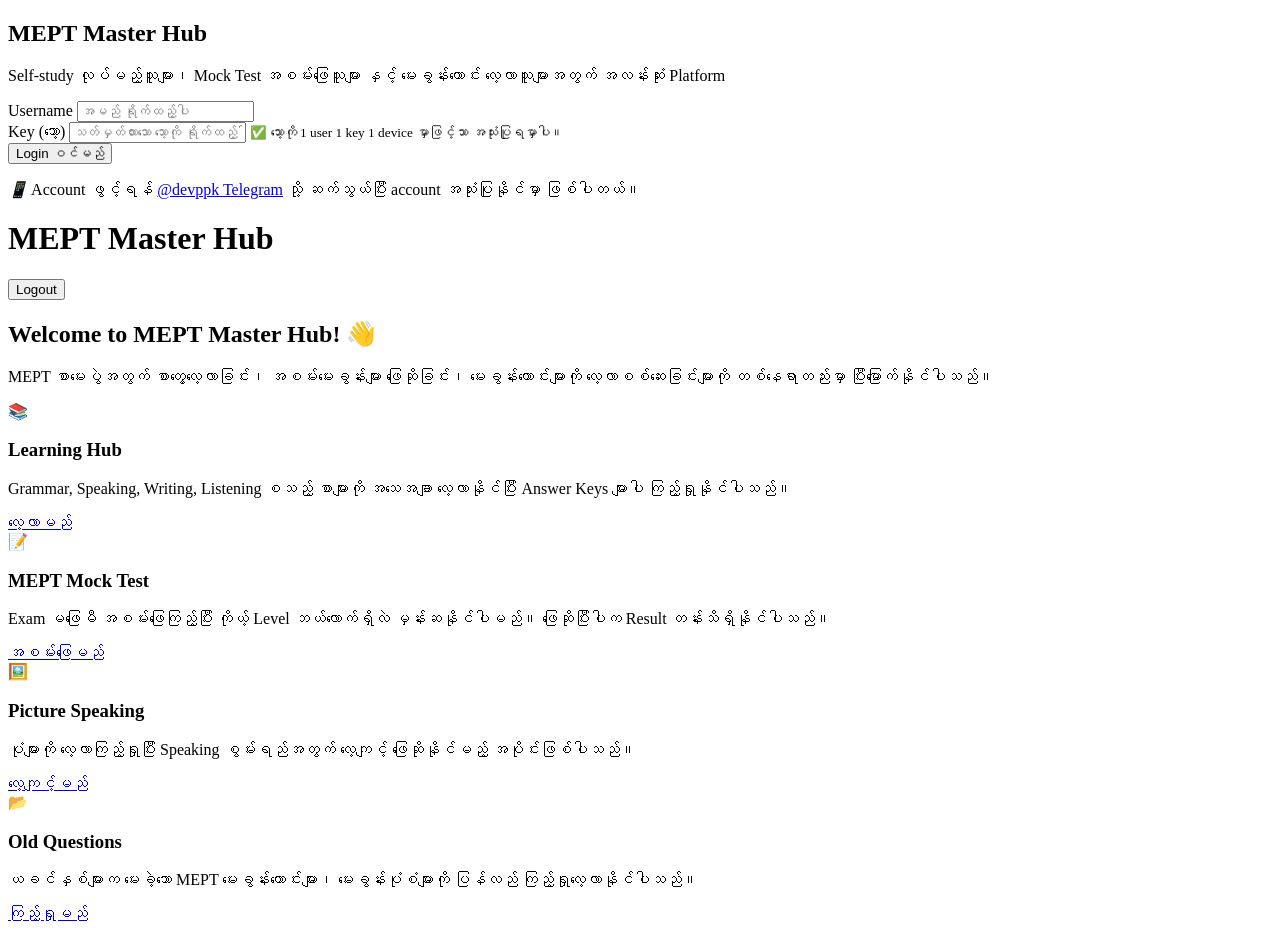
==== index.html @ 922f27f8 "Add files via upload" ====
<!DOCTYPE html>
<html lang="my">
<head>
  <meta charset="UTF-8">
  <meta name="viewport" content="width=device-width, initial-scale=1.0">
  <title>MEPT Master Hub</title>
  <link rel="stylesheet" href="index.css">
</head>
<body>

  <!-- LOGIN SECTION -->
  <div id="login-container" class="login-wrapper">
    <div class="login-card">
      <h2>MEPT Master Hub</h2>
      <p class="subtitle">
        Self-study လုပ်မည့်သူများ၊ Mock Test အစမ်းဖြေသူများ နှင့် မေးခွန်းဟောင်း လေ့လာသူများအတွက် အလန်းဆုံး Platform
      </p>

      <form id="loginForm">
        <div class="input-group">
          <label for="username">Username</label>
          <input type="text" id="username" placeholder="အမည် ရိုက်ထည့်ပါ" required>
        </div>
        <div class="input-group">
          <label for="password">Key (သော့)</label>
          <input type="password" id="password" placeholder="သတ်မှတ်ထားသော သော့ကို ရိုက်ထည့်ပါ" required>
          <small class="hint">✅ သော့ကို 1 user 1 key 1 device မှာဖြင့်သာ အသုံးပြုရမှာပါ။</small>
        </div>
        <button type="submit" class="btn-primary">Login ဝင်မည်</button>
        
        <!-- Error message ပြရန် နေရာ -->
        <div id="loginError" class="login-error" style="display:none;">
          ❌ သော့မှားနေပါသည်။ ကျေးဇူးပြု၍ ပြန်လည်စစ်ဆေးပါ။
        </div>
      </form>

      <div class="account-info">
        <p>
          <i class="icon">📱</i> Account ဖွင့်ရန် 
          <a href="https://t.me/devppk" target="_blank" class="telegram-link">@devppk Telegram</a> 
          သို့ ဆက်သွယ်ပြီး account အသုံးပြုနိုင်မှာ ဖြစ်ပါတယ်။
        </p>
      </div>
    </div>
  </div>

  <!-- MAIN DASHBOARD -->
  <div id="main-container" class="main-wrapper hidden">
    <header class="navbar">
      <h1>MEPT Master Hub</h1>
      <button id="logoutBtn" class="btn-outline">Logout</button>
    </header>

    <section class="hero-section">
      <h2>Welcome to MEPT Master Hub! 👋</h2>
      <p>MEPT စာမေးပွဲအတွက် စာတွေ့လေ့လာခြင်း၊ အစမ်းမေးခွန်းများ ဖြေဆိုခြင်း၊ မေးခွန်းဟောင်းများကို လေ့လာစစ်ဆေးခြင်းများကို တစ်နေရာတည်းမှာ ပြီးမြောက်နိုင်ပါသည်။</p>
    </section>

    <main class="grid-container">
      <div class="card">
        <div class="card-icon">📚</div>
        <h3>Learning Hub</h3>
        <p>Grammar, Speaking, Writing, Listening စသည့် စာများကို အသေအချာ လေ့လာနိုင်ပြီး Answer Keys များပါ ကြည့်ရှုနိုင်ပါသည်။</p>
        <a href="learning.html" class="card-btn">လေ့လာမည်</a>
      </div>

      <div class="card">
        <div class="card-icon">📝</div>
        <h3>MEPT Mock Test</h3>
        <p>Exam မဖြေမီ အစမ်းဖြေကြည့်ပြီး ကိုယ့် Level ဘယ်လောက်ရှိလဲ မှန်းဆနိုင်ပါမည်။ ဖြေဆိုပြီးပါက Result တန်းသိရှိနိုင်ပါသည်။</p>
        <a href="mocktest.html" class="card-btn">အစမ်းဖြေမည်</a>
      </div>

      <div class="card">
        <div class="card-icon">🖼️</div>
        <h3>Picture Speaking</h3>
        <p>ပုံများကို လေ့လာကြည့်ရှုပြီး Speaking စွမ်းရည်အတွက် လေ့ကျင့် ဖြေဆိုနိုင်မည့် အပိုင်းဖြစ်ပါသည်။</p>
        <a href="picturespeaking.html" class="card-btn">လေ့ကျင့်မည်</a>
      </div>

      <div class="card">
        <div class="card-icon">📂</div>
        <h3>Old Questions</h3>
        <p>ယခင်နှစ်များက မေးခဲ့သော MEPT မေးခွန်းဟောင်းများ၊ မေးခွန်းပုံစံများကို ပြန်လည် ကြည့်ရှုလေ့လာနိုင်ပါသည်။</p>
        <a href="oldquestions.html" class="card-btn">ကြည့်ရှုမည်</a>
      </div>
    </main>
  </div>

  <script src="index.js"></script>
</body>
</html>
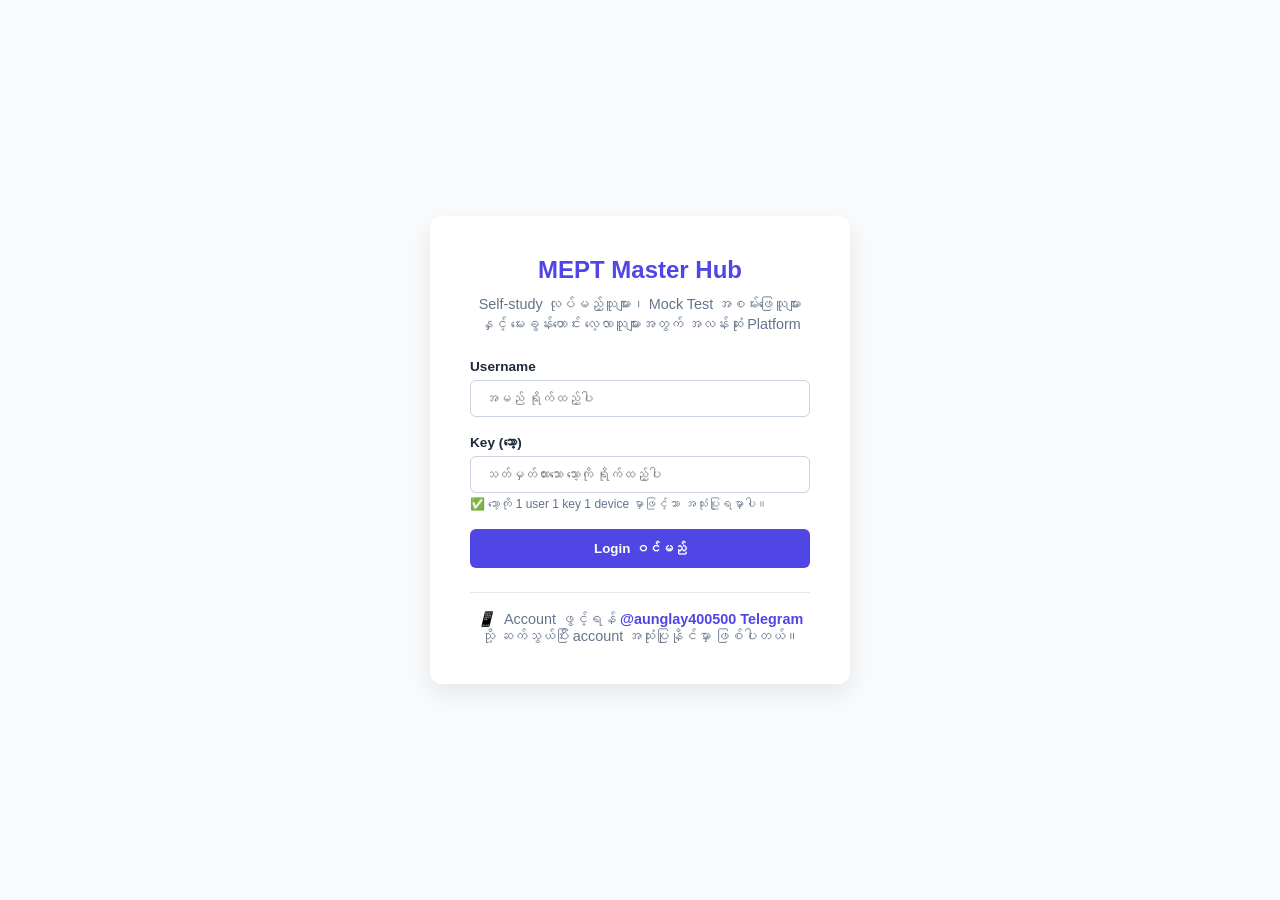
==== commit 9cb4084b: "Update index.html" ====
--- a/index.html
+++ b/index.html
@@ -37,7 +37,7 @@
       <div class="account-info">
         <p>
           <i class="icon">📱</i> Account ဖွင့်ရန် 
-          <a href="https://t.me/devppk" target="_blank" class="telegram-link">@devppk Telegram</a> 
+          <a href="https://t.me/aunglay400500" target="_blank" class="telegram-link">@aunglay400500 Telegram</a> 
           သို့ ဆက်သွယ်ပြီး account အသုံးပြုနိုင်မှာ ဖြစ်ပါတယ်။
         </p>
       </div>
@@ -89,4 +89,4 @@
 
   <script src="index.js"></script>
 </body>
-</html>+</html>
--- a/index.css
+++ b/index.css
@@ -0,0 +1,219 @@
+:root {
+  --primary: #4f46e5;
+  --primary-hover: #4338ca;
+  --bg-main: #f8fafc;
+  --card-bg: #ffffff;
+  --text-dark: #1e293b;
+  --text-muted: #64748b;
+}
+
+* {
+  box-sizing: border-box;
+  margin: 0;
+  padding: 0;
+  font-family: 'Segoe UI', Tahoma, Geneva, Verdana, sans-serif;
+}
+
+body {
+  background-color: var(--bg-main);
+  color: var(--text-dark);
+  min-height: 100vh;
+}
+
+.hidden {
+  display: none !important;
+}
+
+/* LOGIN UI */
+.login-wrapper {
+  display: flex;
+  justify-content: center;
+  align-items: center;
+  min-height: 100vh;
+  padding: 20px;
+}
+
+.login-card {
+  background: var(--card-bg);
+  padding: 40px;
+  border-radius: 12px;
+  box-shadow: 0 10px 25px rgba(0, 0, 0, 0.08);
+  max-width: 420px;
+  width: 100%;
+  text-align: center;
+}
+
+.login-card h2 {
+  color: var(--primary);
+  margin-bottom: 10px;
+}
+
+.subtitle {
+  font-size: 0.9rem;
+  color: var(--text-muted);
+  margin-bottom: 25px;
+  line-height: 1.4;
+}
+
+.input-group {
+  text-align: left;
+  margin-bottom: 18px;
+}
+
+.input-group label {
+  display: block;
+  font-size: 0.85rem;
+  margin-bottom: 6px;
+  font-weight: 600;
+}
+
+.input-group input {
+  width: 100%;
+  padding: 10px 14px;
+  border: 1px solid #cbd5e1;
+  border-radius: 6px;
+  outline: none;
+  transition: border 0.2s;
+}
+
+.input-group input:focus {
+  border-color: var(--primary);
+}
+
+.input-group .hint {
+  display: block;
+  font-size: 0.75rem;
+  color: var(--text-muted);
+  margin-top: 4px;
+}
+
+.btn-primary {
+  width: 100%;
+  background: var(--primary);
+  color: white;
+  padding: 12px;
+  border: none;
+  border-radius: 6px;
+  font-weight: bold;
+  cursor: pointer;
+  transition: background 0.2s;
+}
+
+.btn-primary:hover {
+  background: var(--primary-hover);
+}
+
+.login-error {
+  color: #dc2626;
+  font-size: 0.9rem;
+  margin-top: 12px;
+  padding: 8px;
+  background: #fee2e2;
+  border-radius: 6px;
+}
+
+/* Account info */
+.account-info {
+  margin-top: 24px;
+  padding-top: 18px;
+  border-top: 1px solid #e2e8f0;
+  font-size: 0.9rem;
+  color: var(--text-muted);
+}
+
+.account-info .icon {
+  margin-right: 6px;
+}
+
+.telegram-link {
+  color: var(--primary);
+  text-decoration: none;
+  font-weight: 600;
+}
+
+.telegram-link:hover {
+  text-decoration: underline;
+}
+
+/* DASHBOARD UI */
+.main-wrapper {
+  max-width: 1200px;
+  margin: 0 auto;
+  padding: 20px;
+}
+
+.navbar {
+  display: flex;
+  justify-content: space-between;
+  align-items: center;
+  padding-bottom: 20px;
+  border-bottom: 1px solid #e2e8f0;
+}
+
+.navbar h1 {
+  color: var(--primary);
+  font-size: 1.5rem;
+}
+
+.btn-outline {
+  background: transparent;
+  border: 1px solid var(--primary);
+  color: var(--primary);
+  padding: 8px 16px;
+  border-radius: 6px;
+  cursor: pointer;
+}
+
+.hero-section {
+  margin: 30px 0;
+  background: #e0e7ff;
+  padding: 30px;
+  border-radius: 10px;
+}
+
+.hero-section h2 {
+  margin-bottom: 8px;
+}
+
+.grid-container {
+  display: grid;
+  grid-template-columns: repeat(auto-fit, minmax(260px, 1fr));
+  gap: 20px;
+}
+
+.card {
+  background: var(--card-bg);
+  padding: 25px;
+  border-radius: 10px;
+  box-shadow: 0 4px 12px rgba(0, 0, 0, 0.05);
+  display: flex;
+  flex-direction: column;
+  justify-content: space-between;
+}
+
+.card-icon {
+  font-size: 2.5rem;
+  margin-bottom: 12px;
+}
+
+.card h3 {
+  margin-bottom: 10px;
+}
+
+.card p {
+  color: var(--text-muted);
+  font-size: 0.9rem;
+  line-height: 1.4;
+  margin-bottom: 20px;
+}
+
+.card-btn {
+  display: inline-block;
+  text-align: center;
+  text-decoration: none;
+  background: var(--primary);
+  color: white;
+  padding: 10px;
+  border-radius: 6px;
+  font-weight: 600;
+}
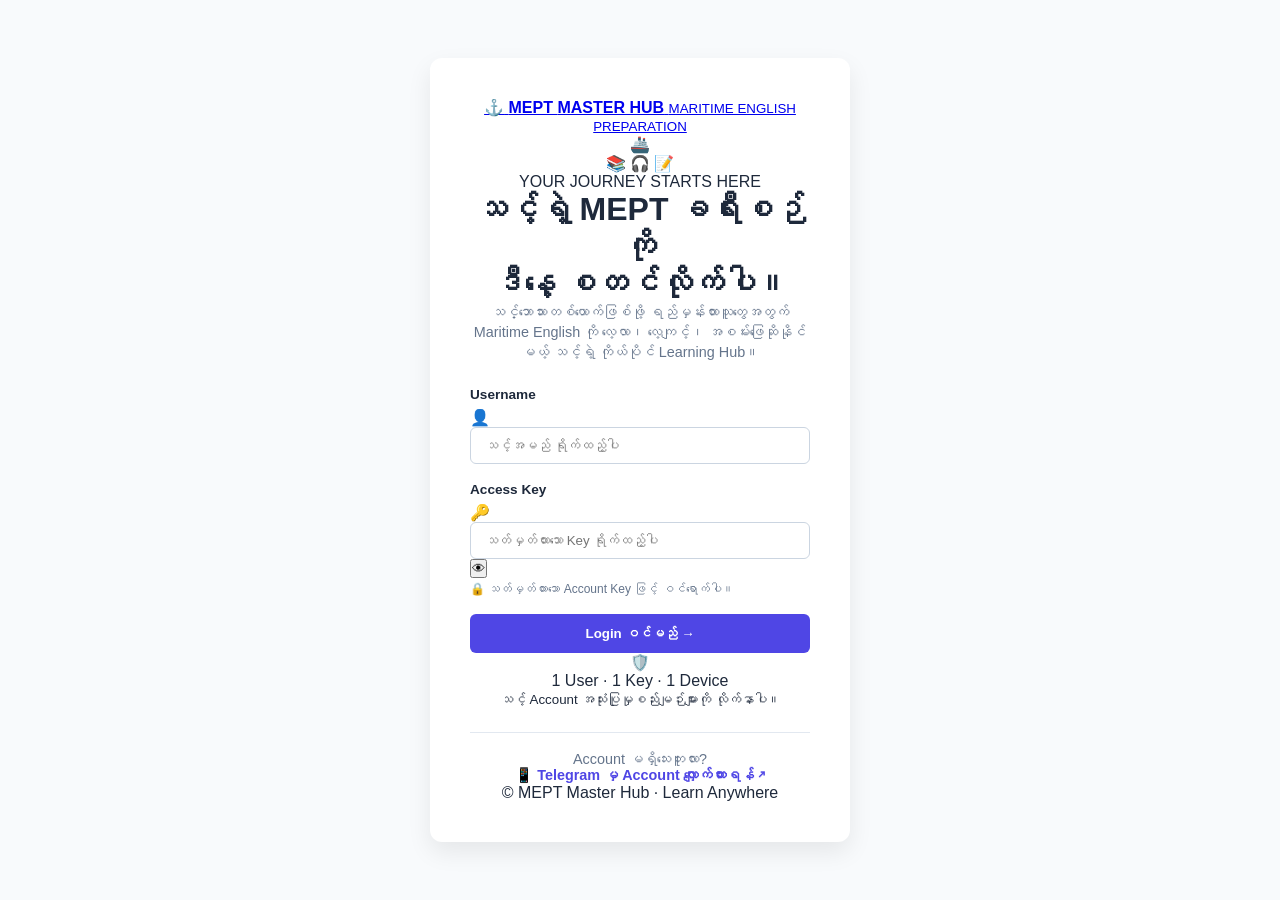
==== commit 8eb79ceb: "Update index.html" ====
--- a/index.html
+++ b/index.html
@@ -1,90 +1,487 @@
+
 <!DOCTYPE html>
 <html lang="my">
 <head>
   <meta charset="UTF-8">
   <meta name="viewport" content="width=device-width, initial-scale=1.0">
-  <title>MEPT Master Hub</title>
+  <meta name="theme-color" content="#071a32">
+  <meta name="description" content="MEPT Master Hub - Myanmar seafarers များအတွက် Grammar, Reading, Writing, Listening, Speaking, Picture Speaking နှင့် Mock Test လေ့ကျင့်ရန်။">
+  <title>MEPT Master Hub | Your Maritime English Journey</title>
   <link rel="stylesheet" href="index.css">
+  <link rel="preconnect" href="https://fonts.googleapis.com">
+  <link rel="preconnect" href="https://fonts.gstatic.com" crossorigin>
+  <link href="https://fonts.googleapis.com/css2?family=Inter:wght@400;500;600;700;800&family=Noto+Sans+Myanmar:wght@400;500;600;700;800&display=swap" rel="stylesheet">
 </head>
+
 <body>
 
-  <!-- LOGIN SECTION -->
+  <!-- LOGIN SECTION: Existing IDs preserved -->
   <div id="login-container" class="login-wrapper">
+    <div class="login-decoration decoration-one"></div>
+    <div class="login-decoration decoration-two"></div>
+
     <div class="login-card">
-      <h2>MEPT Master Hub</h2>
-      <p class="subtitle">
-        Self-study လုပ်မည့်သူများ၊ Mock Test အစမ်းဖြေသူများ နှင့် မေးခွန်းဟောင်း လေ့လာသူများအတွက် အလန်းဆုံး Platform
-      </p>
+      <a href="#" class="brand brand-login" aria-label="MEPT Master Hub">
+        <span class="brand-icon">⚓</span>
+        <span class="brand-copy">
+          <strong>MEPT <span>MASTER HUB</span></strong>
+          <small>MARITIME ENGLISH PREPARATION</small>
+        </span>
+      </a>
+
+      <div class="login-illustration" aria-hidden="true">
+        <div class="login-orbit orbit-one"></div>
+        <div class="login-orbit orbit-two"></div>
+        <div class="login-ship">🚢</div>
+        <span class="floating-icon float-one">📚</span>
+        <span class="floating-icon float-two">🎧</span>
+        <span class="floating-icon float-three">📝</span>
+      </div>
+
+      <div class="login-heading">
+        <span class="eyebrow">YOUR JOURNEY STARTS HERE</span>
+        <h1>သင့်ရဲ့ MEPT ခရီးစဉ်ကို<br><span>ဒီနေ့ စတင်လိုက်ပါ။</span></h1>
+        <p class="subtitle">
+          သင်္ဘောသားတစ်ယောက်ဖြစ်ဖို့ ရည်မှန်းထားသူတွေအတွက်
+          Maritime English ကို လေ့လာ၊ လေ့ကျင့်၊ အစမ်းဖြေဆိုနိုင်မယ့်
+          သင့်ရဲ့ ကိုယ်ပိုင် Learning Hub။
+        </p>
+      </div>
 
       <form id="loginForm">
         <div class="input-group">
           <label for="username">Username</label>
-          <input type="text" id="username" placeholder="အမည် ရိုက်ထည့်ပါ" required>
-        </div>
+          <div class="input-wrap">
+            <span class="field-icon">👤</span>
+            <input
+              type="text"
+              id="username"
+              placeholder="သင့်အမည် ရိုက်ထည့်ပါ"
+              autocomplete="username"
+              required
+            >
+          </div>
+        </div>
+
         <div class="input-group">
-          <label for="password">Key (သော့)</label>
-          <input type="password" id="password" placeholder="သတ်မှတ်ထားသော သော့ကို ရိုက်ထည့်ပါ" required>
-          <small class="hint">✅ သော့ကို 1 user 1 key 1 device မှာဖြင့်သာ အသုံးပြုရမှာပါ။</small>
-        </div>
-        <button type="submit" class="btn-primary">Login ဝင်မည်</button>
-        
-        <!-- Error message ပြရန် နေရာ -->
-        <div id="loginError" class="login-error" style="display:none;">
+          <label for="password">Access Key</label>
+          <div class="input-wrap">
+            <span class="field-icon">🔑</span>
+            <input
+              type="password"
+              id="password"
+              placeholder="သတ်မှတ်ထားသော Key ရိုက်ထည့်ပါ"
+              autocomplete="current-password"
+              required
+            >
+            <button type="button" class="password-toggle" id="togglePassword"
+              aria-label="Show or hide password" aria-pressed="false">👁</button>
+          </div>
+          <small class="hint">🔒 သတ်မှတ်ထားသော Account Key ဖြင့် ဝင်ရောက်ပါ။</small>
+        </div>
+
+        <button type="submit" class="btn-primary" id="loginSubmit">
+          <span>Login ဝင်မည်</span>
+          <span class="button-arrow">→</span>
+        </button>
+
+        <div id="loginError" class="login-error" style="display:none;" role="alert" aria-live="polite">
           ❌ သော့မှားနေပါသည်။ ကျေးဇူးပြု၍ ပြန်လည်စစ်ဆေးပါ။
         </div>
       </form>
 
+      <div class="login-security">
+        <span>🛡️</span>
+        <p>1 User · 1 Key · 1 Device<br><small>သင့် Account အသုံးပြုမှုစည်းမျဉ်းများကို လိုက်နာပါ။</small></p>
+      </div>
+
       <div class="account-info">
-        <p>
-          <i class="icon">📱</i> Account ဖွင့်ရန် 
-          <a href="https://t.me/aunglay400500" target="_blank" class="telegram-link">@aunglay400500 Telegram</a> 
-          သို့ ဆက်သွယ်ပြီး account အသုံးပြုနိုင်မှာ ဖြစ်ပါတယ်။
-        </p>
-      </div>
+        <p>Account မရှိသေးဘူးလား?</p>
+        <a href="https://t.me/aunglay400500" target="_blank"
+           rel="noopener noreferrer" class="telegram-link">
+          📱 Telegram မှ Account လျှောက်ထားရန် ↗
+        </a>
+      </div>
+
+      <p class="login-footer">© <span class="current-year"></span> MEPT Master Hub · Learn Anywhere</p>
     </div>
   </div>
 
-  <!-- MAIN DASHBOARD -->
+  <!-- MAIN DASHBOARD: Existing ID preserved -->
   <div id="main-container" class="main-wrapper hidden">
+
+    <!-- NAVIGATION -->
     <header class="navbar">
-      <h1>MEPT Master Hub</h1>
-      <button id="logoutBtn" class="btn-outline">Logout</button>
+      <a href="#dashboard" class="brand" aria-label="Go to dashboard">
+        <span class="brand-icon">⚓</span>
+        <span class="brand-copy">
+          <strong>MEPT <span>MASTER HUB</span></strong>
+          <small>MARITIME ENGLISH PREPARATION</small>
+        </span>
+      </a>
+
+      <button type="button" class="mobile-menu-toggle" id="mobileMenuToggle"
+        aria-label="Toggle navigation" aria-expanded="false">☰</button>
+
+      <nav class="nav-links" id="navLinks" aria-label="Main navigation">
+        <a href="#dashboard" class="nav-link active">Home</a>
+        <a href="#about-mept" class="nav-link">About MEPT</a>
+        <a href="#skills" class="nav-link">Practice Skills</a>
+        <a href="#features" class="nav-link">Features</a>
+      </nav>
+
+      <button type="button" id="logoutBtn" class="btn-outline">
+        <span>↪</span> Logout
+      </button>
     </header>
 
-    <section class="hero-section">
-      <h2>Welcome to MEPT Master Hub! 👋</h2>
-      <p>MEPT စာမေးပွဲအတွက် စာတွေ့လေ့လာခြင်း၊ အစမ်းမေးခွန်းများ ဖြေဆိုခြင်း၊ မေးခွန်းဟောင်းများကို လေ့လာစစ်ဆေးခြင်းများကို တစ်နေရာတည်းမှာ ပြီးမြောက်နိုင်ပါသည်။</p>
-    </section>
-
-    <main class="grid-container">
-      <div class="card">
-        <div class="card-icon">📚</div>
-        <h3>Learning Hub</h3>
-        <p>Grammar, Speaking, Writing, Listening စသည့် စာများကို အသေအချာ လေ့လာနိုင်ပြီး Answer Keys များပါ ကြည့်ရှုနိုင်ပါသည်။</p>
-        <a href="learning.html" class="card-btn">လေ့လာမည်</a>
-      </div>
-
-      <div class="card">
-        <div class="card-icon">📝</div>
-        <h3>MEPT Mock Test</h3>
-        <p>Exam မဖြေမီ အစမ်းဖြေကြည့်ပြီး ကိုယ့် Level ဘယ်လောက်ရှိလဲ မှန်းဆနိုင်ပါမည်။ ဖြေဆိုပြီးပါက Result တန်းသိရှိနိုင်ပါသည်။</p>
-        <a href="mocktest.html" class="card-btn">အစမ်းဖြေမည်</a>
-      </div>
-
-      <div class="card">
-        <div class="card-icon">🖼️</div>
-        <h3>Picture Speaking</h3>
-        <p>ပုံများကို လေ့လာကြည့်ရှုပြီး Speaking စွမ်းရည်အတွက် လေ့ကျင့် ဖြေဆိုနိုင်မည့် အပိုင်းဖြစ်ပါသည်။</p>
-        <a href="picturespeaking.html" class="card-btn">လေ့ကျင့်မည်</a>
-      </div>
-
-      <div class="card">
-        <div class="card-icon">📂</div>
-        <h3>Old Questions</h3>
-        <p>ယခင်နှစ်များက မေးခဲ့သော MEPT မေးခွန်းဟောင်းများ၊ မေးခွန်းပုံစံများကို ပြန်လည် ကြည့်ရှုလေ့လာနိုင်ပါသည်။</p>
-        <a href="oldquestions.html" class="card-btn">ကြည့်ရှုမည်</a>
-      </div>
-    </main>
+    <!-- HERO -->
+    <section class="hero-section" id="dashboard">
+      <div class="hero-content">
+        <div class="hero-badge">
+          <span class="status-dot"></span>
+          YOUR MARITIME ENGLISH LEARNING PARTNER
+        </div>
+
+        <h1>
+          Your MEPT Journey.<br>
+          <span>Your Future at Sea.</span>
+        </h1>
+
+        <p class="hero-description">
+          သင်္ဘောသားအဖြစ် အနာဂတ်ကို တည်ဆောက်နေပြီလား?
+          MEPT အတွက် လိုအပ်တဲ့ English Skills တွေကို
+          ကိုယ်ပိုင်အချိန်၊ ကိုယ်ပိုင်နေရာမှာ လေ့လာလေ့ကျင့်ပြီး
+          စာမေးပွဲအတွက် ယုံကြည်မှု တည်ဆောက်လိုက်ပါ။
+        </p>
+
+        <div class="hero-actions">
+          <a href="#skills" class="btn-primary hero-cta">
+            စတင်လေ့လာမည် <span>→</span>
+          </a>
+          <a href="#about-mept" class="btn-glass">
+            MEPT အကြောင်း သိရှိရန် ↓
+          </a>
+        </div>
+
+        <div class="hero-highlights">
+          <div class="highlight-item">
+            <span class="highlight-icon">📚</span>
+            <span><strong>Learn</strong><small>စာတွေ့လေ့လာခြင်း</small></span>
+          </div>
+          <div class="highlight-item">
+            <span class="highlight-icon">🎯</span>
+            <span><strong>Practice</strong><small>ကျွမ်းကျင်မှု လေ့ကျင့်ခြင်း</small></span>
+          </div>
+          <div class="highlight-item">
+            <span class="highlight-icon">📝</span>
+            <span><strong>Test</strong><small>အစမ်းဖြေဆိုခြင်း</small></span>
+          </div>
+        </div>
+      </div>
+
+      <div class="hero-visual" aria-label="Maritime English learning illustration">
+        <div class="visual-glow"></div>
+        <div class="visual-ring ring-outer"></div>
+        <div class="visual-ring ring-inner"></div>
+        <div class="hero-ship">🚢</div>
+
+        <div class="floating-card float-card-top">
+          <span class="floating-card-icon">🎧</span>
+          <span><strong>Listening</strong><small>Train your ears</small></span>
+        </div>
+
+        <div class="floating-card float-card-left">
+          <span class="floating-card-icon">📖</span>
+          <span><strong>Grammar</strong><small>Build your basics</small></span>
+        </div>
+
+        <div class="floating-card float-card-bottom">
+          <span class="floating-card-icon">📝</span>
+          <span><strong>Mock Test</strong><small>Check your readiness</small></span>
+        </div>
+
+        <div class="visual-caption">
+          <span class="caption-line"></span>
+          <span>PREPARE TODAY. SAIL TOMORROW.</span>
+        </div>
+      </div>
+
+      <div class="hero-wave" aria-hidden="true"></div>
+    </section>
+
+    <!-- QUICK VALUE STRIP -->
+    <section class="value-strip" aria-label="Platform benefits">
+      <div class="value-item">
+        <span>🌍</span>
+        <div><strong>Learn Anywhere</strong><small>အချိန်မရွေး၊ နေရာမရွေး</small></div>
+      </div>
+      <div class="value-item">
+        <span>🎯</span>
+        <div><strong>Skill-Based Practice</strong><small>Skill တစ်ခုချင်းစီ လေ့ကျင့်ပါ</small></div>
+      </div>
+      <div class="value-item">
+        <span>📝</span>
+        <div><strong>Mock Test Practice</strong><small>စာမေးပွဲအတွက် ပြင်ဆင်ပါ</small></div>
+      </div>
+      <div class="value-item">
+        <span>📂</span>
+        <div><strong>Old Questions</strong><small>မေးခွန်းပုံစံများ လေ့လာပါ</small></div>
+      </div>
+    </section>
+
+    <!-- ABOUT MEPT -->
+    <section class="content-section about-section reveal" id="about-mept">
+      <div class="section-heading">
+        <span class="eyebrow">UNDERSTAND YOUR EXAM</span>
+        <h2>MEPT ဆိုတာ <span>ဘာလဲ?</span></h2>
+        <p>သင်္ဘောသားအလုပ်အကိုင်အတွက် English Communication ကို ပြင်ဆင်ပါ။</p>
+      </div>
+
+      <div class="about-grid">
+        <div class="about-main-card">
+          <div class="about-icon">⚓</div>
+          <h3>Maritime English Proficiency Test</h3>
+          <p>
+            MEPT ဆိုတာ Maritime English Proficiency Test ကို ရည်ညွှန်းပါတယ်။
+            သင်္ဘောသားအဖြစ် စတင်ဝင်ရောက်မယ့်သူတွေနဲ့ သက်ဆိုင်ရာ
+            စာမေးပွဲဖြေရန် လိုအပ်သူတွေအတွက် English Language Skills
+            ပြင်ဆင်လေ့ကျင့်ဖို့ အရေးကြီးပါတယ်။
+          </p>
+          <p>
+            သက်ဆိုင်ရာ ကုမ္ပဏီ၊ သင်တန်းကျောင်း သို့မဟုတ် အာဏာပိုင်အဖွဲ့၏
+            လိုအပ်ချက်များအလိုက် စာမေးပွဲစည်းမျဉ်းများ ကွာခြားနိုင်ပါတယ်။
+          </p>
+        </div>
+
+        <div class="about-side">
+          <div class="info-card">
+            <span class="info-card-icon">🗣️</span>
+            <div>
+              <h3>English Communication</h3>
+              <p>နားထောင်ခြင်း၊ ဖတ်ရှုခြင်း၊ ရေးသားခြင်းနဲ့ ပြောဆိုခြင်းကို လေ့ကျင့်ပါ။</p>
+            </div>
+          </div>
+          <div class="info-card">
+            <span class="info-card-icon">🚢</span>
+            <div>
+              <h3>Maritime Career Preparation</h3>
+              <p>သင်္ဘောသားအလုပ်အတွက် လိုအပ်တဲ့ English ပြင်ဆင်မှုကို အထောက်အကူပြုပါ။</p>
+            </div>
+          </div>
+          <div class="info-card">
+            <span class="info-card-icon">💡</span>
+            <div>
+              <h3>Practice Before Exam Day</h3>
+              <p>မသိသေးတဲ့အပိုင်းတွေကို ကြိုတင်သိရှိပြီး ထပ်မံလေ့ကျင့်ပါ။</p>
+            </div>
+          </div>
+        </div>
+      </div>
+    </section>
+
+    <!-- SIX SKILLS -->
+    <section class="content-section skills-section reveal" id="skills">
+      <div class="section-heading">
+        <span class="eyebrow">YOUR LEARNING ROADMAP</span>
+        <h2>MEPT အတွက် <span>Skills ၆ မျိုး</span></h2>
+        <p>ကိုယ့်အားနည်းချက်ကို ရှာဖွေပြီး Skill တစ်ခုချင်းစီကို လေ့ကျင့်ပါ။</p>
+      </div>
+
+      <div class="skills-grid">
+        <a href="learning.html" class="skill-card skill-grammar">
+          <div class="skill-top"><span class="skill-icon">📘</span><span class="skill-number">01</span></div>
+          <h3>Grammar</h3>
+          <p>Sentence structure, Tenses နဲ့ English grammar အခြေခံတွေကို လေ့လာပါ။</p>
+          <span class="skill-link">လေ့လာမည် <span>→</span></span>
+        </a>
+
+        <a href="learning.html" class="skill-card skill-reading">
+          <div class="skill-top"><span class="skill-icon">📖</span><span class="skill-number">02</span></div>
+          <h3>Reading</h3>
+          <p>စာပိုဒ်ဖတ်ရှုခြင်း၊ အဓိကအချက်ရှာဖွေခြင်းနဲ့ နားလည်မှုကို လေ့ကျင့်ပါ။</p>
+          <span class="skill-link">လေ့လာမည် <span>→</span></span>
+        </a>
+
+        <a href="learning.html" class="skill-card skill-listening">
+          <div class="skill-top"><span class="skill-icon">🎧</span><span class="skill-number">03</span></div>
+          <h3>Listening</h3>
+          <p>ကြားနေရတဲ့ English စကားလုံးတွေနဲ့ အဓိပ္ပာယ်ကို နားလည်အောင် လေ့ကျင့်ပါ။</p>
+          <span class="skill-link">လေ့လာမည် <span>→</span></span>
+        </a>
+
+        <a href="learning.html" class="skill-card skill-writing">
+          <div class="skill-top"><span class="skill-icon">✍️</span><span class="skill-number">04</span></div>
+          <h3>Writing</h3>
+          <p>Grammar မှန်ကန်တဲ့ စာကြောင်းတွေနဲ့ အဖြေတွေကို ရေးသားလေ့ကျင့်ပါ။</p>
+          <span class="skill-link">လေ့လာမည် <span>→</span></span>
+        </a>
+
+        <a href="learning.html" class="skill-card skill-speaking">
+          <div class="skill-top"><span class="skill-icon">🗣️</span><span class="skill-number">05</span></div>
+          <h3>Speaking</h3>
+          <p>English လို စကားပြောခြင်း၊ အဖြေဖွဲ့စည်းခြင်းနဲ့ ယုံကြည်မှုကို လေ့ကျင့်ပါ။</p>
+          <span class="skill-link">လေ့လာမည် <span>→</span></span>
+        </a>
+
+        <a href="picturespeaking.html" class="skill-card skill-picture">
+          <div class="skill-top"><span class="skill-icon">🖼️</span><span class="skill-number">06</span></div>
+          <h3>Picture Speaking</h3>
+          <p>ပုံတစ်ပုံကို ကြည့်ပြီး မြင်ရတဲ့အရာတွေကို English လို ဖော်ပြလေ့ကျင့်ပါ။</p>
+          <span class="skill-link">လေ့ကျင့်မည် <span>→</span></span>
+        </a>
+      </div>
+    </section>
+
+    <!-- MOCK TEST FEATURE -->
+    <section class="mock-banner reveal" id="mock-test">
+      <div class="mock-decoration mock-decoration-one"></div>
+      <div class="mock-decoration mock-decoration-two"></div>
+
+      <div class="mock-content">
+        <span class="eyebrow light-eyebrow">TEST YOUR PREPARATION</span>
+        <h2>စာမေးပွဲမတိုင်ခင်<br><span>ကိုယ့်အရည်အချင်းကို စမ်းသပ်ကြည့်ပါ။</span></h2>
+        <p>
+          Mock Test ကို ဖြေဆိုပြီး ရလဒ်ရရှိနိုင်တဲ့ လုပ်ဆောင်ချက်တွေကနေ
+          ကိုယ့်ရဲ့လေ့ကျင့်မှုကို ပြန်လည်သုံးသပ်ပါ။
+          Result နဲ့ Grade တွေဟာ လက်ရှိ Test စနစ်မှာ ပါဝင်သည့်
+          လုပ်ဆောင်ချက်များအပေါ် မူတည်ပါတယ်။
+        </p>
+        <a href="mocktest.html" class="btn-light">
+          Mock Test ဖြေဆိုမည် <span>→</span>
+        </a>
+      </div>
+
+      <div class="mock-visual">
+        <div class="test-paper">
+          <div class="paper-top"><span>MEPT</span><span>✦</span></div>
+          <div class="paper-title">PRACTICE TEST</div>
+          <div class="paper-line"></div>
+          <div class="paper-line short"></div>
+          <div class="paper-question"><span>01</span><i></i></div>
+          <div class="paper-question"><span>02</span><i></i></div>
+          <div class="paper-question"><span>03</span><i></i></div>
+          <div class="paper-check">✓</div>
+          <div class="paper-footer">KEEP PRACTICING</div>
+        </div>
+        <div class="mock-floating-score"><span>🎯</span><div><strong>Practice</strong><small>Track your readiness</small></div></div>
+      </div>
+    </section>
+
+    <!-- PLATFORM FEATURES -->
+    <section class="content-section features-section reveal" id="features">
+      <div class="section-heading">
+        <span class="eyebrow">ALL IN ONE PLACE</span>
+        <h2>ဘာကြောင့် <span>MEPT Master Hub</span> ကို သုံးသင့်လဲ?</h2>
+        <p>လေ့လာခြင်း၊ လေ့ကျင့်ခြင်းနဲ့ ကိုယ့်တိုးတက်မှုကို ပြန်လည်စစ်ဆေးခြင်းတို့ကို တစ်နေရာတည်းမှာ ပြုလုပ်နိုင်ဖို့။</p>
+      </div>
+
+      <div class="features-grid">
+        <a href="learning.html" class="feature-card">
+          <span class="feature-icon feature-purple">📚</span>
+          <div class="feature-text">
+            <h3>Learning Hub</h3>
+            <p>သင်ခန်းစာများ၊ လေ့ကျင့်ခန်းများနဲ့ ရရှိနိုင်သော Answer Keys များကို လေ့လာပါ။</p>
+            <span class="text-link">Start learning →</span>
+          </div>
+        </a>
+
+        <a href="mocktest.html" class="feature-card feature-highlight">
+          <span class="feature-icon feature-blue">📝</span>
+          <div class="feature-text">
+            <span class="mini-label">RECOMMENDED PRACTICE</span>
+            <h3>MEPT Mock Test</h3>
+            <p>အစမ်းဖြေဆိုပြီး သင့်ရဲ့လေ့ကျင့်မှုအဆင့်ကို စစ်ဆေးပါ။</p>
+            <span class="text-link">Try a mock test →</span>
+          </div>
+        </a>
+
+        <a href="picturespeaking.html" class="feature-card">
+          <span class="feature-icon feature-orange">🖼️</span>
+          <div class="feature-text">
+            <h3>Picture Speaking</h3>
+            <p>ပုံကိုကြည့်ပြီး English လို ဖော်ပြခြင်းနဲ့ Speaking လေ့ကျင့်မှုကို တိုးတက်စေပါ။</p>
+            <span class="text-link">Start practicing →</span>
+          </div>
+        </a>
+
+        <a href="oldquestions.html" class="feature-card">
+          <span class="feature-icon feature-green">📂</span>
+          <div class="feature-text">
+            <h3>Old Questions</h3>
+            <p>ရရှိနိုင်သော မေးခွန်းဟောင်းများနဲ့ မေးခွန်းပုံစံတွေကို ပြန်လည်လေ့လာပါ။</p>
+            <span class="text-link">Explore questions →</span>
+          </div>
+        </a>
+      </div>
+    </section>
+
+    <!-- STUDY METHOD -->
+    <section class="content-section roadmap-section reveal">
+      <div class="section-heading">
+        <span class="eyebrow">A SIMPLE STUDY PLAN</span>
+        <h2>ဘယ်လို <span>စတင်လေ့လာမလဲ?</span></h2>
+        <p>တစ်ဆင့်ချင်းစီ လေ့ကျင့်သွားပါ။ ကိုယ့်အတွက် အဆင်ပြေတဲ့အချိန်ကို ရွေးချယ်နိုင်ပါတယ်။</p>
+      </div>
+
+      <div class="roadmap-grid">
+        <div class="roadmap-item">
+          <span class="roadmap-number">01</span>
+          <span class="roadmap-icon">📘</span>
+          <h3>Learn</h3>
+          <p>Learning Hub မှာ သင်ခန်းစာနဲ့ အခြေခံတွေကို လေ့လာပါ။</p>
+        </div>
+        <div class="roadmap-connector">→</div>
+        <div class="roadmap-item">
+          <span class="roadmap-number">02</span>
+          <span class="roadmap-icon">🎧</span>
+          <h3>Practice</h3>
+          <p>Skills တစ်ခုချင်းစီကို လေ့ကျင့်ခန်းတွေနဲ့ ထပ်ခါတလဲလဲ လေ့ကျင့်ပါ။</p>
+        </div>
+        <div class="roadmap-connector">→</div>
+        <div class="roadmap-item">
+          <span class="roadmap-number">03</span>
+          <span class="roadmap-icon">📝</span>
+          <h3>Test & Review</h3>
+          <p>Mock Test ဖြေပြီး မှားခဲ့တဲ့အပိုင်းတွေကို ပြန်လည်လေ့လာပါ။</p>
+        </div>
+      </div>
+    </section>
+
+    <!-- CTA -->
+    <section class="final-cta reveal">
+      <div class="cta-compass">⚓</div>
+      <span class="eyebrow light-eyebrow">YOUR FUTURE STARTS WITH PREPARATION</span>
+      <h2>အဆင်သင့်ဖြစ်ဖို့ ဒီနေ့ကစပြီး လေ့ကျင့်လိုက်ပါ။</h2>
+      <p>Learn Anywhere · Practice Regularly · Prepare with Confidence</p>
+      <div class="cta-actions">
+        <a href="#skills" class="btn-light">Skills များ လေ့လာမည် ↑</a>
+        <a href="mocktest.html" class="btn-glass">Mock Test စတင်မည် →</a>
+      </div>
+    </section>
+
+    <!-- FOOTER -->
+    <footer class="site-footer">
+      <a href="#dashboard" class="brand footer-brand">
+        <span class="brand-icon">⚓</span>
+        <span class="brand-copy">
+          <strong>MEPT <span>MASTER HUB</span></strong>
+          <small>MARITIME ENGLISH PREPARATION</small>
+        </span>
+      </a>
+
+      <p>သင်ယူပါ · လေ့ကျင့်ပါ · သင့်အနာဂတ်အတွက် ပြင်ဆင်ပါ</p>
+
+      <div class="footer-links">
+        <a href="#about-mept">About MEPT</a>
+        <a href="#skills">Skills</a>
+        <a href="mocktest.html">Mock Test</a>
+        <a href="oldquestions.html">Old Questions</a>
+      </div>
+
+      <p class="copyright">© <span class="current-year"></span> MEPT Master Hub. All rights reserved.</p>
+    </footer>
+
   </div>
 
   <script src="index.js"></script>
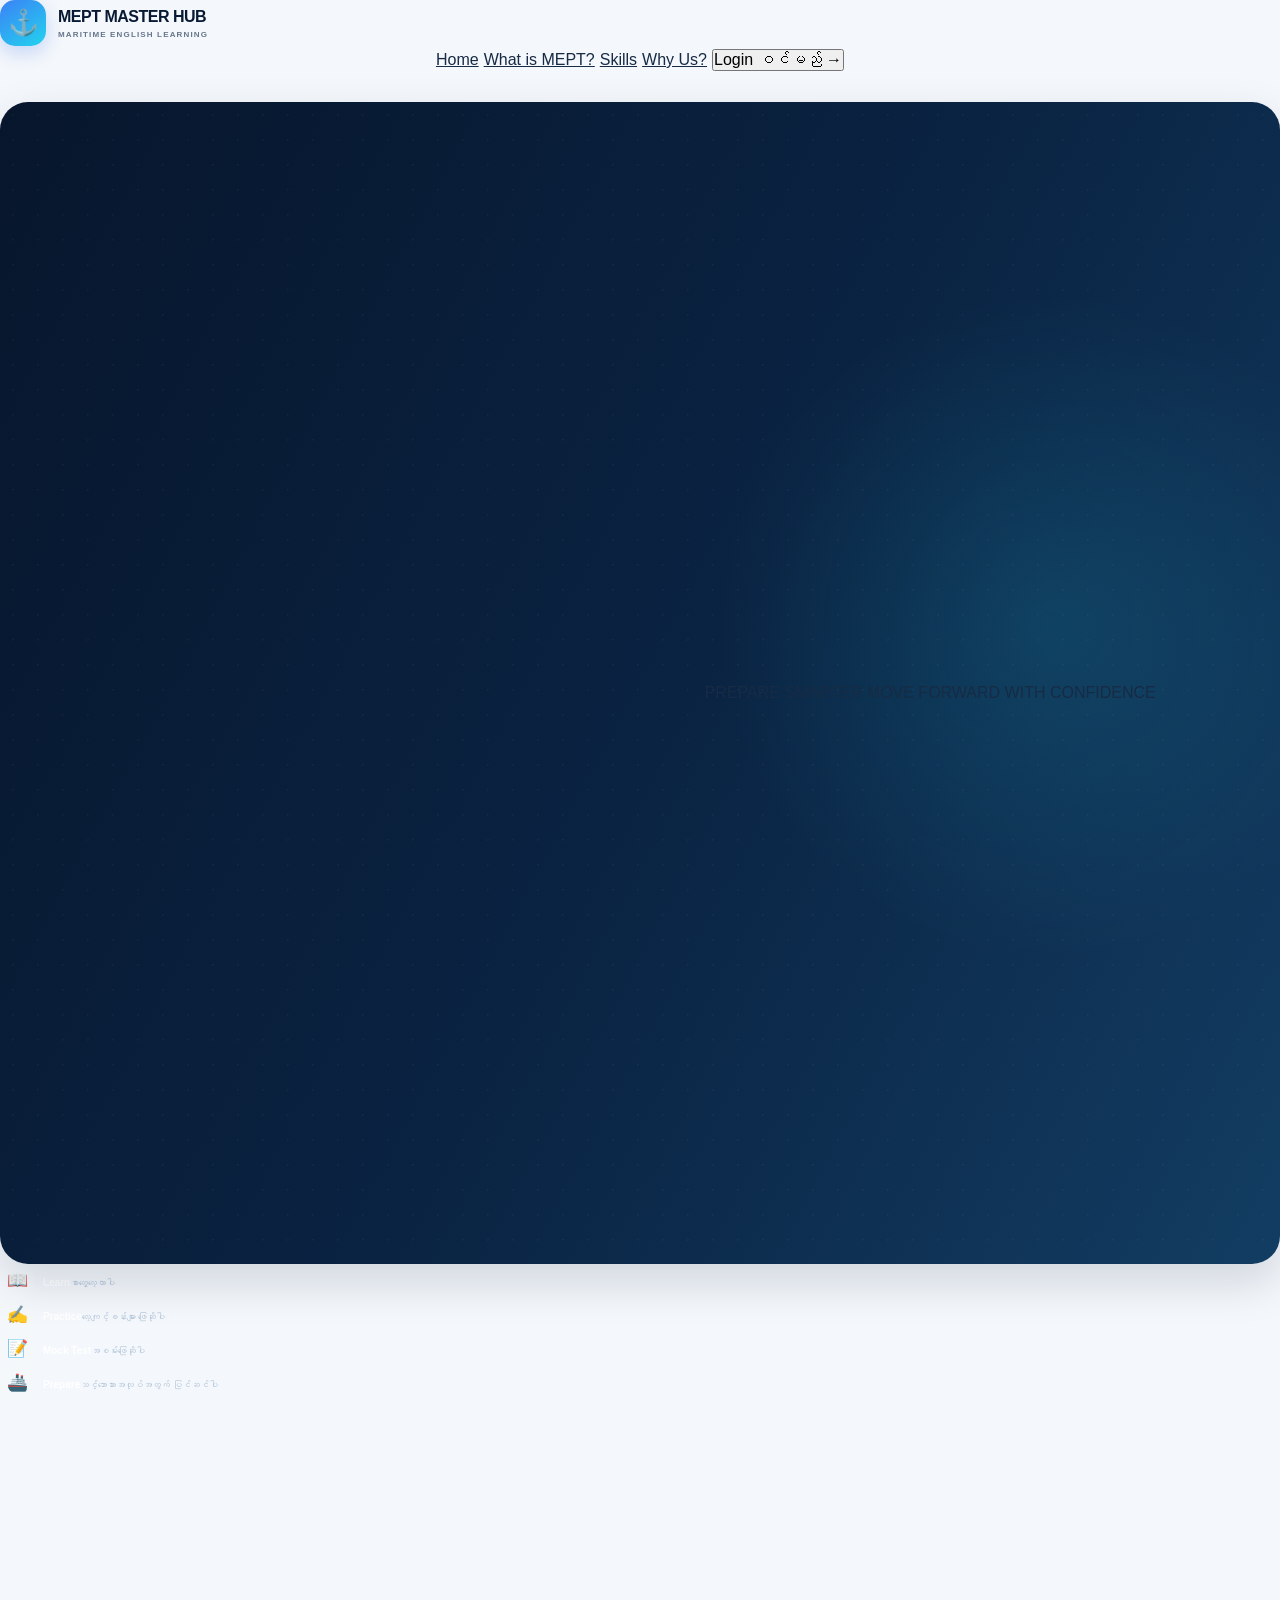
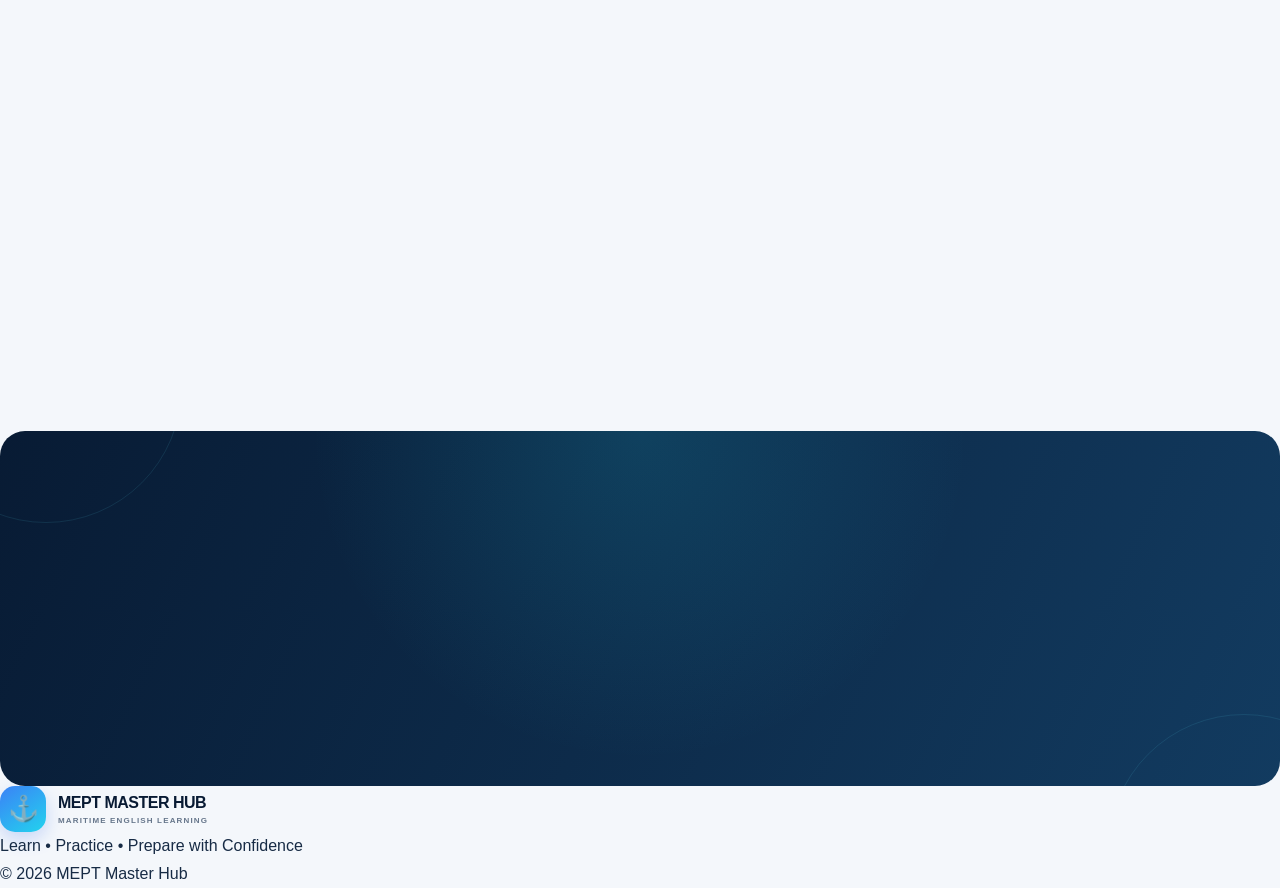
==== commit b780adb5: "Update index.html" ====
--- a/index.html
+++ b/index.html
@@ -4,484 +4,544 @@
 <head>
   <meta charset="UTF-8">
   <meta name="viewport" content="width=device-width, initial-scale=1.0">
-  <meta name="theme-color" content="#071a32">
-  <meta name="description" content="MEPT Master Hub - Myanmar seafarers များအတွက် Grammar, Reading, Writing, Listening, Speaking, Picture Speaking နှင့် Mock Test လေ့ကျင့်ရန်။">
-  <title>MEPT Master Hub | Your Maritime English Journey</title>
+  <meta name="theme-color" content="#101b35">
+  <meta name="description" content="MEPT Master Hub — သင်္ဘောသားများအတွက် English self-study, practice questions နှင့် mock test preparation platform.">
+  <title>MEPT Master Hub | Prepare with Confidence</title>
   <link rel="stylesheet" href="index.css">
-  <link rel="preconnect" href="https://fonts.googleapis.com">
-  <link rel="preconnect" href="https://fonts.gstatic.com" crossorigin>
-  <link href="https://fonts.googleapis.com/css2?family=Inter:wght@400;500;600;700;800&family=Noto+Sans+Myanmar:wght@400;500;600;700;800&display=swap" rel="stylesheet">
 </head>
-
 <body>
 
-  <!-- LOGIN SECTION: Existing IDs preserved -->
-  <div id="login-container" class="login-wrapper">
-    <div class="login-decoration decoration-one"></div>
-    <div class="login-decoration decoration-two"></div>
-
-    <div class="login-card">
-      <a href="#" class="brand brand-login" aria-label="MEPT Master Hub">
+  <!-- =====================================================
+       PUBLIC NAVIGATION
+       Everyone can view this section without logging in.
+  ====================================================== -->
+  <header class="public-header" id="publicHeader">
+    <nav class="public-nav container">
+      <a class="brand" href="#home" aria-label="MEPT Master Hub Home">
         <span class="brand-icon">⚓</span>
         <span class="brand-copy">
-          <strong>MEPT <span>MASTER HUB</span></strong>
-          <small>MARITIME ENGLISH PREPARATION</small>
+          <strong>MEPT MASTER HUB</strong>
+          <small>MARITIME ENGLISH LEARNING</small>
         </span>
       </a>
 
-      <div class="login-illustration" aria-hidden="true">
-        <div class="login-orbit orbit-one"></div>
-        <div class="login-orbit orbit-two"></div>
-        <div class="login-ship">🚢</div>
-        <span class="floating-icon float-one">📚</span>
-        <span class="floating-icon float-two">🎧</span>
-        <span class="floating-icon float-three">📝</span>
-      </div>
-
-      <div class="login-heading">
-        <span class="eyebrow">YOUR JOURNEY STARTS HERE</span>
-        <h1>သင့်ရဲ့ MEPT ခရီးစဉ်ကို<br><span>ဒီနေ့ စတင်လိုက်ပါ။</span></h1>
-        <p class="subtitle">
-          သင်္ဘောသားတစ်ယောက်ဖြစ်ဖို့ ရည်မှန်းထားသူတွေအတွက်
-          Maritime English ကို လေ့လာ၊ လေ့ကျင့်၊ အစမ်းဖြေဆိုနိုင်မယ့်
-          သင့်ရဲ့ ကိုယ်ပိုင် Learning Hub။
+      <button class="mobile-menu-toggle" id="mobileMenuToggle"
+              type="button" aria-label="Open navigation"
+              aria-expanded="false">☰</button>
+
+      <div class="nav-links" id="navLinks">
+        <a href="#home">Home</a>
+        <a href="#about">What is MEPT?</a>
+        <a href="#skills">Skills</a>
+        <a href="#benefits">Why Us?</a>
+        <button type="button" class="btn btn-nav"
+                data-open-login>Login ဝင်မည် <span>→</span></button>
+      </div>
+    </nav>
+  </header>
+
+  <!-- =====================================================
+       PUBLIC LANDING PAGE
+  ====================================================== -->
+  <div id="public-home">
+
+    <!-- HERO -->
+    <section class="hero-section" id="home">
+      <div class="hero-glow hero-glow-one"></div>
+      <div class="hero-glow hero-glow-two"></div>
+
+      <div class="container hero-grid">
+        <div class="hero-content reveal">
+          <div class="eyebrow">
+            <span class="status-dot"></span>
+            YOUR MARITIME ENGLISH LEARNING PARTNER
+          </div>
+
+          <h1>
+            Your Journey to
+            <span class="gradient-text">MEPT Success</span>
+            Starts Here.
+          </h1>
+
+          <p class="hero-description">
+            သင်္ဘောသားလူသစ်တွေအတွက် MEPT English Test ကို
+            ယုံကြည်မှုရှိရှိ ဖြေဆိုနိုင်ဖို့ ကိုယ်တိုင်လေ့လာခြင်း၊
+            လေ့ကျင့်ခန်းများနှင့် Mock Test တို့ကို တစ်နေရာတည်းမှာ
+            လေ့လာပြင်ဆင်လိုက်ပါ။
+          </p>
+
+          <div class="hero-actions">
+            <button type="button" class="btn btn-primary btn-large"
+                    data-open-login>
+              အခုပဲ စတင်လေ့လာမည် <span>→</span>
+            </button>
+            <a href="#skills" class="btn btn-glass btn-large">
+              သင်ခန်းစာများ ကြည့်မည်
+            </a>
+          </div>
+
+          <div class="hero-trust">
+            <div class="trust-icon">📚</div>
+            <div>
+              <strong>Learn at your own pace</strong>
+              <span>ကိုယ့်အချိန်နဲ့ကိုယ် လေ့လာပြင်ဆင်ပါ</span>
+            </div>
+          </div>
+        </div>
+
+        <div class="hero-visual reveal">
+          <div class="hero-orbit orbit-one"></div>
+          <div class="hero-orbit orbit-two"></div>
+
+          <div class="hero-card main-visual-card">
+            <div class="visual-top">
+              <div>
+                <span class="visual-label">YOUR LEARNING SPACE</span>
+                <h3>MEPT Preparation</h3>
+              </div>
+              <span class="visual-anchor">⚓</span>
+            </div>
+
+            <div class="visual-illustration">
+              <div class="ocean-line ocean-line-one"></div>
+              <div class="ocean-line ocean-line-two"></div>
+              <div class="ship-illustration">🚢</div>
+              <div class="compass-illustration">🧭</div>
+              <div class="floating-book">📘</div>
+            </div>
+
+            <div class="visual-feature-list">
+              <div><span>✓</span> Self-study Learning Hub</div>
+              <div><span>✓</span> Practice & Mock Tests</div>
+              <div><span>✓</span> Picture Speaking Practice</div>
+            </div>
+
+            <div class="visual-footer">
+              <span class="live-dot"></span>
+              LEARN • PRACTICE • IMPROVE
+            </div>
+          </div>
+
+          <div class="floating-chip chip-top">
+            <span>📝</span>
+            <div><strong>Mock Test</strong><small>Practice anytime</small></div>
+          </div>
+
+          <div class="floating-chip chip-bottom">
+            <span>🎯</span>
+            <div><strong>Build Confidence</strong><small>One step at a time</small></div>
+          </div>
+        </div>
+      </div>
+
+      <div class="hero-bottom container">
+        <span>PREPARE SMARTER</span>
+        <span class="hero-bottom-line"></span>
+        <span>MOVE FORWARD WITH CONFIDENCE</span>
+      </div>
+    </section>
+
+    <!-- QUICK HIGHLIGHTS -->
+    <section class="highlights-section">
+      <div class="container highlights-grid">
+        <div class="highlight-item">
+          <span class="highlight-icon">📖</span>
+          <div><strong>Learn</strong><small>စာတွေ့လေ့လာပါ</small></div>
+        </div>
+        <div class="highlight-item">
+          <span class="highlight-icon">✍️</span>
+          <div><strong>Practice</strong><small>လေ့ကျင့်ခန်းများ ဖြေဆိုပါ</small></div>
+        </div>
+        <div class="highlight-item">
+          <span class="highlight-icon">📝</span>
+          <div><strong>Mock Test</strong><small>အစမ်းဖြေဆိုပါ</small></div>
+        </div>
+        <div class="highlight-item">
+          <span class="highlight-icon">🚢</span>
+          <div><strong>Prepare</strong><small>သင်္ဘောသားအလုပ်အတွက် ပြင်ဆင်ပါ</small></div>
+        </div>
+      </div>
+    </section>
+
+    <!-- WHAT IS MEPT -->
+    <section class="section section-light" id="about">
+      <div class="container about-grid">
+        <div class="about-visual reveal">
+          <div class="about-icon-grid">
+            <div class="about-icon-card about-icon-main">⚓</div>
+            <div class="about-icon-card">📘</div>
+            <div class="about-icon-card">🎧</div>
+            <div class="about-icon-card">🗣️</div>
+            <div class="about-icon-card">📝</div>
+          </div>
+          <div class="about-caption">
+            <span class="caption-check">✓</span>
+            <div>
+              <strong>Prepare Before You Sail</strong>
+              <small>Learn English for your maritime journey.</small>
+            </div>
+          </div>
+        </div>
+
+        <div class="about-content reveal">
+          <span class="section-kicker">UNDERSTAND THE EXAM</span>
+          <h2>MEPT ဆိုတာ <span class="text-accent">ဘာလဲ?</span></h2>
+
+          <p>
+            MEPT ဆိုတာ Maritime English Proficiency Test ကို ရည်ညွှန်းတဲ့
+            အမည်ဖြစ်ပြီး ရေကြောင်းလုပ်ငန်းနဲ့ ဆက်စပ်တဲ့ English
+            ဘာသာစကားကျွမ်းကျင်မှုကို စစ်ဆေးဖို့ အသုံးပြုတဲ့
+            စာမေးပွဲအမျိုးအစားတစ်ခု ဖြစ်ပါတယ်။
+          </p>
+
+          <p>
+            သင်္ဘောသားလူသစ်တွေအနေနဲ့ သက်ဆိုင်ရာကုမ္ပဏီ၊ သင်တန်းကျောင်း
+            သို့မဟုတ် အာဏာပိုင်အဖွဲ့အစည်းက သတ်မှတ်ထားတဲ့ စည်းမျဉ်းတွေအရ
+            English Test ဖြေဆိုဖို့ လိုအပ်နိုင်ပါတယ်။
+            ဒါကြောင့် မဖြေခင် ကြိုတင်လေ့လာပြင်ဆင်ထားဖို့ အရေးကြီးပါတယ်။
+          </p>
+
+          <div class="about-points">
+            <div><span>✓</span> English စွမ်းရည်များကို ကြိုတင်လေ့ကျင့်နိုင်ခြင်း</div>
+            <div><span>✓</span> မေးခွန်းပုံစံများနှင့် ရင်းနှီးလာခြင်း</div>
+            <div><span>✓</span> အစမ်းဖြေဆိုပြီး ကိုယ့်အားနည်းချက်ကို သိရှိနိုင်ခြင်း</div>
+          </div>
+
+          <button type="button" class="btn btn-primary"
+                  data-open-login>
+            စတင်လေ့လာမည် <span>→</span>
+          </button>
+        </div>
+      </div>
+    </section>
+
+    <!-- SKILLS -->
+    <section class="section section-soft" id="skills">
+      <div class="container">
+        <div class="section-heading reveal">
+          <span class="section-kicker">YOUR LEARNING JOURNEY</span>
+          <h2>MEPT အတွက် <span class="text-accent">Skills ၆ မျိုး</span></h2>
+          <p>
+            English skill တစ်ခုချင်းစီကို လေ့လာပြီး
+            မေးခွန်းလေ့ကျင့်ခန်းတွေနဲ့ အဆင့်ဆင့် ပြင်ဆင်လိုက်ပါ။
+          </p>
+        </div>
+
+        <div class="skills-grid">
+
+          <article class="skill-card reveal">
+            <div class="skill-icon icon-purple">📚</div>
+            <span class="skill-number">01 / GRAMMAR</span>
+            <h3>Grammar</h3>
+            <p>English grammar စည်းမျဉ်းများ၊ ဝါကျတည်ဆောက်ပုံနဲ့ မေးခွန်းလေ့ကျင့်ခန်းများကို လေ့လာပါ။</p>
+            <a href="#member-access" class="skill-link" data-open-login>စတင်လေ့လာမည် ↗</a>
+          </article>
+
+          <article class="skill-card reveal">
+            <div class="skill-icon icon-blue">📖</div>
+            <span class="skill-number">02 / READING</span>
+            <h3>Reading</h3>
+            <p>စာပိုဒ်များကို ဖတ်ရှုနားလည်ခြင်း၊ အဓိကအချက်ရှာဖွေခြင်းနဲ့ မေးခွန်းဖြေဆိုခြင်းကို လေ့ကျင့်ပါ။</p>
+            <a href="#member-access" class="skill-link" data-open-login>စတင်လေ့လာမည် ↗</a>
+          </article>
+
+          <article class="skill-card reveal">
+            <div class="skill-icon icon-orange">✍️</div>
+            <span class="skill-number">03 / WRITING</span>
+            <h3>Writing</h3>
+            <p>English ဝါကျများနဲ့ စာပိုဒ်များကို အဓိပ္ပာယ်ရှင်းလင်းစွာ ရေးသားနိုင်ဖို့ လေ့ကျင့်ပါ။</p>
+            <a href="#member-access" class="skill-link" data-open-login>စတင်လေ့လာမည် ↗</a>
+          </article>
+
+          <article class="skill-card reveal">
+            <div class="skill-icon icon-green">🎧</div>
+            <span class="skill-number">04 / LISTENING</span>
+            <h3>Listening</h3>
+            <p>English အသံများကို နားထောင်ပြီး အဓိကအချက်များနဲ့ ပြောဆိုချက်များကို နားလည်အောင် လေ့ကျင့်ပါ။</p>
+            <a href="#member-access" class="skill-link" data-open-login>စတင်လေ့လာမည် ↗</a>
+          </article>
+
+          <article class="skill-card reveal">
+            <div class="skill-icon icon-pink">🗣️</div>
+            <span class="skill-number">05 / SPEAKING</span>
+            <h3>Speaking</h3>
+            <p>English ဖြင့် ပြောဆိုဖြေဆိုခြင်း၊ စကားလုံးအသုံးအနှုန်းနဲ့ ကိုယ့်အတွေးကို ဖော်ပြခြင်းတို့ကို လေ့ကျင့်ပါ။</p>
+            <a href="#member-access" class="skill-link" data-open-login>စတင်လေ့လာမည် ↗</a>
+          </article>
+
+          <article class="skill-card reveal">
+            <div class="skill-icon icon-cyan">🖼️</div>
+            <span class="skill-number">06 / PICTURE SPEAKING</span>
+            <h3>Picture Speaking</h3>
+            <p>ပုံတစ်ပုံကို ကြည့်ရှုလေ့လာပြီး မြင်တွေ့ရတဲ့အရာများကို English ဖြင့် ဖော်ပြလေ့ကျင့်ပါ။</p>
+            <a href="#member-access" class="skill-link" data-open-login>စတင်လေ့လာမည် ↗</a>
+          </article>
+
+        </div>
+      </div>
+    </section>
+
+    <!-- WHY MEPT MASTER HUB -->
+    <section class="section section-dark" id="benefits">
+      <div class="container">
+        <div class="section-heading section-heading-light reveal">
+          <span class="section-kicker">WHY MEPT MASTER HUB?</span>
+          <h2>ဘာကြောင့် ဒီ Website မှာ <span class="gradient-text">လေ့လာသင့်လဲ?</span></h2>
+          <p>
+            စာတွေ့လေ့လာရုံသာမက ကိုယ်တိုင်လေ့ကျင့်ပြီး
+            ကိုယ့်တိုးတက်မှုကို ပြန်လည်စစ်ဆေးနိုင်ဖို့ ရည်ရွယ်ထားပါတယ်။
+          </p>
+        </div>
+
+        <div class="benefits-grid">
+          <article class="benefit-card reveal">
+            <div class="benefit-icon">🌍</div>
+            <h3>Learn Anywhere</h3>
+            <p>အိမ်မှာဖြစ်ဖြစ်၊ ခရီးသွားနေစဉ်ဖြစ်ဖြစ် အင်တာနက်နဲ့ ကိုယ့်အချိန်အလိုက် လေ့လာနိုင်ပါတယ်။</p>
+          </article>
+
+          <article class="benefit-card reveal">
+            <div class="benefit-icon">📚</div>
+            <h3>Learning Hub</h3>
+            <p>သင်ခန်းစာများ၊ လေ့ကျင့်ခန်းများနဲ့ ရရှိနိုင်တဲ့ Answer Keys တွေကို လေ့လာနိုင်ပါတယ်။</p>
+          </article>
+
+          <article class="benefit-card reveal">
+            <div class="benefit-icon">📝</div>
+            <h3>Mock Test</h3>
+            <p>အစမ်းမေးခွန်းတွေ ဖြေဆိုပြီး စနစ်က ပံ့ပိုးပေးတဲ့ Result နဲ့ ကိုယ့်အားနည်းချက်တွေကို ပြန်လည်သုံးသပ်နိုင်ပါတယ်။</p>
+          </article>
+
+          <article class="benefit-card reveal">
+            <div class="benefit-icon">🖼️</div>
+            <h3>Picture Speaking</h3>
+            <p>ပုံတွေကို အခြေခံပြီး English ဖြင့် ပြောဆိုဖော်ပြနိုင်ဖို့ လေ့ကျင့်နိုင်ပါတယ်။</p>
+          </article>
+
+          <article class="benefit-card reveal">
+            <div class="benefit-icon">🗂️</div>
+            <h3>Old Questions</h3>
+            <p>Website မှာ ရရှိနိုင်တဲ့ မေးခွန်းဟောင်းတွေနဲ့ မေးခွန်းပုံစံတွေကို ပြန်လည်လေ့လာနိုင်ပါတယ်။</p>
+          </article>
+
+          <article class="benefit-card reveal">
+            <div class="benefit-icon">🎯</div>
+            <h3>Build Confidence</h3>
+            <p>ပုံမှန်လေ့ကျင့်ခြင်းဖြင့် English အသုံးပြုမှုနဲ့ စာမေးပွဲအတွက် ယုံကြည်မှု တိုးတက်လာစေဖို့ ရည်ရွယ်ပါတယ်။</p>
+          </article>
+        </div>
+      </div>
+    </section>
+
+    <!-- MOCK TEST -->
+    <section class="section section-light" id="mock-test-info">
+      <div class="container mock-banner reveal">
+        <div class="mock-banner-content">
+          <span class="section-kicker">PRACTICE BEFORE THE EXAM</span>
+          <h2>စာမေးပွဲမဖြေခင် <span class="text-accent">အစမ်းဖြေကြည့်ပါ။</span></h2>
+          <p>
+            MEPT Mock Test ကို အသုံးပြုပြီး မေးခွန်းပုံစံများနဲ့ ရင်းနှီးအောင်
+            လေ့ကျင့်ပါ။ ဖြေဆိုပြီးနောက် Website က ပံ့ပိုးပေးတဲ့ Result
+            နဲ့ ကိုယ့်ရဲ့ လေ့ကျင့်မှုကို ပြန်လည်သုံးသပ်နိုင်ပါတယ်။
+          </p>
+          <button type="button" class="btn btn-primary btn-large"
+                  data-open-login>
+            Mock Test စမ်းဖြေမည် <span>→</span>
+          </button>
+        </div>
+        <div class="mock-banner-visual">
+          <div class="mock-paper">
+            <div class="paper-top"><span>MEPT PRACTICE</span><span>✓</span></div>
+            <div class="paper-line paper-line-long"></div>
+            <div class="paper-line"></div>
+            <div class="paper-question">01. Choose the correct answer.</div>
+            <div class="paper-option"><span>A</span><div></div></div>
+            <div class="paper-option selected"><span>B</span><div></div></div>
+            <div class="paper-option"><span>C</span><div></div></div>
+            <div class="paper-option"><span>D</span><div></div></div>
+            <div class="paper-progress"><span></span></div>
+            <small>KEEP PRACTICING</small>
+          </div>
+        </div>
+      </div>
+    </section>
+
+    <!-- FINAL CTA -->
+    <section class="final-cta" id="member-access">
+      <div class="container final-cta-inner reveal">
+        <div class="cta-anchor">⚓</div>
+        <span class="section-kicker">YOUR NEXT STEP STARTS TODAY</span>
+        <h2>Ready to Prepare for MEPT?</h2>
+        <p>
+          အခုကတည်းက လေ့လာပြင်ဆင်ပြီး သင်္ဘောသားဘဝခရီးလမ်းအတွက်
+          English စွမ်းရည်တွေကို တစ်ဆင့်ချင်း တိုးတက်အောင် လုပ်ဆောင်လိုက်ပါ။
         </p>
-      </div>
+        <button type="button" class="btn btn-primary btn-large"
+                data-open-login>
+          Login ဝင်ပြီး စတင်လေ့လာမည် <span>→</span>
+        </button>
+        <small>Existing members — Username နှင့် Key ဖြင့် ဝင်ရောက်ပါ။</small>
+      </div>
+    </section>
+
+    <!-- PUBLIC FOOTER -->
+    <footer class="public-footer">
+      <div class="container footer-inner">
+        <a class="brand footer-brand" href="#home">
+          <span class="brand-icon">⚓</span>
+          <span class="brand-copy">
+            <strong>MEPT MASTER HUB</strong>
+            <small>MARITIME ENGLISH LEARNING</small>
+          </span>
+        </a>
+        <p>Learn • Practice • Prepare with Confidence</p>
+        <span>© <span class="current-year"></span> MEPT Master Hub</span>
+      </div>
+    </footer>
+  </div>
+
+  <!-- =====================================================
+       LOGIN SECTION
+       Hidden until a visitor clicks a Login CTA.
+       Existing login IDs and form fields preserved.
+  ====================================================== -->
+  <section id="login-container" class="login-wrapper hidden">
+    <div class="login-backdrop"></div>
+
+    <div class="login-card">
+      <button type="button" class="login-back"
+              id="backToHome">← Home သို့ပြန်မည်</button>
+
+      <div class="login-brand-icon">⚓</div>
+      <span class="section-kicker">WELCOME BACK</span>
+      <h2>MEPT Master Hub</h2>
+      <p class="subtitle">
+        သင့်ရဲ့ MEPT လေ့လာမှုခရီးစဉ်ကို ဆက်လက်လုပ်ဆောင်ဖို့
+        Account ဖြင့် Login ဝင်ပါ။
+      </p>
 
       <form id="loginForm">
         <div class="input-group">
           <label for="username">Username</label>
-          <div class="input-wrap">
-            <span class="field-icon">👤</span>
-            <input
-              type="text"
-              id="username"
-              placeholder="သင့်အမည် ရိုက်ထည့်ပါ"
-              autocomplete="username"
-              required
-            >
-          </div>
+          <input type="text" id="username" name="username"
+                 placeholder="အမည် ရိုက်ထည့်ပါ"
+                 autocomplete="username" required>
         </div>
 
         <div class="input-group">
-          <label for="password">Access Key</label>
-          <div class="input-wrap">
-            <span class="field-icon">🔑</span>
-            <input
-              type="password"
-              id="password"
-              placeholder="သတ်မှတ်ထားသော Key ရိုက်ထည့်ပါ"
-              autocomplete="current-password"
-              required
-            >
-            <button type="button" class="password-toggle" id="togglePassword"
-              aria-label="Show or hide password" aria-pressed="false">👁</button>
-          </div>
-          <small class="hint">🔒 သတ်မှတ်ထားသော Account Key ဖြင့် ဝင်ရောက်ပါ။</small>
-        </div>
-
-        <button type="submit" class="btn-primary" id="loginSubmit">
-          <span>Login ဝင်မည်</span>
-          <span class="button-arrow">→</span>
+          <label for="password">Key (သော့)</label>
+          <div class="password-wrap">
+            <input type="password" id="password" name="password"
+                   placeholder="သတ်မှတ်ထားသော Key ကို ရိုက်ထည့်ပါ"
+                   autocomplete="current-password" required>
+            <button type="button" id="togglePassword"
+                    class="password-toggle"
+                    aria-label="Show or hide password">👁</button>
+          </div>
+          <small class="hint">🔐 1 User • 1 Key • 1 Device</small>
+        </div>
+
+        <button type="submit" class="btn btn-primary login-submit">
+          <span>Login ဝင်မည်</span><span>→</span>
         </button>
 
-        <div id="loginError" class="login-error" style="display:none;" role="alert" aria-live="polite">
+        <div id="loginError" class="login-error" role="alert"
+             aria-live="polite" style="display:none;">
           ❌ သော့မှားနေပါသည်။ ကျေးဇူးပြု၍ ပြန်လည်စစ်ဆေးပါ။
         </div>
       </form>
-
-      <div class="login-security">
-        <span>🛡️</span>
-        <p>1 User · 1 Key · 1 Device<br><small>သင့် Account အသုံးပြုမှုစည်းမျဉ်းများကို လိုက်နာပါ။</small></p>
-      </div>
 
       <div class="account-info">
         <p>Account မရှိသေးဘူးလား?</p>
-        <a href="https://t.me/aunglay400500" target="_blank"
-           rel="noopener noreferrer" class="telegram-link">
-          📱 Telegram မှ Account လျှောက်ထားရန် ↗
-        </a>
-      </div>
-
-      <p class="login-footer">© <span class="current-year"></span> MEPT Master Hub · Learn Anywhere</p>
+        <a href="https://t.me/aunglay400500"
+           target="_blank" rel="noopener noreferrer"
+           class="telegram-link">📱 Telegram မှ Account ဆက်သွယ်ရန် ↗</a>
+      </div>
+
+      <p class="login-security">SECURE ACCESS • MEPT MASTER HUB</p>
     </div>
-  </div>
-
-  <!-- MAIN DASHBOARD: Existing ID preserved -->
+  </section>
+
+  <!-- =====================================================
+       MEMBER DASHBOARD
+       Available only after successful login in this UI.
+  ====================================================== -->
   <div id="main-container" class="main-wrapper hidden">
-
-    <!-- NAVIGATION -->
-    <header class="navbar">
-      <a href="#dashboard" class="brand" aria-label="Go to dashboard">
+    <header class="member-navbar">
+      <a href="#" class="brand" aria-label="Member Dashboard">
         <span class="brand-icon">⚓</span>
         <span class="brand-copy">
-          <strong>MEPT <span>MASTER HUB</span></strong>
-          <small>MARITIME ENGLISH PREPARATION</small>
+          <strong>MEPT MASTER HUB</strong>
+          <small>MEMBER LEARNING SPACE</small>
         </span>
       </a>
-
-      <button type="button" class="mobile-menu-toggle" id="mobileMenuToggle"
-        aria-label="Toggle navigation" aria-expanded="false">☰</button>
-
-      <nav class="nav-links" id="navLinks" aria-label="Main navigation">
-        <a href="#dashboard" class="nav-link active">Home</a>
-        <a href="#about-mept" class="nav-link">About MEPT</a>
-        <a href="#skills" class="nav-link">Practice Skills</a>
-        <a href="#features" class="nav-link">Features</a>
-      </nav>
-
-      <button type="button" id="logoutBtn" class="btn-outline">
-        <span>↪</span> Logout
-      </button>
+      <div class="member-nav-actions">
+        <span class="member-badge"><span class="live-dot"></span> Member Area</span>
+        <button id="logoutBtn" class="btn btn-logout" type="button">
+          Logout ↗
+        </button>
+      </div>
     </header>
 
-    <!-- HERO -->
-    <section class="hero-section" id="dashboard">
-      <div class="hero-content">
-        <div class="hero-badge">
-          <span class="status-dot"></span>
-          YOUR MARITIME ENGLISH LEARNING PARTNER
-        </div>
-
-        <h1>
-          Your MEPT Journey.<br>
-          <span>Your Future at Sea.</span>
-        </h1>
-
-        <p class="hero-description">
-          သင်္ဘောသားအဖြစ် အနာဂတ်ကို တည်ဆောက်နေပြီလား?
-          MEPT အတွက် လိုအပ်တဲ့ English Skills တွေကို
-          ကိုယ်ပိုင်အချိန်၊ ကိုယ်ပိုင်နေရာမှာ လေ့လာလေ့ကျင့်ပြီး
-          စာမေးပွဲအတွက် ယုံကြည်မှု တည်ဆောက်လိုက်ပါ။
-        </p>
-
-        <div class="hero-actions">
-          <a href="#skills" class="btn-primary hero-cta">
-            စတင်လေ့လာမည် <span>→</span>
-          </a>
-          <a href="#about-mept" class="btn-glass">
-            MEPT အကြောင်း သိရှိရန် ↓
-          </a>
-        </div>
-
-        <div class="hero-highlights">
-          <div class="highlight-item">
-            <span class="highlight-icon">📚</span>
-            <span><strong>Learn</strong><small>စာတွေ့လေ့လာခြင်း</small></span>
-          </div>
-          <div class="highlight-item">
-            <span class="highlight-icon">🎯</span>
-            <span><strong>Practice</strong><small>ကျွမ်းကျင်မှု လေ့ကျင့်ခြင်း</small></span>
-          </div>
-          <div class="highlight-item">
-            <span class="highlight-icon">📝</span>
-            <span><strong>Test</strong><small>အစမ်းဖြေဆိုခြင်း</small></span>
-          </div>
-        </div>
-      </div>
-
-      <div class="hero-visual" aria-label="Maritime English learning illustration">
-        <div class="visual-glow"></div>
-        <div class="visual-ring ring-outer"></div>
-        <div class="visual-ring ring-inner"></div>
-        <div class="hero-ship">🚢</div>
-
-        <div class="floating-card float-card-top">
-          <span class="floating-card-icon">🎧</span>
-          <span><strong>Listening</strong><small>Train your ears</small></span>
-        </div>
-
-        <div class="floating-card float-card-left">
-          <span class="floating-card-icon">📖</span>
-          <span><strong>Grammar</strong><small>Build your basics</small></span>
-        </div>
-
-        <div class="floating-card float-card-bottom">
-          <span class="floating-card-icon">📝</span>
-          <span><strong>Mock Test</strong><small>Check your readiness</small></span>
-        </div>
-
-        <div class="visual-caption">
-          <span class="caption-line"></span>
-          <span>PREPARE TODAY. SAIL TOMORROW.</span>
-        </div>
-      </div>
-
-      <div class="hero-wave" aria-hidden="true"></div>
-    </section>
-
-    <!-- QUICK VALUE STRIP -->
-    <section class="value-strip" aria-label="Platform benefits">
-      <div class="value-item">
-        <span>🌍</span>
-        <div><strong>Learn Anywhere</strong><small>အချိန်မရွေး၊ နေရာမရွေး</small></div>
-      </div>
-      <div class="value-item">
-        <span>🎯</span>
-        <div><strong>Skill-Based Practice</strong><small>Skill တစ်ခုချင်းစီ လေ့ကျင့်ပါ</small></div>
-      </div>
-      <div class="value-item">
-        <span>📝</span>
-        <div><strong>Mock Test Practice</strong><small>စာမေးပွဲအတွက် ပြင်ဆင်ပါ</small></div>
-      </div>
-      <div class="value-item">
-        <span>📂</span>
-        <div><strong>Old Questions</strong><small>မေးခွန်းပုံစံများ လေ့လာပါ</small></div>
-      </div>
-    </section>
-
-    <!-- ABOUT MEPT -->
-    <section class="content-section about-section reveal" id="about-mept">
-      <div class="section-heading">
-        <span class="eyebrow">UNDERSTAND YOUR EXAM</span>
-        <h2>MEPT ဆိုတာ <span>ဘာလဲ?</span></h2>
-        <p>သင်္ဘောသားအလုပ်အကိုင်အတွက် English Communication ကို ပြင်ဆင်ပါ။</p>
-      </div>
-
-      <div class="about-grid">
-        <div class="about-main-card">
-          <div class="about-icon">⚓</div>
-          <h3>Maritime English Proficiency Test</h3>
-          <p>
-            MEPT ဆိုတာ Maritime English Proficiency Test ကို ရည်ညွှန်းပါတယ်။
-            သင်္ဘောသားအဖြစ် စတင်ဝင်ရောက်မယ့်သူတွေနဲ့ သက်ဆိုင်ရာ
-            စာမေးပွဲဖြေရန် လိုအပ်သူတွေအတွက် English Language Skills
-            ပြင်ဆင်လေ့ကျင့်ဖို့ အရေးကြီးပါတယ်။
-          </p>
-          <p>
-            သက်ဆိုင်ရာ ကုမ္ပဏီ၊ သင်တန်းကျောင်း သို့မဟုတ် အာဏာပိုင်အဖွဲ့၏
-            လိုအပ်ချက်များအလိုက် စာမေးပွဲစည်းမျဉ်းများ ကွာခြားနိုင်ပါတယ်။
-          </p>
-        </div>
-
-        <div class="about-side">
-          <div class="info-card">
-            <span class="info-card-icon">🗣️</span>
-            <div>
-              <h3>English Communication</h3>
-              <p>နားထောင်ခြင်း၊ ဖတ်ရှုခြင်း၊ ရေးသားခြင်းနဲ့ ပြောဆိုခြင်းကို လေ့ကျင့်ပါ။</p>
-            </div>
-          </div>
-          <div class="info-card">
-            <span class="info-card-icon">🚢</span>
-            <div>
-              <h3>Maritime Career Preparation</h3>
-              <p>သင်္ဘောသားအလုပ်အတွက် လိုအပ်တဲ့ English ပြင်ဆင်မှုကို အထောက်အကူပြုပါ။</p>
-            </div>
-          </div>
-          <div class="info-card">
-            <span class="info-card-icon">💡</span>
-            <div>
-              <h3>Practice Before Exam Day</h3>
-              <p>မသိသေးတဲ့အပိုင်းတွေကို ကြိုတင်သိရှိပြီး ထပ်မံလေ့ကျင့်ပါ။</p>
-            </div>
-          </div>
-        </div>
-      </div>
-    </section>
-
-    <!-- SIX SKILLS -->
-    <section class="content-section skills-section reveal" id="skills">
-      <div class="section-heading">
-        <span class="eyebrow">YOUR LEARNING ROADMAP</span>
-        <h2>MEPT အတွက် <span>Skills ၆ မျိုး</span></h2>
-        <p>ကိုယ့်အားနည်းချက်ကို ရှာဖွေပြီး Skill တစ်ခုချင်းစီကို လေ့ကျင့်ပါ။</p>
-      </div>
-
-      <div class="skills-grid">
-        <a href="learning.html" class="skill-card skill-grammar">
-          <div class="skill-top"><span class="skill-icon">📘</span><span class="skill-number">01</span></div>
-          <h3>Grammar</h3>
-          <p>Sentence structure, Tenses နဲ့ English grammar အခြေခံတွေကို လေ့လာပါ။</p>
-          <span class="skill-link">လေ့လာမည် <span>→</span></span>
-        </a>
-
-        <a href="learning.html" class="skill-card skill-reading">
-          <div class="skill-top"><span class="skill-icon">📖</span><span class="skill-number">02</span></div>
-          <h3>Reading</h3>
-          <p>စာပိုဒ်ဖတ်ရှုခြင်း၊ အဓိကအချက်ရှာဖွေခြင်းနဲ့ နားလည်မှုကို လေ့ကျင့်ပါ။</p>
-          <span class="skill-link">လေ့လာမည် <span>→</span></span>
-        </a>
-
-        <a href="learning.html" class="skill-card skill-listening">
-          <div class="skill-top"><span class="skill-icon">🎧</span><span class="skill-number">03</span></div>
-          <h3>Listening</h3>
-          <p>ကြားနေရတဲ့ English စကားလုံးတွေနဲ့ အဓိပ္ပာယ်ကို နားလည်အောင် လေ့ကျင့်ပါ။</p>
-          <span class="skill-link">လေ့လာမည် <span>→</span></span>
-        </a>
-
-        <a href="learning.html" class="skill-card skill-writing">
-          <div class="skill-top"><span class="skill-icon">✍️</span><span class="skill-number">04</span></div>
-          <h3>Writing</h3>
-          <p>Grammar မှန်ကန်တဲ့ စာကြောင်းတွေနဲ့ အဖြေတွေကို ရေးသားလေ့ကျင့်ပါ။</p>
-          <span class="skill-link">လေ့လာမည် <span>→</span></span>
-        </a>
-
-        <a href="learning.html" class="skill-card skill-speaking">
-          <div class="skill-top"><span class="skill-icon">🗣️</span><span class="skill-number">05</span></div>
-          <h3>Speaking</h3>
-          <p>English လို စကားပြောခြင်း၊ အဖြေဖွဲ့စည်းခြင်းနဲ့ ယုံကြည်မှုကို လေ့ကျင့်ပါ။</p>
-          <span class="skill-link">လေ့လာမည် <span>→</span></span>
-        </a>
-
-        <a href="picturespeaking.html" class="skill-card skill-picture">
-          <div class="skill-top"><span class="skill-icon">🖼️</span><span class="skill-number">06</span></div>
-          <h3>Picture Speaking</h3>
-          <p>ပုံတစ်ပုံကို ကြည့်ပြီး မြင်ရတဲ့အရာတွေကို English လို ဖော်ပြလေ့ကျင့်ပါ။</p>
-          <span class="skill-link">လေ့ကျင့်မည် <span>→</span></span>
-        </a>
-      </div>
-    </section>
-
-    <!-- MOCK TEST FEATURE -->
-    <section class="mock-banner reveal" id="mock-test">
-      <div class="mock-decoration mock-decoration-one"></div>
-      <div class="mock-decoration mock-decoration-two"></div>
-
-      <div class="mock-content">
-        <span class="eyebrow light-eyebrow">TEST YOUR PREPARATION</span>
-        <h2>စာမေးပွဲမတိုင်ခင်<br><span>ကိုယ့်အရည်အချင်းကို စမ်းသပ်ကြည့်ပါ။</span></h2>
-        <p>
-          Mock Test ကို ဖြေဆိုပြီး ရလဒ်ရရှိနိုင်တဲ့ လုပ်ဆောင်ချက်တွေကနေ
-          ကိုယ့်ရဲ့လေ့ကျင့်မှုကို ပြန်လည်သုံးသပ်ပါ။
-          Result နဲ့ Grade တွေဟာ လက်ရှိ Test စနစ်မှာ ပါဝင်သည့်
-          လုပ်ဆောင်ချက်များအပေါ် မူတည်ပါတယ်။
-        </p>
-        <a href="mocktest.html" class="btn-light">
-          Mock Test ဖြေဆိုမည် <span>→</span>
-        </a>
-      </div>
-
-      <div class="mock-visual">
-        <div class="test-paper">
-          <div class="paper-top"><span>MEPT</span><span>✦</span></div>
-          <div class="paper-title">PRACTICE TEST</div>
-          <div class="paper-line"></div>
-          <div class="paper-line short"></div>
-          <div class="paper-question"><span>01</span><i></i></div>
-          <div class="paper-question"><span>02</span><i></i></div>
-          <div class="paper-question"><span>03</span><i></i></div>
-          <div class="paper-check">✓</div>
-          <div class="paper-footer">KEEP PRACTICING</div>
-        </div>
-        <div class="mock-floating-score"><span>🎯</span><div><strong>Practice</strong><small>Track your readiness</small></div></div>
-      </div>
-    </section>
-
-    <!-- PLATFORM FEATURES -->
-    <section class="content-section features-section reveal" id="features">
-      <div class="section-heading">
-        <span class="eyebrow">ALL IN ONE PLACE</span>
-        <h2>ဘာကြောင့် <span>MEPT Master Hub</span> ကို သုံးသင့်လဲ?</h2>
-        <p>လေ့လာခြင်း၊ လေ့ကျင့်ခြင်းနဲ့ ကိုယ့်တိုးတက်မှုကို ပြန်လည်စစ်ဆေးခြင်းတို့ကို တစ်နေရာတည်းမှာ ပြုလုပ်နိုင်ဖို့။</p>
-      </div>
-
-      <div class="features-grid">
-        <a href="learning.html" class="feature-card">
-          <span class="feature-icon feature-purple">📚</span>
-          <div class="feature-text">
+    <main class="dashboard-content">
+      <section class="dashboard-welcome">
+        <span class="section-kicker">YOUR LEARNING SPACE</span>
+        <h1>Welcome back, <span id="welcomeUsername">Seafarer</span>! 👋</h1>
+        <p>ဒီနေ့လည်း MEPT အတွက် အဆင့်တစ်ဆင့် တိုးတက်အောင် လေ့လာလိုက်ပါ။</p>
+      </section>
+
+      <section class="dashboard-section">
+        <div class="dashboard-heading">
+          <div>
+            <span class="section-kicker">CONTINUE YOUR JOURNEY</span>
+            <h2>သင့်ရဲ့ Learning Hub</h2>
+          </div>
+          <span class="member-badge">MEMBER ACCESS</span>
+        </div>
+
+        <div class="dashboard-grid">
+          <article class="dashboard-card">
+            <div class="dashboard-card-icon icon-purple">📚</div>
             <h3>Learning Hub</h3>
-            <p>သင်ခန်းစာများ၊ လေ့ကျင့်ခန်းများနဲ့ ရရှိနိုင်သော Answer Keys များကို လေ့လာပါ။</p>
-            <span class="text-link">Start learning →</span>
-          </div>
-        </a>
-
-        <a href="mocktest.html" class="feature-card feature-highlight">
-          <span class="feature-icon feature-blue">📝</span>
-          <div class="feature-text">
-            <span class="mini-label">RECOMMENDED PRACTICE</span>
+            <p>Grammar, Reading, Writing, Listening နဲ့ Speaking သင်ခန်းစာများ၊ ရရှိနိုင်တဲ့ Answer Keys တွေကို လေ့လာပါ။</p>
+            <a href="learning.html" class="btn btn-primary dashboard-btn">လေ့လာမည် →</a>
+          </article>
+
+          <article class="dashboard-card">
+            <div class="dashboard-card-icon icon-blue">📝</div>
             <h3>MEPT Mock Test</h3>
-            <p>အစမ်းဖြေဆိုပြီး သင့်ရဲ့လေ့ကျင့်မှုအဆင့်ကို စစ်ဆေးပါ။</p>
-            <span class="text-link">Try a mock test →</span>
-          </div>
-        </a>
-
-        <a href="picturespeaking.html" class="feature-card">
-          <span class="feature-icon feature-orange">🖼️</span>
-          <div class="feature-text">
+            <p>အစမ်းမေးခွန်းတွေ ဖြေဆိုပြီး Website က ပံ့ပိုးပေးတဲ့ Result ကို ပြန်လည်စစ်ဆေးပါ။</p>
+            <a href="mocktest.html" class="btn btn-primary dashboard-btn">အစမ်းဖြေမည် →</a>
+          </article>
+
+          <article class="dashboard-card">
+            <div class="dashboard-card-icon icon-cyan">🖼️</div>
             <h3>Picture Speaking</h3>
-            <p>ပုံကိုကြည့်ပြီး English လို ဖော်ပြခြင်းနဲ့ Speaking လေ့ကျင့်မှုကို တိုးတက်စေပါ။</p>
-            <span class="text-link">Start practicing →</span>
-          </div>
-        </a>
-
-        <a href="oldquestions.html" class="feature-card">
-          <span class="feature-icon feature-green">📂</span>
-          <div class="feature-text">
+            <p>ပုံတွေကို ကြည့်ရှုပြီး English ဖြင့် ဖော်ပြပြောဆိုနိုင်ဖို့ လေ့ကျင့်ပါ။</p>
+            <a href="picturespeaking.html" class="btn btn-primary dashboard-btn">လေ့ကျင့်မည် →</a>
+          </article>
+
+          <article class="dashboard-card">
+            <div class="dashboard-card-icon icon-orange">🗂️</div>
             <h3>Old Questions</h3>
-            <p>ရရှိနိုင်သော မေးခွန်းဟောင်းများနဲ့ မေးခွန်းပုံစံတွေကို ပြန်လည်လေ့လာပါ။</p>
-            <span class="text-link">Explore questions →</span>
-          </div>
-        </a>
-      </div>
-    </section>
-
-    <!-- STUDY METHOD -->
-    <section class="content-section roadmap-section reveal">
-      <div class="section-heading">
-        <span class="eyebrow">A SIMPLE STUDY PLAN</span>
-        <h2>ဘယ်လို <span>စတင်လေ့လာမလဲ?</span></h2>
-        <p>တစ်ဆင့်ချင်းစီ လေ့ကျင့်သွားပါ။ ကိုယ့်အတွက် အဆင်ပြေတဲ့အချိန်ကို ရွေးချယ်နိုင်ပါတယ်။</p>
-      </div>
-
-      <div class="roadmap-grid">
-        <div class="roadmap-item">
-          <span class="roadmap-number">01</span>
-          <span class="roadmap-icon">📘</span>
-          <h3>Learn</h3>
-          <p>Learning Hub မှာ သင်ခန်းစာနဲ့ အခြေခံတွေကို လေ့လာပါ။</p>
-        </div>
-        <div class="roadmap-connector">→</div>
-        <div class="roadmap-item">
-          <span class="roadmap-number">02</span>
-          <span class="roadmap-icon">🎧</span>
-          <h3>Practice</h3>
-          <p>Skills တစ်ခုချင်းစီကို လေ့ကျင့်ခန်းတွေနဲ့ ထပ်ခါတလဲလဲ လေ့ကျင့်ပါ။</p>
-        </div>
-        <div class="roadmap-connector">→</div>
-        <div class="roadmap-item">
-          <span class="roadmap-number">03</span>
-          <span class="roadmap-icon">📝</span>
-          <h3>Test & Review</h3>
-          <p>Mock Test ဖြေပြီး မှားခဲ့တဲ့အပိုင်းတွေကို ပြန်လည်လေ့လာပါ။</p>
-        </div>
-      </div>
-    </section>
-
-    <!-- CTA -->
-    <section class="final-cta reveal">
-      <div class="cta-compass">⚓</div>
-      <span class="eyebrow light-eyebrow">YOUR FUTURE STARTS WITH PREPARATION</span>
-      <h2>အဆင်သင့်ဖြစ်ဖို့ ဒီနေ့ကစပြီး လေ့ကျင့်လိုက်ပါ။</h2>
-      <p>Learn Anywhere · Practice Regularly · Prepare with Confidence</p>
-      <div class="cta-actions">
-        <a href="#skills" class="btn-light">Skills များ လေ့လာမည် ↑</a>
-        <a href="mocktest.html" class="btn-glass">Mock Test စတင်မည် →</a>
-      </div>
-    </section>
-
-    <!-- FOOTER -->
-    <footer class="site-footer">
-      <a href="#dashboard" class="brand footer-brand">
-        <span class="brand-icon">⚓</span>
-        <span class="brand-copy">
-          <strong>MEPT <span>MASTER HUB</span></strong>
-          <small>MARITIME ENGLISH PREPARATION</small>
-        </span>
-      </a>
-
-      <p>သင်ယူပါ · လေ့ကျင့်ပါ · သင့်အနာဂတ်အတွက် ပြင်ဆင်ပါ</p>
-
-      <div class="footer-links">
-        <a href="#about-mept">About MEPT</a>
-        <a href="#skills">Skills</a>
-        <a href="mocktest.html">Mock Test</a>
-        <a href="oldquestions.html">Old Questions</a>
-      </div>
-
-      <p class="copyright">© <span class="current-year"></span> MEPT Master Hub. All rights reserved.</p>
+            <p>Website မှာ ရရှိနိုင်တဲ့ မေးခွန်းဟောင်းများနဲ့ မေးခွန်းပုံစံတွေကို ပြန်လည်လေ့လာပါ။</p>
+            <a href="oldquestions.html" class="btn btn-primary dashboard-btn">ကြည့်ရှုမည် →</a>
+          </article>
+        </div>
+      </section>
+
+      <section class="dashboard-tip">
+        <span>💡</span>
+        <div>
+          <strong>Learning Tip</strong>
+          <p>နေ့စဉ် ပုံမှန်လေ့လာပါ။ မသိတဲ့အချက်တွေကို ပြန်လည်သုံးသပ်ပြီး Mock Test နဲ့ လေ့ကျင့်မှုကို စစ်ဆေးပါ။</p>
+        </div>
+      </section>
+    </main>
+
+    <footer class="member-footer">
+      © <span class="current-year"></span> MEPT Master Hub · Member Learning Space
     </footer>
-
   </div>
 
   <script src="index.js"></script>
--- a/index.css
+++ b/index.css
@@ -1,219 +1,2367 @@
+
+/* =========================================================
+   MEPT MASTER HUB — PREMIUM MARITIME UI
+   ========================================================= */
+
 :root {
-  --primary: #4f46e5;
-  --primary-hover: #4338ca;
-  --bg-main: #f8fafc;
+  --navy-950: #061326;
+  --navy-900: #081a33;
+  --navy-800: #102746;
+  --navy-700: #183b60;
+  --blue-600: #2563eb;
+  --blue-500: #3b82f6;
+  --cyan-400: #22d3ee;
+  --cyan-300: #67e8f9;
+
+  --primary: #2563eb;
+  --primary-hover: #1d4ed8;
+
+  --bg-main: #f4f7fb;
   --card-bg: #ffffff;
-  --text-dark: #1e293b;
-  --text-muted: #64748b;
+  --text-dark: #172b45;
+  --text-muted: #66768b;
+  --border: #e5ebf3;
+
+  --success: #10b981;
+  --danger: #dc2626;
+
+  --shadow-sm: 0 5px 18px rgba(16, 39, 70, 0.06);
+  --shadow-md: 0 12px 32px rgba(16, 39, 70, 0.09);
+  --shadow-lg: 0 25px 65px rgba(6, 19, 38, 0.18);
+
+  --radius-sm: 12px;
+  --radius-md: 20px;
+  --radius-lg: 28px;
+
+  --transition: 220ms ease;
 }
 
 * {
   box-sizing: border-box;
   margin: 0;
   padding: 0;
-  font-family: 'Segoe UI', Tahoma, Geneva, Verdana, sans-serif;
+}
+
+html {
+  scroll-behavior: smooth;
+  scroll-padding-top: 95px;
 }
 
 body {
-  background-color: var(--bg-main);
+  font-family: "Inter", "Noto Sans Myanmar", sans-serif;
+  background: var(--bg-main);
   color: var(--text-dark);
   min-height: 100vh;
+  line-height: 1.75;
+  -webkit-font-smoothing: antialiased;
+}
+
+body,
+input,
+button,
+a {
+  font-family: "Inter", "Noto Sans Myanmar", sans-serif;
+}
+
+button,
+input {
+  font-size: inherit;
+}
+
+button,
+a {
+  -webkit-tap-highlight-color: transparent;
+}
+
+button {
+  cursor: pointer;
+}
+
+a {
+  color: inherit;
+}
+
+button:focus-visible,
+a:focus-visible,
+input:focus-visible {
+  outline: 3px solid rgba(34, 211, 238, 0.65);
+  outline-offset: 4px;
+}
+
+::selection {
+  background: rgba(59, 130, 246, 0.2);
+  color: var(--navy-900);
 }
 
 .hidden {
   display: none !important;
 }
 
-/* LOGIN UI */
+/* ===================== SHARED BRAND ===================== */
+
+.brand {
+  display: inline-flex;
+  align-items: center;
+  gap: 12px;
+  text-decoration: none;
+  flex-shrink: 0;
+}
+
+.brand-icon {
+  display: grid;
+  place-items: center;
+  width: 46px;
+  height: 46px;
+  color: white;
+  font-size: 25px;
+  border-radius: 15px;
+  background: linear-gradient(145deg, var(--blue-500), var(--cyan-400));
+  box-shadow: 0 7px 18px rgba(37, 99, 235, 0.22);
+}
+
+.brand-copy {
+  display: flex;
+  flex-direction: column;
+  line-height: 1.4;
+}
+
+.brand-copy strong {
+  color: var(--navy-900);
+  font-size: 16px;
+  font-weight: 800;
+  letter-spacing: -0.5px;
+}
+
+.brand-copy strong span {
+  color: var(--blue-600);
+}
+
+.brand-copy small {
+  color: var(--text-muted);
+  font-size: 8px;
+  font-weight: 700;
+  letter-spacing: 1.15px;
+}
+
+.eyebrow {
+  display: inline-block;
+  color: var(--blue-600);
+  font-size: 11px;
+  font-weight: 800;
+  letter-spacing: 1.8px;
+  line-height: 1.8;
+}
+
+.light-eyebrow {
+  color: var(--cyan-300);
+}
+
+/* ===================== LOGIN PAGE ===================== */
+
 .login-wrapper {
-  display: flex;
+  position: relative;
+  isolation: isolate;
+  display: flex;
+  align-items: center;
   justify-content: center;
-  align-items: center;
   min-height: 100vh;
-  padding: 20px;
+  overflow: hidden;
+  padding: 48px 20px;
+  background:
+    radial-gradient(ellipse at 15% 15%, rgba(37, 99, 235, 0.28), transparent 35%),
+    radial-gradient(ellipse at 90% 85%, rgba(34, 211, 238, 0.13), transparent 30%),
+    linear-gradient(145deg, #061326, #0b2342 55%, #102d4e);
+}
+
+.login-decoration {
+  position: absolute;
+  z-index: -1;
+  width: 360px;
+  height: 360px;
+  border: 1px solid rgba(103, 232, 249, 0.12);
+  border-radius: 50%;
+  pointer-events: none;
+}
+
+.decoration-one {
+  top: -180px;
+  right: -80px;
+  box-shadow:
+    0 0 0 35px rgba(103, 232, 249, 0.025),
+    0 0 0 70px rgba(103, 232, 249, 0.02);
+}
+
+.decoration-two {
+  bottom: -220px;
+  left: -120px;
+  width: 440px;
+  height: 440px;
+  box-shadow: 0 0 0 45px rgba(103, 232, 249, 0.025);
 }
 
 .login-card {
-  background: var(--card-bg);
-  padding: 40px;
-  border-radius: 12px;
-  box-shadow: 0 10px 25px rgba(0, 0, 0, 0.08);
-  max-width: 420px;
+  position: relative;
   width: 100%;
+  max-width: 490px;
+  padding: 35px 38px 26px;
+  overflow: hidden;
+  background: rgba(255, 255, 255, 0.98);
+  border: 1px solid rgba(255, 255, 255, 0.6);
+  border-radius: 28px;
+  box-shadow: var(--shadow-lg);
+  animation: loginAppear 650ms ease both;
+}
+
+.brand-login {
+  justify-content: center;
+  width: 100%;
+}
+
+.brand-login .brand-copy {
+  text-align: left;
+}
+
+.login-illustration {
+  position: relative;
+  display: grid;
+  place-items: center;
+  width: 100%;
+  height: 135px;
+  margin: 17px 0 4px;
+  overflow: hidden;
+  border-radius: 20px;
+  background:
+    radial-gradient(circle at 50% 50%, rgba(103, 232, 249, 0.18), transparent 55%),
+    linear-gradient(120deg, #0b2443, #123d65);
+}
+
+.login-ship {
+  position: relative;
+  z-index: 2;
+  font-size: 62px;
+  animation: shipFloat 4s ease-in-out infinite;
+  filter: drop-shadow(0 12px 14px rgba(0, 0, 0, 0.24));
+}
+
+.login-orbit {
+  position: absolute;
+  width: 130px;
+  height: 130px;
+  border: 1px solid rgba(103, 232, 249, 0.22);
+  border-radius: 50%;
+}
+
+.orbit-two {
+  width: 190px;
+  height: 190px;
+  border-style: dashed;
+  animation: rotateSlow 35s linear infinite;
+}
+
+.floating-icon {
+  position: absolute;
+  display: grid;
+  place-items: center;
+  width: 35px;
+  height: 35px;
+  font-size: 17px;
+  background: rgba(255, 255, 255, 0.95);
+  border-radius: 11px;
+  box-shadow: 0 6px 15px rgba(0, 0, 0, 0.15);
+  animation: shipFloat 4s ease-in-out infinite;
+}
+
+.float-one {
+  top: 18px;
+  left: 22%;
+}
+
+.float-two {
+  top: 23px;
+  right: 20%;
+  animation-delay: -1.2s;
+}
+
+.float-three {
+  bottom: 12px;
+  right: 29%;
+  animation-delay: -2s;
+}
+
+.login-heading {
   text-align: center;
-}
-
-.login-card h2 {
-  color: var(--primary);
-  margin-bottom: 10px;
+  margin: 20px 0 24px;
+}
+
+.login-heading .eyebrow {
+  font-size: 9px;
+}
+
+.login-heading h1 {
+  margin-top: 7px;
+  color: var(--navy-900);
+  font-size: clamp(23px, 5vw, 29px);
+  line-height: 1.65;
+  letter-spacing: -0.8px;
+}
+
+.login-heading h1 span {
+  color: var(--blue-600);
 }
 
 .subtitle {
-  font-size: 0.9rem;
+  max-width: 370px;
+  margin: 10px auto 0;
   color: var(--text-muted);
-  margin-bottom: 25px;
-  line-height: 1.4;
+  font-size: 12px;
+  line-height: 1.9;
 }
 
 .input-group {
+  margin-bottom: 18px;
   text-align: left;
-  margin-bottom: 18px;
 }
 
 .input-group label {
   display: block;
-  font-size: 0.85rem;
-  margin-bottom: 6px;
+  margin-bottom: 7px;
+  color: var(--navy-800);
+  font-size: 12px;
+  font-weight: 700;
+}
+
+.input-wrap {
+  display: flex;
+  align-items: center;
+  gap: 10px;
+  min-height: 51px;
+  padding: 0 13px;
+  border: 1px solid #dce5f0;
+  border-radius: 12px;
+  background: #f9fbfe;
+  transition: border var(--transition), box-shadow var(--transition), background var(--transition);
+}
+
+.input-wrap:focus-within {
+  border-color: var(--blue-500);
+  background: white;
+  box-shadow: 0 0 0 4px rgba(59, 130, 246, 0.10);
+}
+
+.field-icon {
+  flex-shrink: 0;
+  font-size: 17px;
+}
+
+.input-wrap input {
+  width: 100%;
+  min-width: 0;
+  height: 48px;
+  border: none;
+  outline: none;
+  background: transparent;
+  color: var(--navy-900);
+  font-size: 13px;
+}
+
+.input-wrap input:focus-visible {
+  outline: none;
+}
+
+.input-wrap input::placeholder {
+  color: #99a7b9;
+}
+
+.password-toggle {
+  flex-shrink: 0;
+  padding: 5px;
+  border: 0;
+  background: transparent;
+  color: var(--text-muted);
+  font-size: 16px;
+  opacity: 0.8;
+}
+
+.password-toggle:hover {
+  opacity: 1;
+}
+
+.hint {
+  display: block;
+  margin-top: 7px;
+  color: var(--text-muted);
+  font-size: 10px;
+  line-height: 1.8;
+}
+
+.btn-primary {
+  display: flex;
+  align-items: center;
+  justify-content: center;
+  gap: 12px;
+  width: 100%;
+  min-height: 51px;
+  padding: 12px 18px;
+  color: white;
+  border: none;
+  border-radius: 12px;
+  background: linear-gradient(105deg, var(--blue-600), #3478f6 60%, #258fe5);
+  box-shadow: 0 9px 22px rgba(37, 99, 235, 0.22);
+  font-size: 13px;
+  font-weight: 800;
+  transition: transform var(--transition), box-shadow var(--transition), opacity var(--transition);
+}
+
+.btn-primary:hover {
+  transform: translateY(-2px);
+  box-shadow: 0 13px 28px rgba(37, 99, 235, 0.29);
+}
+
+.btn-primary:active {
+  transform: translateY(0);
+}
+
+.btn-primary:disabled {
+  cursor: wait;
+  opacity: 0.7;
+  transform: none;
+}
+
+.button-arrow {
+  font-size: 20px;
+  transition: transform var(--transition);
+}
+
+.btn-primary:hover .button-arrow {
+  transform: translateX(4px);
+}
+
+.login-error {
+  margin-top: 14px;
+  padding: 11px 12px;
+  color: #b91c1c;
+  border: 1px solid #fecaca;
+  border-radius: 10px;
+  background: #fff1f2;
+  font-size: 12px;
+  line-height: 1.8;
+  overflow-wrap: anywhere;
+}
+
+.login-security {
+  display: flex;
+  align-items: center;
+  justify-content: center;
+  gap: 10px;
+  margin-top: 19px;
+  padding: 11px;
+  border: 1px solid #e8eef6;
+  border-radius: 12px;
+  background: #f7faff;
+}
+
+.login-security > span {
+  font-size: 23px;
+}
+
+.login-security p {
+  color: var(--navy-800);
+  font-size: 11px;
+  font-weight: 700;
+  line-height: 1.7;
+}
+
+.login-security small {
+  color: var(--text-muted);
+  font-size: 9px;
+  font-weight: 400;
+}
+
+.account-info {
+  margin-top: 21px;
+  padding-top: 19px;
+  border-top: 1px solid var(--border);
+  text-align: center;
+}
+
+.account-info p {
+  margin-bottom: 7px;
+  color: var(--text-muted);
+  font-size: 11px;
+}
+
+.telegram-link {
+  display: inline-block;
+  color: var(--blue-600);
+  font-size: 12px;
+  font-weight: 700;
+  text-decoration: none;
+  transition: color var(--transition);
+}
+
+.telegram-link:hover {
+  color: var(--primary-hover);
+  text-decoration: underline;
+}
+
+.login-footer {
+  margin-top: 20px;
+  color: #96a2b2;
+  font-size: 9px;
+  text-align: center;
+}
+
+/* ===================== DASHBOARD LAYOUT ===================== */
+
+.main-wrapper {
+  width: 100%;
+  max-width: 1600px;
+  min-height: 100vh;
+  margin: 0 auto;
+  padding: 0 5.5%;
+  background: var(--bg-main);
+}
+
+/* ===================== NAVIGATION ===================== */
+
+.navbar {
+  position: sticky;
+  z-index: 50;
+  top: 0;
+  display: flex;
+  align-items: center;
+  justify-content: space-between;
+  gap: 25px;
+  min-height: 88px;
+  background: rgba(244, 247, 251, 0.93);
+  border-bottom: 1px solid rgba(220, 229, 240, 0.8);
+  backdrop-filter: blur(18px);
+  -webkit-backdrop-filter: blur(18px);
+}
+
+.nav-links {
+  display: flex;
+  align-items: center;
+  justify-content: center;
+  gap: 5px;
+}
+
+.nav-link {
+  padding: 9px 12px;
+  color: #617187;
+  border-radius: 9px;
+  font-size: 11px;
   font-weight: 600;
-}
-
-.input-group input {
+  text-decoration: none;
+  transition: color var(--transition), background var(--transition);
+}
+
+.nav-link:hover,
+.nav-link.active {
+  color: var(--blue-600);
+  background: #eaf1ff;
+}
+
+.btn-outline {
+  display: inline-flex;
+  align-items: center;
+  justify-content: center;
+  gap: 7px;
+  padding: 10px 15px;
+  border: 1px solid #d5dfec;
+  border-radius: 10px;
+  background: white;
+  color: var(--navy-800);
+  font-size: 11px;
+  font-weight: 700;
+  transition: border var(--transition), color var(--transition), background var(--transition);
+}
+
+.btn-outline:hover {
+  color: var(--danger);
+  border-color: #fecaca;
+  background: #fff7f7;
+}
+
+.mobile-menu-toggle {
+  display: none;
+  width: 42px;
+  height: 42px;
+  border: 1px solid var(--border);
+  border-radius: 11px;
+  background: white;
+  color: var(--navy-900);
+  font-size: 21px;
+}
+
+/* ===================== HERO SECTION ===================== */
+
+.hero-section {
+  position: relative;
+  isolation: isolate;
+  display: grid;
+  grid-template-columns: 1.1fr 0.9fr;
+  align-items: center;
+  gap: 20px;
+  min-height: 490px;
+  margin-top: 28px;
+  padding: 56px 6.5%;
+  overflow: hidden;
+  border-radius: var(--radius-lg);
+  background:
+    radial-gradient(circle at 82% 45%, rgba(34, 211, 238, 0.13), transparent 27%),
+    linear-gradient(118deg, #07162c 0%, #0a2342 53%, #123d62 100%);
+  box-shadow: 0 18px 45px rgba(8, 26, 51, 0.15);
+}
+
+.hero-section::before {
+  position: absolute;
+  z-index: -1;
+  inset: 0;
+  background-image: radial-gradient(rgba(255, 255, 255, 0.12) 1px, transparent 1px);
+  background-size: 25px 25px;
+  opacity: 0.3;
+  content: "";
+  pointer-events: none;
+}
+
+.hero-content {
+  position: relative;
+  z-index: 3;
+  max-width: 590px;
+}
+
+.hero-badge {
+  display: inline-flex;
+  align-items: center;
+  gap: 9px;
+  padding: 7px 12px;
+  color: #a9eaf5;
+  border: 1px solid rgba(103, 232, 249, 0.23);
+  border-radius: 30px;
+  background: rgba(34, 211, 238, 0.07);
+  font-size: 9px;
+  font-weight: 700;
+  letter-spacing: 1px;
+}
+
+.status-dot {
+  width: 7px;
+  height: 7px;
+  border-radius: 50%;
+  background: #34d399;
+  box-shadow: 0 0 10px rgba(52, 211, 153, 0.6);
+}
+
+.hero-content h1 {
+  margin: 22px 0 18px;
+  color: white;
+  font-size: clamp(31px, 4.2vw, 52px);
+  font-weight: 800;
+  line-height: 1.3;
+  letter-spacing: -1.6px;
+}
+
+.hero-content h1 span {
+  color: var(--cyan-300);
+}
+
+.hero-description {
+  max-width: 550px;
+  color: #c4d4e6;
+  font-size: 12px;
+  line-height: 2.1;
+}
+
+.hero-actions {
+  display: flex;
+  flex-wrap: wrap;
+  align-items: center;
+  gap: 12px;
+  margin-top: 27px;
+}
+
+.hero-cta {
+  display: inline-flex;
+  width: auto;
+  min-height: 46px;
+  padding: 11px 19px;
+  border-radius: 11px;
+  font-size: 12px;
+  text-decoration: none;
+}
+
+.btn-glass {
+  display: inline-flex;
+  align-items: center;
+  justify-content: center;
+  min-height: 44px;
+  padding: 10px 15px;
+  color: #e3efff;
+  border: 1px solid rgba(255, 255, 255, 0.2);
+  border-radius: 11px;
+  background: rgba(255, 255, 255, 0.06);
+  font-size: 11px;
+  font-weight: 600;
+  text-decoration: none;
+  transition: background var(--transition), border var(--transition);
+}
+
+.btn-glass:hover {
+  background: rgba(255, 255, 255, 0.13);
+  border-color: rgba(103, 232, 249, 0.5);
+}
+
+.hero-highlights {
+  display: flex;
+  flex-wrap: wrap;
+  gap: 23px;
+  margin-top: 35px;
+  padding-top: 24px;
+  border-top: 1px solid rgba(255, 255, 255, 0.12);
+}
+
+.highlight-item {
+  display: flex;
+  align-items: center;
+  gap: 9px;
+}
+
+.highlight-icon {
+  display: grid;
+  place-items: center;
+  width: 34px;
+  height: 34px;
+  border-radius: 10px;
+  background: rgba(255, 255, 255, 0.08);
+  font-size: 17px;
+}
+
+.highlight-item > span:last-child {
+  display: flex;
+  flex-direction: column;
+  line-height: 1.6;
+}
+
+.highlight-item strong {
+  color: white;
+  font-size: 10px;
+}
+
+.highlight-item small {
+  color: #a8bed5;
+  font-size: 9px;
+}
+
+.hero-visual {
+  position: relative;
+  display: grid;
+  place-items: center;
+  min-height: 350px;
+}
+
+.visual-glow {
+  position: absolute;
+  width: 250px;
+  height: 250px;
+  border-radius: 50%;
+  background: rgba(34, 211, 238, 0.12);
+  filter: blur(35px);
+}
+
+.visual-ring {
+  position: absolute;
+  border: 1px solid rgba(103, 232, 249, 0.2);
+  border-radius: 50%;
+}
+
+.ring-outer {
+  width: 300px;
+  height: 300px;
+  border-style: dashed;
+  animation: rotateSlow 50s linear infinite;
+}
+
+.ring-inner {
+  width: 220px;
+  height: 220px;
+  border-color: rgba(103, 232, 249, 0.32);
+  box-shadow: 0 0 30px rgba(34, 211, 238, 0.07);
+}
+
+.hero-ship {
+  position: relative;
+  z-index: 2;
+  font-size: clamp(100px, 12vw, 155px);
+  line-height: 1.2;
+  filter: drop-shadow(0 20px 24px rgba(0, 0, 0, 0.3));
+  animation: shipFloat 5s ease-in-out infinite;
+}
+
+.floating-card {
+  position: absolute;
+  z-index: 4;
+  display: flex;
+  align-items: center;
+  gap: 10px;
+  min-width: 150px;
+  padding: 12px 14px;
+  border: 1px solid rgba(255, 255, 255, 0.55);
+  border-radius: 13px;
+  background: rgba(255, 255, 255, 0.96);
+  box-shadow: 0 12px 30px rgba(0, 0, 0, 0.16);
+  animation: shipFloat 5s ease-in-out infinite;
+}
+
+.floating-card-icon {
+  display: grid;
+  place-items: center;
+  width: 35px;
+  height: 35px;
+  border-radius: 10px;
+  background: #edf5ff;
+  font-size: 18px;
+}
+
+.floating-card > span:last-child {
+  display: flex;
+  flex-direction: column;
+  line-height: 1.6;
+}
+
+.floating-card strong {
+  color: var(--navy-900);
+  font-size: 10px;
+}
+
+.floating-card small {
+  color: var(--text-muted);
+  font-size: 8px;
+}
+
+.float-card-top {
+  top: 22px;
+  right: -5px;
+}
+
+.float-card-left {
+  top: 44%;
+  left: -12px;
+  animation-delay: -1.7s;
+}
+
+.float-card-bottom {
+  right: 4px;
+  bottom: 16px;
+  animation-delay: -2.5s;
+}
+
+.visual-caption {
+  position: absolute;
+  bottom: -8px;
+  display: flex;
+  align-items: center;
+  gap: 8px;
+  color: #91b8d4;
+  font-size: 8px;
+  font-weight: 700;
+  letter-spacing: 1.5px;
+}
+
+.caption-line {
+  width: 24px;
+  height: 1px;
+  background: var(--cyan-400);
+}
+
+.hero-wave {
+  position: absolute;
+  right: -5%;
+  bottom: -90px;
+  left: -5%;
+  z-index: -1;
+  height: 140px;
+  border-radius: 50%;
+  background: rgba(34, 211, 238, 0.04);
+  pointer-events: none;
+}
+
+/* ===================== VALUE STRIP ===================== */
+
+.value-strip {
+  position: relative;
+  z-index: 5;
+  display: grid;
+  grid-template-columns: repeat(4, minmax(0, 1fr));
+  gap: 15px;
+  margin: -1px 16px 0;
+  padding: 25px 25px;
+  border: 1px solid var(--border);
+  border-radius: 0 0 20px 20px;
+  background: white;
+  box-shadow: var(--shadow-sm);
+}
+
+.value-item {
+  display: flex;
+  align-items: center;
+  gap: 12px;
+  min-width: 0;
+}
+
+.value-item > span {
+  display: grid;
+  place-items: center;
+  flex-shrink: 0;
+  width: 43px;
+  height: 43px;
+  border-radius: 13px;
+  background: #eff5ff;
+  font-size: 21px;
+}
+
+.value-item > div {
+  display: flex;
+  flex-direction: column;
+  line-height: 1.7;
+}
+
+.value-item strong {
+  color: var(--navy-900);
+  font-size: 10px;
+}
+
+.value-item small {
+  color: var(--text-muted);
+  font-size: 9px;
+}
+
+/* ===================== CONTENT SECTIONS ===================== */
+
+.content-section {
+  padding: 82px 0 12px;
+}
+
+.section-heading {
+  max-width: 750px;
+  margin: 0 auto 38px;
+  text-align: center;
+}
+
+.section-heading h2 {
+  margin-top: 9px;
+  color: var(--navy-900);
+  font-size: clamp(25px, 3.2vw, 36px);
+  font-weight: 800;
+  line-height: 1.55;
+  letter-spacing: -1px;
+}
+
+.section-heading h2 span {
+  color: var(--blue-600);
+}
+
+.section-heading > p {
+  margin-top: 10px;
+  color: var(--text-muted);
+  font-size: 12px;
+  line-height: 2;
+}
+
+/* ===================== ABOUT MEPT ===================== */
+
+.about-grid {
+  display: grid;
+  grid-template-columns: 1fr 1fr;
+  gap: 22px;
+}
+
+.about-main-card {
+  position: relative;
+  padding: 33px;
+  overflow: hidden;
+  border: 1px solid #dfeaf7;
+  border-radius: var(--radius-md);
+  background:
+    radial-gradient(circle at 100% 0%, rgba(59, 130, 246, 0.09), transparent 30%),
+    white;
+  box-shadow: var(--shadow-sm);
+}
+
+.about-icon {
+  display: grid;
+  place-items: center;
+  width: 58px;
+  height: 58px;
+  margin-bottom: 20px;
+  border-radius: 17px;
+  background: #eaf2ff;
+  font-size: 29px;
+}
+
+.about-main-card h3 {
+  margin-bottom: 13px;
+  color: var(--navy-900);
+  font-size: 21px;
+  line-height: 1.6;
+}
+
+.about-main-card p {
+  margin-bottom: 14px;
+  color: var(--text-muted);
+  font-size: 12px;
+  line-height: 2.15;
+}
+
+.about-main-card p:last-child {
+  margin-bottom: 0;
+}
+
+.about-side {
+  display: grid;
+  gap: 13px;
+}
+
+.info-card {
+  display: flex;
+  align-items: flex-start;
+  gap: 15px;
+  padding: 19px;
+  border: 1px solid var(--border);
+  border-radius: 16px;
+  background: white;
+  box-shadow: var(--shadow-sm);
+  transition: transform var(--transition), box-shadow var(--transition);
+}
+
+.info-card:hover {
+  transform: translateY(-3px);
+  box-shadow: var(--shadow-md);
+}
+
+.info-card-icon {
+  display: grid;
+  place-items: center;
+  flex-shrink: 0;
+  width: 45px;
+  height: 45px;
+  border-radius: 13px;
+  background: #eef5ff;
+  font-size: 22px;
+}
+
+.info-card h3 {
+  margin-bottom: 4px;
+  color: var(--navy-900);
+  font-size: 13px;
+}
+
+.info-card p {
+  color: var(--text-muted);
+  font-size: 11px;
+  line-height: 1.9;
+}
+
+/* ===================== SIX SKILLS ===================== */
+
+.skills-section {
+  padding-top: 85px;
+}
+
+.skills-grid {
+  display: grid;
+  grid-template-columns: repeat(3, minmax(0, 1fr));
+  gap: 18px;
+}
+
+.skill-card {
+  position: relative;
+  display: flex;
+  flex-direction: column;
+  min-width: 0;
+  min-height: 255px;
+  padding: 24px;
+  overflow: hidden;
+  border: 1px solid var(--border);
+  border-radius: 20px;
+  background: white;
+  text-decoration: none;
+  box-shadow: var(--shadow-sm);
+  transition:
+    transform 260ms ease,
+    box-shadow 260ms ease,
+    border-color 260ms ease;
+}
+
+.skill-card::after {
+  position: absolute;
+  top: -45px;
+  right: -45px;
+  width: 125px;
+  height: 125px;
+  border-radius: 50%;
+  background: var(--skill-tint, #eff6ff);
+  opacity: 0.75;
+  content: "";
+  transition: transform 300ms ease;
+  pointer-events: none;
+}
+
+.skill-card:hover {
+  z-index: 2;
+  transform: translateY(-7px);
+  border-color: var(--skill-color, #93c5fd);
+  box-shadow: var(--shadow-md);
+}
+
+.skill-card:hover::after {
+  transform: scale(1.35);
+}
+
+.skill-top {
+  position: relative;
+  z-index: 1;
+  display: flex;
+  align-items: center;
+  justify-content: space-between;
+  margin-bottom: 19px;
+}
+
+.skill-icon {
+  display: grid;
+  place-items: center;
+  width: 54px;
+  height: 54px;
+  border-radius: 16px;
+  background: var(--skill-tint, #eff6ff);
+  font-size: 26px;
+}
+
+.skill-number {
+  color: #a5b2c4;
+  font-size: 12px;
+  font-weight: 800;
+  letter-spacing: 1px;
+}
+
+.skill-card h3 {
+  position: relative;
+  z-index: 1;
+  margin-bottom: 8px;
+  color: var(--navy-900);
+  font-size: 19px;
+  font-weight: 800;
+}
+
+.skill-card p {
+  position: relative;
+  z-index: 1;
+  margin-bottom: 19px;
+  color: var(--text-muted);
+  font-size: 11px;
+  line-height: 2;
+}
+
+.skill-link {
+  position: relative;
+  z-index: 1;
+  display: flex;
+  align-items: center;
+  justify-content: space-between;
+  gap: 10px;
+  margin-top: auto;
+  padding-top: 13px;
+  color: var(--skill-color, var(--blue-600));
+  border-top: 1px solid #edf1f6;
+  font-size: 11px;
+  font-weight: 800;
+}
+
+.skill-link span {
+  font-size: 17px;
+  transition: transform var(--transition);
+}
+
+.skill-card:hover .skill-link span {
+  transform: translateX(5px);
+}
+
+.skill-grammar {
+  --skill-color: #4f46e5;
+  --skill-tint: #eeedff;
+}
+
+.skill-reading {
+  --skill-color: #0284c7;
+  --skill-tint: #e4f5ff;
+}
+
+.skill-listening {
+  --skill-color: #0891b2;
+  --skill-tint: #e0faff;
+}
+
+.skill-writing {
+  --skill-color: #c2410c;
+  --skill-tint: #fff0e5;
+}
+
+.skill-speaking {
+  --skill-color: #7c3aed;
+  --skill-tint: #f2eaff;
+}
+
+.skill-picture {
+  --skill-color: #059669;
+  --skill-tint: #e0fff2;
+}
+
+/* ===================== MOCK TEST BANNER ===================== */
+
+.mock-banner {
+  position: relative;
+  isolation: isolate;
+  display: grid;
+  grid-template-columns: 1.25fr 0.75fr;
+  align-items: center;
+  gap: 30px;
+  min-height: 365px;
+  margin-top: 88px;
+  padding: 44px 6%;
+  overflow: hidden;
+  border-radius: 26px;
+  background:
+    radial-gradient(circle at 80% 35%, rgba(34, 211, 238, 0.15), transparent 27%),
+    linear-gradient(115deg, #0a1d38, #12385c);
+  box-shadow: 0 20px 48px rgba(8, 26, 51, 0.14);
+}
+
+.mock-decoration {
+  position: absolute;
+  z-index: -1;
+  border: 1px solid rgba(103, 232, 249, 0.12);
+  border-radius: 50%;
+}
+
+.mock-decoration-one {
+  top: -180px;
+  right: 0;
+  width: 400px;
+  height: 400px;
+}
+
+.mock-decoration-two {
+  right: 35px;
+  bottom: -240px;
+  width: 440px;
+  height: 440px;
+}
+
+.mock-content {
+  position: relative;
+  z-index: 2;
+}
+
+.mock-content h2 {
+  margin: 13px 0;
+  color: white;
+  font-size: clamp(23px, 3vw, 35px);
+  font-weight: 800;
+  line-height: 1.7;
+  letter-spacing: -0.7px;
+}
+
+.mock-content h2 span {
+  color: var(--cyan-300);
+}
+
+.mock-content p {
+  max-width: 560px;
+  margin-bottom: 24px;
+  color: #c0d2e6;
+  font-size: 11px;
+  line-height: 2.1;
+}
+
+.btn-light {
+  display: inline-flex;
+  align-items: center;
+  justify-content: center;
+  gap: 12px;
+  min-height: 45px;
+  padding: 11px 19px;
+  color: var(--navy-900);
+  border: none;
+  border-radius: 11px;
+  background: white;
+  box-shadow: 0 8px 20px rgba(0, 0, 0, 0.13);
+  font-size: 11px;
+  font-weight: 800;
+  text-decoration: none;
+  transition: transform var(--transition), box-shadow var(--transition);
+}
+
+.btn-light:hover {
+  transform: translateY(-3px);
+  box-shadow: 0 12px 25px rgba(0, 0, 0, 0.2);
+}
+
+.mock-visual {
+  position: relative;
+  display: grid;
+  place-items: center;
+  min-height: 275px;
+}
+
+.test-paper {
+  position: relative;
+  width: 190px;
+  min-height: 240px;
+  padding: 18px;
+  transform: rotate(5deg);
+  border-radius: 12px;
+  background: white;
+  box-shadow: 0 22px 45px rgba(0, 0, 0, 0.23);
+  animation: paperFloat 6s ease-in-out infinite;
+}
+
+.paper-top {
+  display: flex;
+  justify-content: space-between;
+  color: var(--blue-600);
+  font-size: 13px;
+  font-weight: 800;
+}
+
+.paper-title {
+  margin: 17px 0 12px;
+  color: var(--navy-900);
+  font-size: 13px;
+  font-weight: 800;
+}
+
+.paper-line {
   width: 100%;
-  padding: 10px 14px;
-  border: 1px solid #cbd5e1;
-  border-radius: 6px;
-  outline: none;
-  transition: border 0.2s;
-}
-
-.input-group input:focus {
-  border-color: var(--primary);
-}
-
-.input-group .hint {
-  display: block;
-  font-size: 0.75rem;
+  height: 5px;
+  margin-bottom: 7px;
+  border-radius: 5px;
+  background: #e6edf5;
+}
+
+.paper-line.short {
+  width: 68%;
+  margin-bottom: 18px;
+}
+
+.paper-question {
+  display: flex;
+  align-items: center;
+  gap: 9px;
+  margin-bottom: 11px;
+}
+
+.paper-question span {
+  color: var(--blue-600);
+  font-size: 10px;
+  font-weight: 800;
+}
+
+.paper-question i {
+  width: 100%;
+  height: 5px;
+  border-radius: 5px;
+  background: #e8edf5;
+}
+
+.paper-check {
+  position: absolute;
+  right: -15px;
+  bottom: 53px;
+  display: grid;
+  place-items: center;
+  width: 47px;
+  height: 47px;
+  color: white;
+  border: 4px solid white;
+  border-radius: 50%;
+  background: var(--success);
+  font-size: 24px;
+  font-weight: 800;
+  box-shadow: 0 6px 18px rgba(16, 185, 129, 0.3);
+}
+
+.paper-footer {
+  margin-top: 18px;
+  color: #7c8da3;
+  font-size: 8px;
+  font-weight: 800;
+  letter-spacing: 1px;
+  text-align: center;
+}
+
+.mock-floating-score {
+  position: absolute;
+  right: -4px;
+  bottom: 12px;
+  display: flex;
+  align-items: center;
+  gap: 9px;
+  padding: 12px;
+  border: 1px solid rgba(255, 255, 255, 0.5);
+  border-radius: 12px;
+  background: white;
+  box-shadow: 0 12px 25px rgba(0, 0, 0, 0.15);
+}
+
+.mock-floating-score > span {
+  font-size: 25px;
+}
+
+.mock-floating-score div {
+  display: flex;
+  flex-direction: column;
+  line-height: 1.7;
+}
+
+.mock-floating-score strong {
+  color: var(--navy-900);
+  font-size: 10px;
+}
+
+.mock-floating-score small {
   color: var(--text-muted);
-  margin-top: 4px;
-}
-
-.btn-primary {
+  font-size: 8px;
+}
+
+/* ===================== FEATURE CARDS ===================== */
+
+.features-section {
+  padding-top: 85px;
+}
+
+.features-grid {
+  display: grid;
+  grid-template-columns: repeat(2, minmax(0, 1fr));
+  gap: 18px;
+}
+
+.feature-card {
+  display: flex;
+  align-items: flex-start;
+  gap: 17px;
+  min-width: 0;
+  padding: 25px;
+  border: 1px solid var(--border);
+  border-radius: 19px;
+  background: white;
+  box-shadow: var(--shadow-sm);
+  text-decoration: none;
+  transition: transform var(--transition), box-shadow var(--transition), border-color var(--transition);
+}
+
+.feature-card:hover {
+  transform: translateY(-5px);
+  border-color: #c4d7f7;
+  box-shadow: var(--shadow-md);
+}
+
+.feature-highlight {
+  border-color: #bcd2ff;
+  background: linear-gradient(135deg, #f1f6ff, white);
+}
+
+.feature-icon {
+  display: grid;
+  place-items: center;
+  flex-shrink: 0;
+  width: 54px;
+  height: 54px;
+  border-radius: 16px;
+  font-size: 25px;
+}
+
+.feature-purple {
+  background: #efebff;
+}
+
+.feature-blue {
+  background: #e3efff;
+}
+
+.feature-orange {
+  background: #fff0e5;
+}
+
+.feature-green {
+  background: #e0fff1;
+}
+
+.feature-text {
+  min-width: 0;
+}
+
+.mini-label {
+  display: inline-block;
+  margin-bottom: 4px;
+  color: var(--blue-600);
+  font-size: 8px;
+  font-weight: 800;
+  letter-spacing: 1px;
+}
+
+.feature-text h3 {
+  margin-bottom: 7px;
+  color: var(--navy-900);
+  font-size: 16px;
+  font-weight: 800;
+}
+
+.feature-text p {
+  margin-bottom: 13px;
+  color: var(--text-muted);
+  font-size: 11px;
+  line-height: 2;
+}
+
+.text-link {
+  color: var(--blue-600);
+  font-size: 10px;
+  font-weight: 800;
+}
+
+/* ===================== STUDY ROADMAP ===================== */
+
+.roadmap-section {
+  padding-bottom: 85px;
+}
+
+.roadmap-grid {
+  display: grid;
+  grid-template-columns: 1fr auto 1fr auto 1fr;
+  align-items: center;
+  gap: 16px;
+}
+
+.roadmap-item {
+  position: relative;
+  min-height: 225px;
+  padding: 27px 23px;
+  border: 1px solid var(--border);
+  border-radius: 19px;
+  background: white;
+  box-shadow: var(--shadow-sm);
+  transition: transform var(--transition), box-shadow var(--transition);
+}
+
+.roadmap-item:hover {
+  transform: translateY(-4px);
+  box-shadow: var(--shadow-md);
+}
+
+.roadmap-number {
+  position: absolute;
+  top: 17px;
+  right: 18px;
+  color: #c7d4e4;
+  font-size: 12px;
+  font-weight: 800;
+}
+
+.roadmap-icon {
+  display: grid;
+  place-items: center;
+  width: 51px;
+  height: 51px;
+  margin-bottom: 17px;
+  border-radius: 15px;
+  background: #edf4ff;
+  font-size: 24px;
+}
+
+.roadmap-item h3 {
+  margin-bottom: 7px;
+  color: var(--navy-900);
+  font-size: 16px;
+  font-weight: 800;
+}
+
+.roadmap-item p {
+  color: var(--text-muted);
+  font-size: 11px;
+  line-height: 2;
+}
+
+.roadmap-connector {
+  color: #8cb4ec;
+  font-size: 24px;
+  font-weight: 400;
+}
+
+/* ===================== FINAL CTA ===================== */
+
+.final-cta {
+  position: relative;
+  isolation: isolate;
+  padding: 54px 25px;
+  overflow: hidden;
+  border-radius: 25px;
+  background:
+    radial-gradient(circle at 50% 0%, rgba(34, 211, 238, 0.14), transparent 45%),
+    linear-gradient(115deg, #081b34, #123b60);
+  text-align: center;
+}
+
+.final-cta::before,
+.final-cta::after {
+  position: absolute;
+  z-index: -1;
+  width: 270px;
+  height: 270px;
+  border: 1px solid rgba(103, 232, 249, 0.1);
+  border-radius: 50%;
+  content: "";
+}
+
+.final-cta::before {
+  top: -180px;
+  left: -90px;
+}
+
+.final-cta::after {
+  right: -100px;
+  bottom: -200px;
+}
+
+.cta-compass {
+  display: grid;
+  place-items: center;
+  width: 60px;
+  height: 60px;
+  margin: 0 auto 18px;
+  border: 1px solid rgba(103, 232, 249, 0.35);
+  border-radius: 18px;
+  background: rgba(255, 255, 255, 0.08);
+  color: white;
+  font-size: 30px;
+}
+
+.final-cta h2 {
+  max-width: 700px;
+  margin: 13px auto;
+  color: white;
+  font-size: clamp(23px, 3vw, 34px);
+  font-weight: 800;
+  line-height: 1.7;
+}
+
+.final-cta > p {
+  margin-bottom: 23px;
+  color: #c1d6e9;
+  font-size: 11px;
+}
+
+.cta-actions {
+  display: flex;
+  justify-content: center;
+  flex-wrap: wrap;
+  gap: 12px;
+}
+
+/* ===================== FOOTER ===================== */
+
+.site-footer {
+  display: flex;
+  flex-direction: column;
+  align-items: center;
+  gap: 17px;
+  padding: 38px 0 25px;
+  text-align: center;
+}
+
+.footer-brand {
+  justify-content: center;
+}
+
+.site-footer > p {
+  color: var(--text-muted);
+  font-size: 11px;
+}
+
+.footer-links {
+  display: flex;
+  flex-wrap: wrap;
+  justify-content: center;
+  gap: 20px;
+}
+
+.footer-links a {
+  color: #718096;
+  font-size: 10px;
+  text-decoration: none;
+  transition: color var(--transition);
+}
+
+.footer-links a:hover {
+  color: var(--blue-600);
+}
+
+.site-footer .copyright {
   width: 100%;
-  background: var(--primary);
-  color: white;
-  padding: 12px;
-  border: none;
-  border-radius: 6px;
-  font-weight: bold;
-  cursor: pointer;
-  transition: background 0.2s;
-}
-
-.btn-primary:hover {
-  background: var(--primary-hover);
-}
-
-.login-error {
-  color: #dc2626;
-  font-size: 0.9rem;
-  margin-top: 12px;
-  padding: 8px;
-  background: #fee2e2;
-  border-radius: 6px;
-}
-
-/* Account info */
-.account-info {
-  margin-top: 24px;
   padding-top: 18px;
-  border-top: 1px solid #e2e8f0;
-  font-size: 0.9rem;
-  color: var(--text-muted);
-}
-
-.account-info .icon {
-  margin-right: 6px;
-}
-
-.telegram-link {
-  color: var(--primary);
-  text-decoration: none;
-  font-weight: 600;
-}
-
-.telegram-link:hover {
-  text-decoration: underline;
-}
-
-/* DASHBOARD UI */
-.main-wrapper {
-  max-width: 1200px;
-  margin: 0 auto;
-  padding: 20px;
-}
-
-.navbar {
-  display: flex;
-  justify-content: space-between;
-  align-items: center;
-  padding-bottom: 20px;
-  border-bottom: 1px solid #e2e8f0;
-}
-
-.navbar h1 {
-  color: var(--primary);
-  font-size: 1.5rem;
-}
-
-.btn-outline {
-  background: transparent;
-  border: 1px solid var(--primary);
-  color: var(--primary);
-  padding: 8px 16px;
-  border-radius: 6px;
-  cursor: pointer;
-}
-
-.hero-section {
-  margin: 30px 0;
-  background: #e0e7ff;
-  padding: 30px;
-  border-radius: 10px;
-}
-
-.hero-section h2 {
-  margin-bottom: 8px;
-}
-
-.grid-container {
-  display: grid;
-  grid-template-columns: repeat(auto-fit, minmax(260px, 1fr));
-  gap: 20px;
-}
-
-.card {
-  background: var(--card-bg);
-  padding: 25px;
-  border-radius: 10px;
-  box-shadow: 0 4px 12px rgba(0, 0, 0, 0.05);
-  display: flex;
-  flex-direction: column;
-  justify-content: space-between;
-}
-
-.card-icon {
-  font-size: 2.5rem;
-  margin-bottom: 12px;
-}
-
-.card h3 {
-  margin-bottom: 10px;
-}
-
-.card p {
-  color: var(--text-muted);
-  font-size: 0.9rem;
-  line-height: 1.4;
-  margin-bottom: 20px;
-}
-
-.card-btn {
-  display: inline-block;
-  text-align: center;
-  text-decoration: none;
-  background: var(--primary);
-  color: white;
-  padding: 10px;
-  border-radius: 6px;
-  font-weight: 600;
-}+  border-top: 1px solid var(--border);
+  color: #8a98aa;
+  font-size: 9px;
+}
+
+/* ===================== REVEAL ANIMATION ===================== */
+
+.reveal {
+  opacity: 0;
+  transform: translateY(20px);
+  transition: opacity 650ms ease, transform 650ms ease;
+}
+
+.reveal.is-visible {
+  opacity: 1;
+  transform: translateY(0);
+}
+
+/* ===================== KEYFRAMES ===================== */
+
+@keyframes loginAppear {
+  from {
+    opacity: 0;
+    transform: translateY(18px);
+  }
+  to {
+    opacity: 1;
+    transform: translateY(0);
+  }
+}
+
+@keyframes shipFloat {
+  0%, 100% {
+    transform: translateY(0);
+  }
+  50% {
+    transform: translateY(-9px);
+  }
+}
+
+@keyframes paperFloat {
+  0%, 100% {
+    transform: translateY(0) rotate(5deg);
+  }
+  50% {
+    transform: translateY(-8px) rotate(3deg);
+  }
+}
+
+@keyframes rotateSlow {
+  from {
+    transform: rotate(0deg);
+  }
+  to {
+    transform: rotate(360deg);
+  }
+}
+
+/* ===================== TABLET ===================== */
+
+@media (max-width: 1100px) {
+  .main-wrapper {
+    padding-right: 4%;
+    padding-left: 4%;
+  }
+
+  .navbar {
+    gap: 12px;
+  }
+
+  .brand-copy strong {
+    font-size: 14px;
+  }
+
+  .nav-link {
+    padding: 8px;
+    font-size: 10px;
+  }
+
+  .hero-section {
+    padding: 43px 5%;
+  }
+
+  .hero-visual {
+    min-height: 320px;
+  }
+
+  .ring-outer {
+    width: 260px;
+    height: 260px;
+  }
+
+  .ring-inner {
+    width: 190px;
+    height: 190px;
+  }
+
+  .hero-highlights {
+    gap: 15px;
+  }
+
+  .value-strip {
+    gap: 10px;
+    padding: 20px 16px;
+  }
+
+  .value-item {
+    gap: 8px;
+  }
+
+  .value-item > span {
+    width: 36px;
+    height: 36px;
+    font-size: 18px;
+  }
+
+  .skills-grid {
+    gap: 13px;
+  }
+
+  .skill-card {
+    padding: 20px;
+  }
+
+  .roadmap-grid {
+    gap: 10px;
+  }
+}
+
+/* ===================== MOBILE NAVIGATION ===================== */
+
+@media (max-width: 780px) {
+  .main-wrapper {
+    padding-right: 18px;
+    padding-left: 18px;
+  }
+
+  .navbar {
+    min-height: 75px;
+    gap: 10px;
+  }
+
+  .brand {
+    gap: 8px;
+  }
+
+  .brand-icon {
+    width: 39px;
+    height: 39px;
+    border-radius: 12px;
+    font-size: 21px;
+  }
+
+  .brand-copy strong {
+    font-size: 12px;
+  }
+
+  .brand-copy small {
+    font-size: 7px;
+    letter-spacing: 0.7px;
+  }
+
+  .mobile-menu-toggle {
+    display: grid;
+    place-items: center;
+    margin-left: auto;
+  }
+
+  .nav-links {
+    position: absolute;
+    top: calc(100% + 1px);
+    right: 0;
+    left: 0;
+    display: none;
+    flex-direction: column;
+    align-items: stretch;
+    gap: 4px;
+    padding: 13px;
+    border: 1px solid var(--border);
+    border-radius: 0 0 16px 16px;
+    background: rgba(255, 255, 255, 0.98);
+    box-shadow: var(--shadow-md);
+  }
+
+  .nav-links.open {
+    display: flex;
+  }
+
+  .nav-link {
+    padding: 12px;
+    font-size: 12px;
+  }
+
+  .btn-outline {
+    padding: 9px 10px;
+    font-size: 10px;
+  }
+
+  .hero-section {
+    grid-template-columns: 1fr;
+    gap: 5px;
+    min-height: 0;
+    margin-top: 17px;
+    padding: 36px 25px 25px;
+    border-radius: 21px;
+  }
+
+  .hero-content h1 {
+    font-size: clamp(30px, 7vw, 42px);
+    letter-spacing: -1px;
+  }
+
+  .hero-description {
+    font-size: 12px;
+  }
+
+  .hero-highlights {
+    gap: 14px;
+    margin-top: 24px;
+    padding-top: 18px;
+  }
+
+  .highlight-item {
+    gap: 7px;
+  }
+
+  .highlight-icon {
+    width: 31px;
+    height: 31px;
+    font-size: 15px;
+  }
+
+  .highlight-item strong {
+    font-size: 9px;
+  }
+
+  .highlight-item small {
+    font-size: 8px;
+  }
+
+  .hero-visual {
+    min-height: 300px;
+    margin-top: 8px;
+  }
+
+  .hero-ship {
+    font-size: 120px;
+  }
+
+  .ring-outer {
+    width: 250px;
+    height: 250px;
+  }
+
+  .ring-inner {
+    width: 185px;
+    height: 185px;
+  }
+
+  .float-card-left {
+    left: 0;
+  }
+
+  .float-card-top {
+    right: 0;
+  }
+
+  .float-card-bottom {
+    right: 0;
+    bottom: 5px;
+  }
+
+  .visual-caption {
+    bottom: -13px;
+  }
+
+  .value-strip {
+    grid-template-columns: repeat(2, minmax(0, 1fr));
+    gap: 17px 12px;
+    margin: 0 5px;
+    padding: 22px 15px;
+    border-radius: 0 0 16px 16px;
+  }
+
+  .value-item strong {
+    font-size: 9px;
+  }
+
+  .value-item small {
+    font-size: 8px;
+  }
+
+  .content-section {
+    padding-top: 65px;
+  }
+
+  .section-heading {
+    margin-bottom: 27px;
+  }
+
+  .section-heading h2 {
+    font-size: 27px;
+  }
+
+  .section-heading > p {
+    font-size: 11px;
+  }
+
+  .about-grid {
+    grid-template-columns: 1fr;
+    gap: 15px;
+  }
+
+  .about-main-card {
+    padding: 24px;
+  }
+
+  .about-main-card h3 {
+    font-size: 19px;
+  }
+
+  .skills-grid {
+    grid-template-columns: repeat(2, minmax(0, 1fr));
+    gap: 12px;
+  }
+
+  .skill-card {
+    min-height: 250px;
+    padding: 17px;
+    border-radius: 16px;
+  }
+
+  .skill-icon {
+    width: 44px;
+    height: 44px;
+    border-radius: 13px;
+    font-size: 22px;
+  }
+
+  .skill-card h3 {
+    font-size: 16px;
+  }
+
+  .skill-card p {
+    font-size: 10px;
+  }
+
+  .skill-link {
+    font-size: 10px;
+  }
+
+  .mock-banner {
+    grid-template-columns: 1fr;
+    gap: 10px;
+    margin-top: 65px;
+    padding: 32px 25px 20px;
+    border-radius: 21px;
+  }
+
+  .mock-content h2 {
+    font-size: 26px;
+  }
+
+  .mock-content p {
+    font-size: 11px;
+  }
+
+  .mock-visual {
+    min-height: 270px;
+  }
+
+  .test-paper {
+    width: 175px;
+    min-height: 230px;
+  }
+
+  .mock-floating-score {
+    right: 0;
+    bottom: 0;
+  }
+
+  .features-section {
+    padding-top: 65px;
+  }
+
+  .features-grid {
+    grid-template-columns: 1fr;
+    gap: 12px;
+  }
+
+  .feature-card {
+    padding: 19px;
+    border-radius: 16px;
+  }
+
+  .roadmap-section {
+    padding-bottom: 65px;
+  }
+
+  .roadmap-grid {
+    grid-template-columns: 1fr;
+    gap: 12px;
+  }
+
+  .roadmap-item {
+    min-height: 0;
+    padding: 22px;
+  }
+
+  .roadmap-connector {
+    transform: rotate(90deg);
+    text-align: center;
+    line-height: 1;
+  }
+
+  .final-cta {
+    padding: 40px 20px;
+    border-radius: 21px;
+  }
+
+  .final-cta h2 {
+    font-size: 25px;
+  }
+}
+
+/* ===================== SMALL MOBILE ===================== */
+
+@media (max-width: 420px) {
+  .login-wrapper {
+    padding: 18px 12px;
+  }
+
+  .login-card {
+    padding: 24px 19px 20px;
+    border-radius: 22px;
+  }
+
+  .login-illustration {
+    height: 115px;
+  }
+
+  .login-heading h1 {
+    font-size: 23px;
+  }
+
+  .main-wrapper {
+    padding-right: 13px;
+    padding-left: 13px;
+  }
+
+  .brand-copy strong {
+    font-size: 10px;
+  }
+
+  .brand-copy small {
+    font-size: 6px;
+    letter-spacing: 0.4px;
+  }
+
+  .brand-icon {
+    width: 35px;
+    height: 35px;
+    font-size: 18px;
+  }
+
+  .btn-outline {
+    gap: 4px;
+    padding: 8px;
+    font-size: 9px;
+  }
+
+  .mobile-menu-toggle {
+    width: 36px;
+    height: 36px;
+  }
+
+  .hero-section {
+    padding: 27px 17px 20px;
+  }
+
+  .hero-badge {
+    font-size: 8px;
+    letter-spacing: 0.5px;
+  }
+
+  .hero-content h1 {
+    font-size: 29px;
+  }
+
+  .hero-actions {
+    align-items: stretch;
+    flex-direction: column;
+  }
+
+  .hero-cta,
+  .btn-glass {
+    width: 100%;
+  }
+
+  .hero-highlights {
+    gap: 10px;
+  }
+
+  .highlight-item {
+    flex: 1 1 100px;
+  }
+
+  .hero-visual {
+    min-height: 250px;
+  }
+
+  .hero-ship {
+    font-size: 100px;
+  }
+
+  .ring-outer {
+    width: 210px;
+    height: 210px;
+  }
+
+  .ring-inner {
+    width: 155px;
+    height: 155px;
+  }
+
+  .floating-card {
+    min-width: 130px;
+    gap: 7px;
+    padding: 9px;
+  }
+
+  .floating-card-icon {
+    width: 29px;
+    height: 29px;
+    font-size: 15px;
+  }
+
+  .floating-card strong {
+    font-size: 9px;
+  }
+
+  .floating-card small {
+    font-size: 7px;
+  }
+
+  .value-strip {
+    gap: 15px 8px;
+    padding: 17px 10px;
+  }
+
+  .value-item {
+    gap: 7px;
+  }
+
+  .value-item > span {
+    width: 32px;
+    height: 32px;
+    border-radius: 10px;
+    font-size: 16px;
+  }
+
+  .value-item strong {
+    font-size: 8px;
+  }
+
+  .value-item small {
+    font-size: 7px;
+  }
+
+  .section-heading h2 {
+    font-size: 24px;
+  }
+
+  .skills-grid {
+    gap: 9px;
+  }
+
+  .skill-card {
+    min-height: 255px;
+    padding: 13px;
+  }
+
+  .skill-card h3 {
+    font-size: 14px;
+  }
+
+  .skill-card p {
+    font-size: 9px;
+    line-height: 1.9;
+  }
+
+  .skill-number {
+    font-size: 10px;
+  }
+
+  .skill-link {
+    font-size: 9px;
+  }
+
+  .mock-content h2 {
+    font-size: 23px;
+  }
+
+  .feature-card {
+    gap: 12px;
+    padding: 15px;
+  }
+
+  .feature-icon {
+    width: 44px;
+    height: 44px;
+    border-radius: 12px;
+    font-size: 21px;
+  }
+
+  .feature-text h3 {
+    font-size: 14px;
+  }
+
+  .feature-text p {
+    font-size: 10px;
+  }
+
+  .final-cta h2 {
+    font-size: 22px;
+  }
+
+  .cta-actions {
+    flex-direction: column;
+  }
+
+  .cta-actions > a {
+    width: 100%;
+  }
+
+  .footer-links {
+    gap: 12px;
+  }
+}
+
+/* ===================== ACCESSIBILITY ===================== */
+
+@media (prefers-reduced-motion: reduce) {
+  *,
+  *::before,
+  *::after {
+    scroll-behavior: auto !important;
+    animation-duration: 0.01ms !important;
+    animation-iteration-count: 1 !important;
+    transition-duration: 0.01ms !important;
+  }
+
+  .reveal {
+    opacity: 1;
+    transform: none;
+  }
+}
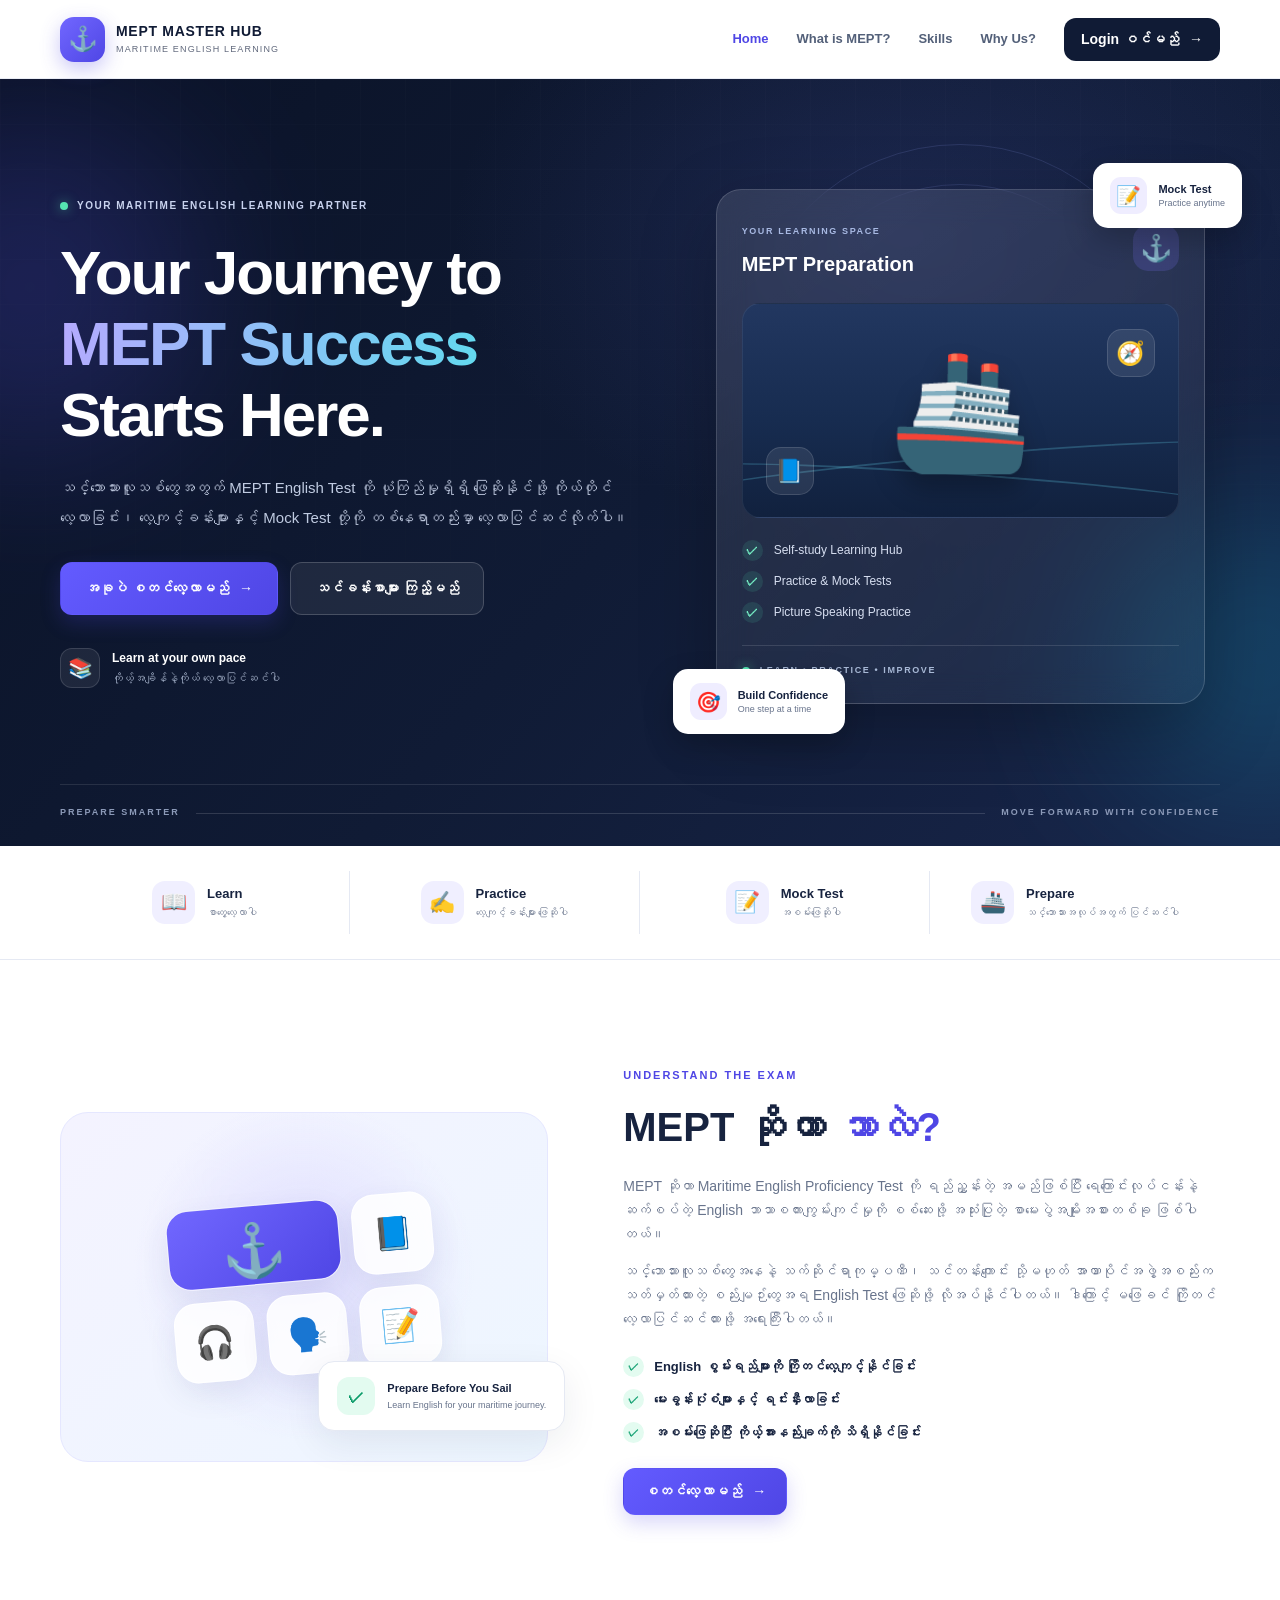
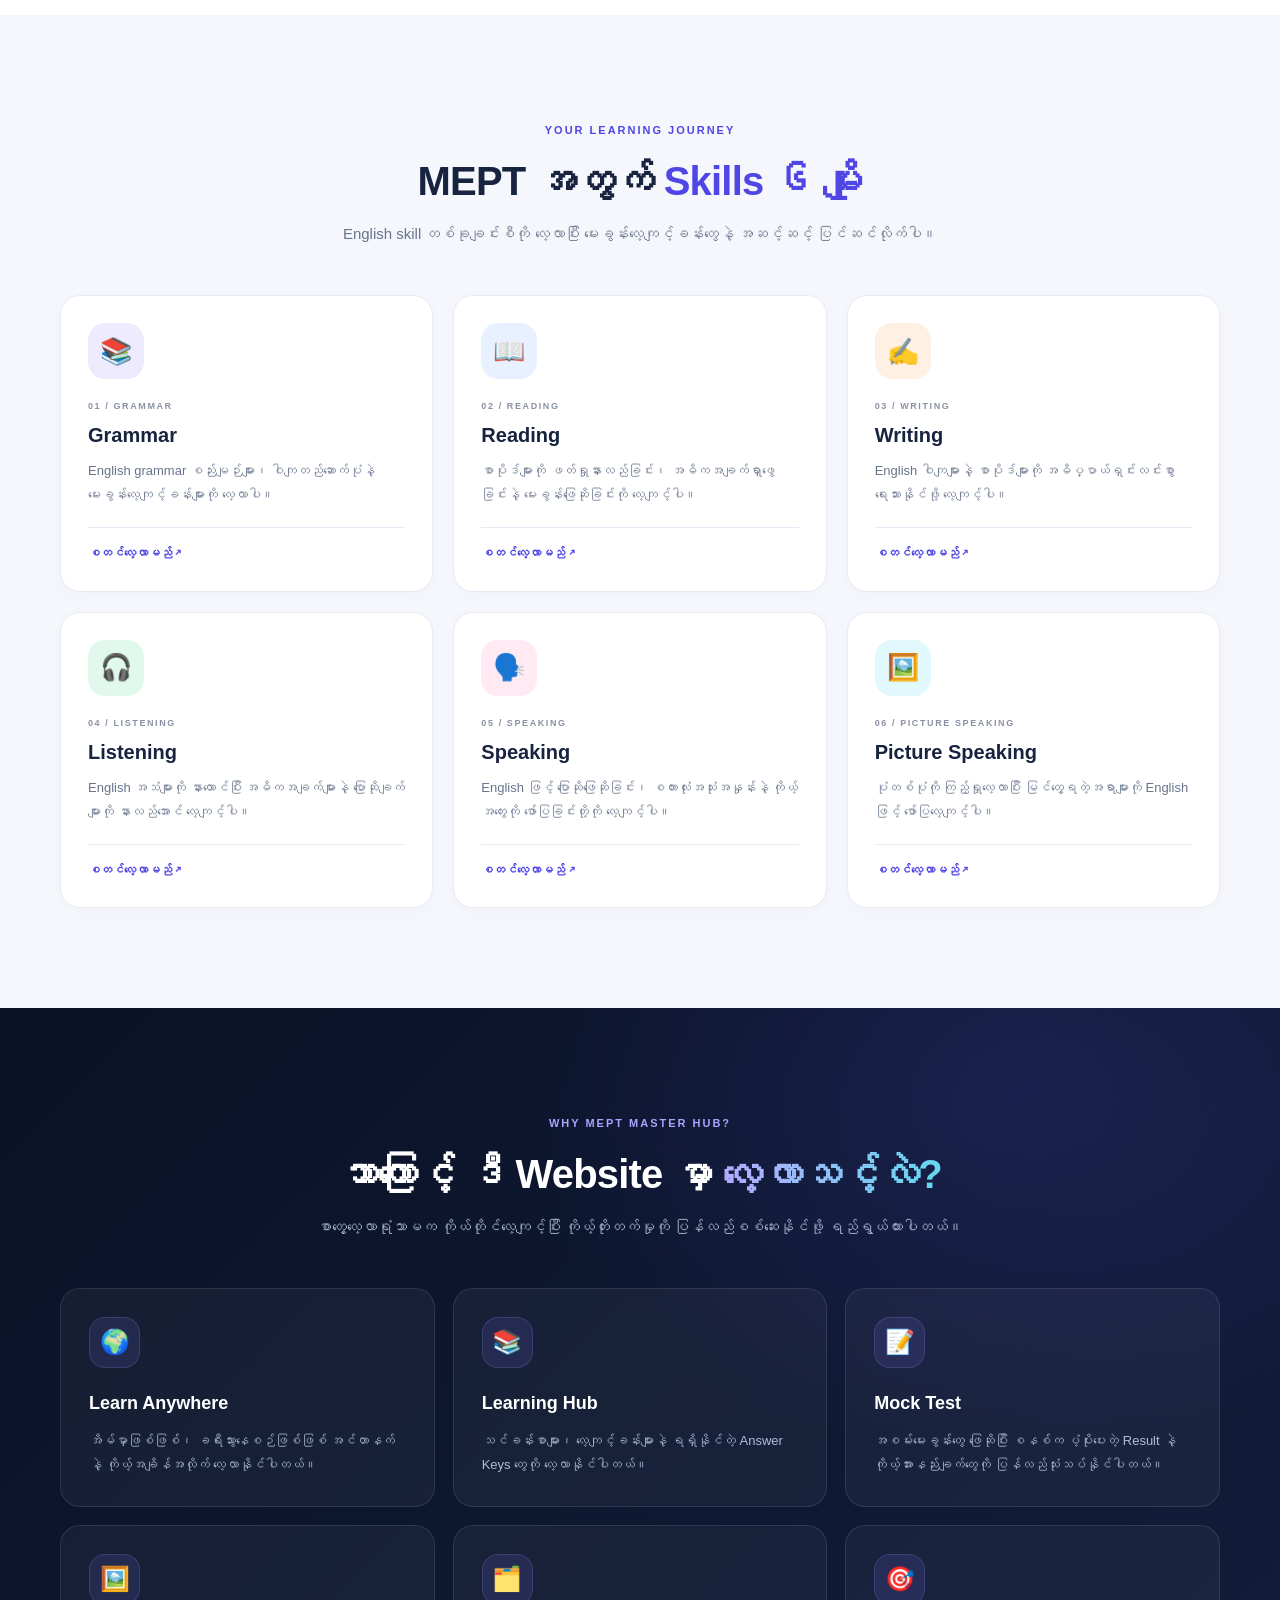
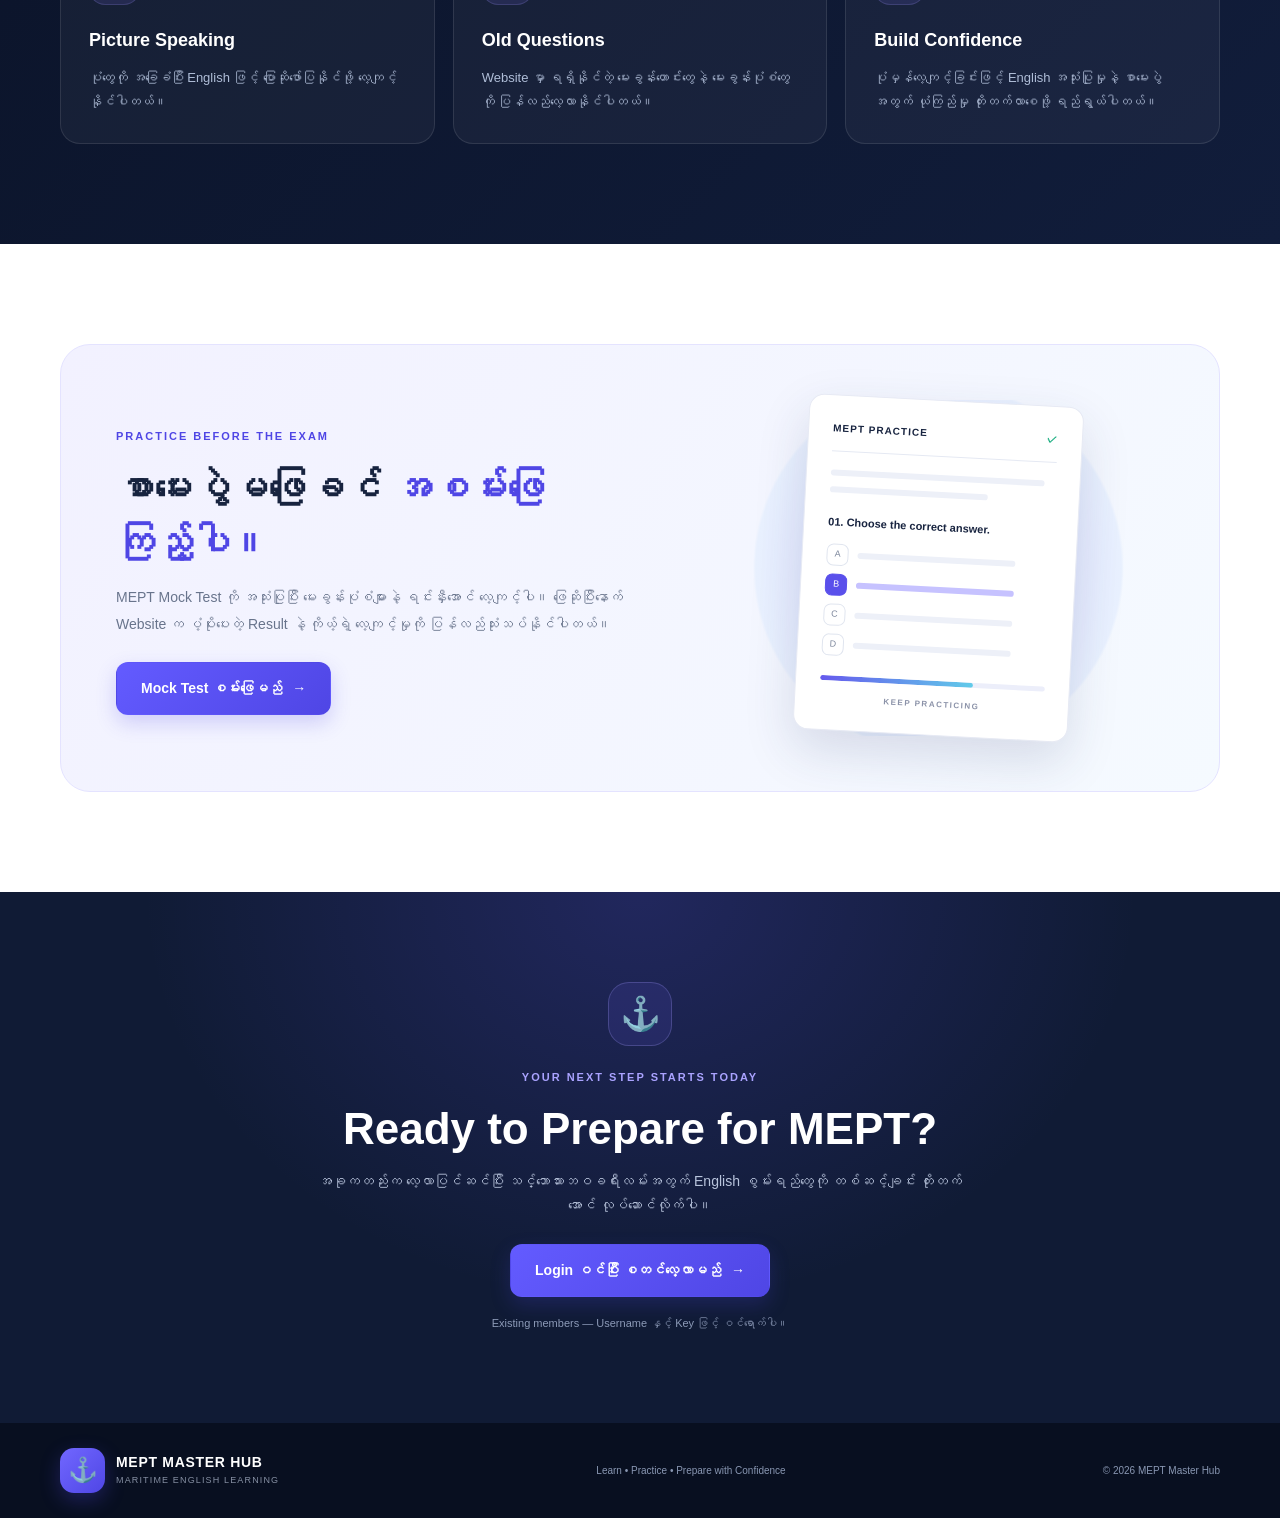
==== commit 3000db94: "Update index.html" ====
--- a/index.html
+++ b/index.html
@@ -277,6 +277,7 @@
             <a href="#member-access" class="skill-link" data-open-login>စတင်လေ့လာမည် ↗</a>
           </article>
 
+          
         </div>
       </div>
     </section>
@@ -527,9 +528,40 @@
             <p>Website မှာ ရရှိနိုင်တဲ့ မေးခွန်းဟောင်းများနဲ့ မေးခွန်းပုံစံတွေကို ပြန်လည်လေ့လာပါ။</p>
             <a href="oldquestions.html" class="btn btn-primary dashboard-btn">ကြည့်ရှုမည် →</a>
           </article>
+
+          
+<!-- Speaking Voice Test Card -->
+<div class="dash-card featured-voice">
+  <span class="badge-new">NEW</span>
+
+  <div class="dash-card-icon" style="color:#38bdf8;">
+    🎙️
+  </div>
+
+  <h3>Speaking Voice Test</h3>
+
+  <p>
+    <strong style="color:#fbbf24;">
+      🎉 ၃ လ နှင့်အထက် Package များအတွက်!
+    </strong>
+    <br>
+    Voice System ဖြင့် စကားပြောစွမ်းရည်ကို
+    Test 101 – 104 အထိ အဆင့်လိုက် စစ်ဆေးနိုင်ပါသည်။
+  </p>
+
+  <a
+    href="voice-test.html"
+    class="dash-card-btn"
+    style="background:linear-gradient(135deg,#0ea5e9,#3b82f6);"
+  >
+    <span>ဖြေဆိုမည်</span>
+    <i class="fas fa-arrow-right"></i>
+  </a>
+</div>
+
         </div>
       </section>
-
+      
       <section class="dashboard-tip">
         <span>💡</span>
         <div>
--- a/index.css
+++ b/index.css
@@ -1,39 +1,25 @@
 
 /* =========================================================
-   MEPT MASTER HUB — PREMIUM MARITIME UI
-   ========================================================= */
+   MEPT MASTER HUB — PUBLIC + MEMBER UI
+========================================================= */
 
 :root {
-  --navy-950: #061326;
-  --navy-900: #081a33;
-  --navy-800: #102746;
-  --navy-700: #183b60;
-  --blue-600: #2563eb;
-  --blue-500: #3b82f6;
-  --cyan-400: #22d3ee;
-  --cyan-300: #67e8f9;
-
-  --primary: #2563eb;
-  --primary-hover: #1d4ed8;
-
-  --bg-main: #f4f7fb;
+  --navy: #101b35;
+  --navy-deep: #0a1226;
+  --navy-light: #1c2d50;
+  --primary: #4f46e5;
+  --primary-hover: #4338ca;
+  --accent: #8b7bff;
+  --cyan: #63d9ef;
+  --bg-main: #f5f7fc;
   --card-bg: #ffffff;
-  --text-dark: #172b45;
-  --text-muted: #66768b;
-  --border: #e5ebf3;
-
-  --success: #10b981;
-  --danger: #dc2626;
-
-  --shadow-sm: 0 5px 18px rgba(16, 39, 70, 0.06);
-  --shadow-md: 0 12px 32px rgba(16, 39, 70, 0.09);
-  --shadow-lg: 0 25px 65px rgba(6, 19, 38, 0.18);
-
-  --radius-sm: 12px;
-  --radius-md: 20px;
-  --radius-lg: 28px;
-
-  --transition: 220ms ease;
+  --text-dark: #17233f;
+  --text-muted: #68748c;
+  --border: #e5e9f3;
+  --success: #16a67a;
+  --radius: 20px;
+  --shadow: 0 12px 36px rgba(20, 34, 69, 0.08);
+  --shadow-hover: 0 20px 45px rgba(20, 34, 69, 0.14);
 }
 
 * {
@@ -44,28 +30,22 @@
 
 html {
   scroll-behavior: smooth;
-  scroll-padding-top: 95px;
+  scroll-padding-top: 90px;
 }
 
 body {
-  font-family: "Inter", "Noto Sans Myanmar", sans-serif;
+  font-family: "Segoe UI", Tahoma, Geneva, Verdana, sans-serif;
   background: var(--bg-main);
   color: var(--text-dark);
+  line-height: 1.7;
   min-height: 100vh;
-  line-height: 1.75;
-  -webkit-font-smoothing: antialiased;
-}
-
-body,
+  overflow-x: hidden;
+}
+
+button,
 input,
-button,
 a {
-  font-family: "Inter", "Noto Sans Myanmar", sans-serif;
-}
-
-button,
-input {
-  font-size: inherit;
+  font: inherit;
 }
 
 button,
@@ -84,1781 +64,1707 @@
 button:focus-visible,
 a:focus-visible,
 input:focus-visible {
-  outline: 3px solid rgba(34, 211, 238, 0.65);
-  outline-offset: 4px;
-}
-
-::selection {
-  background: rgba(59, 130, 246, 0.2);
-  color: var(--navy-900);
+  outline: 3px solid rgba(99, 102, 241, 0.45);
+  outline-offset: 3px;
 }
 
 .hidden {
   display: none !important;
 }
 
-/* ===================== SHARED BRAND ===================== */
+.container {
+  width: min(1160px, calc(100% - 44px));
+  margin-inline: auto;
+}
+
+/* =========================================================
+   SHARED ELEMENTS
+========================================================= */
 
 .brand {
   display: inline-flex;
   align-items: center;
-  gap: 12px;
+  gap: 11px;
   text-decoration: none;
   flex-shrink: 0;
 }
 
 .brand-icon {
+  display: grid;
+  place-items: center;
+  width: 45px;
+  height: 45px;
+  flex-shrink: 0;
+  border-radius: 14px;
+  color: #fff;
+  font-size: 24px;
+  background: linear-gradient(135deg, #7167ff, #4f46e5);
+  box-shadow: 0 7px 20px rgba(79, 70, 229, 0.3);
+}
+
+.brand-copy {
+  display: flex;
+  flex-direction: column;
+  line-height: 1.3;
+}
+
+.brand-copy strong {
+  font-size: 14px;
+  letter-spacing: 0.7px;
+  font-weight: 800;
+}
+
+.brand-copy small {
+  margin-top: 4px;
+  font-size: 9px;
+  letter-spacing: 1.15px;
+  opacity: 0.68;
+}
+
+.btn {
+  display: inline-flex;
+  align-items: center;
+  justify-content: center;
+  gap: 10px;
+  padding: 12px 20px;
+  border: 1px solid transparent;
+  border-radius: 12px;
+  font-weight: 700;
+  font-size: 14px;
+  text-decoration: none;
+  text-align: center;
+  line-height: 1.5;
+  transition:
+    transform 0.2s ease,
+    box-shadow 0.2s ease,
+    background 0.2s ease,
+    border-color 0.2s ease;
+}
+
+.btn:hover {
+  transform: translateY(-2px);
+}
+
+.btn:disabled {
+  opacity: 0.7;
+  cursor: wait;
+  transform: none;
+}
+
+.btn-primary {
+  color: #fff;
+  background: linear-gradient(135deg, #635bff, #4f46e5);
+  box-shadow: 0 8px 20px rgba(79, 70, 229, 0.22);
+}
+
+.btn-primary:hover {
+  background: linear-gradient(135deg, #5147ee, #4338ca);
+  box-shadow: 0 12px 25px rgba(79, 70, 229, 0.3);
+}
+
+.btn-large {
+  padding: 15px 24px;
+  min-height: 53px;
+}
+
+.section {
+  padding: 100px 0;
+}
+
+.section-light {
+  background: #fff;
+}
+
+.section-soft {
+  background: #f5f7fc;
+}
+
+.section-kicker {
+  display: inline-block;
+  color: var(--primary);
+  font-size: 11px;
+  font-weight: 800;
+  letter-spacing: 2px;
+  line-height: 1.7;
+}
+
+.text-accent {
+  color: var(--primary);
+}
+
+.gradient-text {
+  color: #a89fff;
+  background: linear-gradient(100deg, #b6aaff, #63d9ef);
+  background-clip: text;
+  -webkit-background-clip: text;
+  -webkit-text-fill-color: transparent;
+}
+
+.section-heading {
+  max-width: 720px;
+  margin: 0 auto 48px;
+  text-align: center;
+}
+
+.section-heading h2 {
+  margin: 12px 0 13px;
+  font-size: clamp(28px, 4vw, 40px);
+  line-height: 1.35;
+  letter-spacing: -0.8px;
+}
+
+.section-heading p {
+  color: var(--text-muted);
+  font-size: 15px;
+}
+
+/* =========================================================
+   PUBLIC HEADER
+========================================================= */
+
+.public-header {
+  position: sticky;
+  top: 0;
+  z-index: 100;
+  background: rgba(255, 255, 255, 0.94);
+  border-bottom: 1px solid rgba(229, 233, 243, 0.8);
+  backdrop-filter: blur(16px);
+  -webkit-backdrop-filter: blur(16px);
+}
+
+.public-nav {
+  display: flex;
+  align-items: center;
+  justify-content: space-between;
+  gap: 28px;
+  min-height: 78px;
+}
+
+.public-nav .brand-copy strong {
+  color: var(--navy);
+}
+
+.nav-links {
+  display: flex;
+  align-items: center;
+  gap: 28px;
+}
+
+.nav-links > a {
+  color: #536079;
+  font-size: 13px;
+  font-weight: 650;
+  text-decoration: none;
+  transition: color 0.2s;
+}
+
+.nav-links > a:hover,
+.nav-links > a.active {
+  color: var(--primary);
+}
+
+.btn-nav {
+  color: #fff;
+  background: var(--navy);
+  padding: 10px 16px;
+}
+
+.btn-nav:hover {
+  background: var(--primary);
+}
+
+.mobile-menu-toggle {
+  display: none;
+  border: 1px solid var(--border);
+  border-radius: 10px;
+  width: 42px;
+  height: 42px;
+  background: #fff;
+  color: var(--navy);
+  font-size: 20px;
+}
+
+/* =========================================================
+   HERO
+========================================================= */
+
+.hero-section {
+  position: relative;
+  isolation: isolate;
+  overflow: hidden;
+  color: #fff;
+  background:
+    radial-gradient(ellipse at 70% 20%, rgba(68, 81, 163, 0.25), transparent 35%),
+    linear-gradient(130deg, #0a1226 0%, #101b35 52%, #18264b 100%);
+  padding: 80px 0 25px;
+}
+
+.hero-section::before {
+  content: "";
+  position: absolute;
+  inset: 0;
+  z-index: -1;
+  opacity: 0.18;
+  background-image:
+    linear-gradient(rgba(255,255,255,0.07) 1px, transparent 1px),
+    linear-gradient(90deg, rgba(255,255,255,0.07) 1px, transparent 1px);
+  background-size: 45px 45px;
+  mask-image: linear-gradient(to bottom, black, transparent 90%);
+}
+
+.hero-glow {
+  position: absolute;
+  z-index: -1;
+  pointer-events: none;
+  border-radius: 50%;
+  filter: blur(80px);
+  opacity: 0.2;
+}
+
+.hero-glow-one {
+  width: 340px;
+  height: 340px;
+  background: #6159ff;
+  top: 5%;
+  left: -140px;
+}
+
+.hero-glow-two {
+  width: 300px;
+  height: 300px;
+  background: #13bde0;
+  right: -130px;
+  bottom: 5%;
+}
+
+.hero-grid {
+  display: grid;
+  grid-template-columns: 1.06fr 0.94fr;
+  align-items: center;
+  gap: 55px;
+}
+
+.hero-content {
+  padding: 25px 0 45px;
+}
+
+.eyebrow {
+  display: inline-flex;
+  align-items: center;
+  gap: 9px;
+  color: #c9d3ef;
+  font-size: 10px;
+  letter-spacing: 1.5px;
+  font-weight: 800;
+  margin-bottom: 24px;
+}
+
+.status-dot,
+.live-dot {
+  width: 8px;
+  height: 8px;
+  flex-shrink: 0;
+  border-radius: 50%;
+  background: #55e4b1;
+  box-shadow: 0 0 12px rgba(85, 228, 177, 0.55);
+}
+
+.hero-content h1 {
+  max-width: 600px;
+  font-size: clamp(40px, 5vw, 62px);
+  line-height: 1.14;
+  letter-spacing: -2px;
+  font-weight: 850;
+}
+
+.hero-description {
+  max-width: 580px;
+  margin-top: 23px;
+  color: #c0cbe1;
+  font-size: 15px;
+  line-height: 1.95;
+}
+
+.hero-actions {
+  display: flex;
+  flex-wrap: wrap;
+  gap: 12px;
+  margin-top: 30px;
+}
+
+.btn-glass {
+  color: #fff;
+  background: rgba(255, 255, 255, 0.07);
+  border-color: rgba(255, 255, 255, 0.18);
+}
+
+.btn-glass:hover {
+  background: rgba(255, 255, 255, 0.14);
+}
+
+.hero-trust {
+  display: flex;
+  align-items: center;
+  gap: 12px;
+  margin-top: 33px;
+}
+
+.trust-icon {
+  display: grid;
+  place-items: center;
+  width: 40px;
+  height: 40px;
+  border: 1px solid rgba(255, 255, 255, 0.13);
+  border-radius: 12px;
+  background: rgba(255, 255, 255, 0.07);
+  font-size: 20px;
+}
+
+.hero-trust div:last-child {
+  display: flex;
+  flex-direction: column;
+}
+
+.hero-trust strong {
+  font-size: 12px;
+}
+
+.hero-trust span {
+  color: #aebbd3;
+  font-size: 11px;
+}
+
+/* Hero illustration */
+
+.hero-visual {
+  position: relative;
+  min-width: 0;
+  padding: 30px 15px 35px;
+}
+
+.hero-card {
+  position: relative;
+  z-index: 2;
+  border: 1px solid rgba(255, 255, 255, 0.16);
+  border-radius: 25px;
+  background: linear-gradient(145deg, rgba(255,255,255,0.11), rgba(255,255,255,0.04));
+  box-shadow: 0 25px 75px rgba(0, 0, 0, 0.25);
+  backdrop-filter: blur(16px);
+  -webkit-backdrop-filter: blur(16px);
+}
+
+.main-visual-card {
+  padding: 25px;
+}
+
+.visual-top {
+  display: flex;
+  align-items: center;
+  justify-content: space-between;
+  gap: 15px;
+}
+
+.visual-label {
+  color: #a8b9e2;
+  font-size: 9px;
+  letter-spacing: 1.6px;
+  font-weight: 800;
+}
+
+.visual-top h3 {
+  margin-top: 5px;
+  font-size: 20px;
+}
+
+.visual-anchor {
   display: grid;
   place-items: center;
   width: 46px;
   height: 46px;
+  border-radius: 15px;
+  background: rgba(130, 119, 255, 0.19);
+  color: #b8b0ff;
+  font-size: 26px;
+}
+
+.visual-illustration {
+  position: relative;
+  display: grid;
+  place-items: center;
+  min-height: 215px;
+  margin: 22px 0;
+  overflow: hidden;
+  border: 1px solid rgba(255,255,255,0.07);
+  border-radius: 18px;
+  background: linear-gradient(180deg, #223760 0%, #172c50 54%, #11213e 100%);
+}
+
+.ocean-line {
+  position: absolute;
+  left: -15%;
+  width: 130%;
+  height: 30px;
+  border-top: 2px solid rgba(100, 209, 236, 0.25);
+  border-radius: 50%;
+  transform: rotate(-5deg);
+}
+
+.ocean-line-one {
+  bottom: 32px;
+}
+
+.ocean-line-two {
+  bottom: 14px;
+  transform: rotate(4deg);
+}
+
+.ship-illustration {
+  position: relative;
+  z-index: 2;
+  font-size: clamp(75px, 9vw, 115px);
+  filter: drop-shadow(0 15px 12px rgba(0,0,0,0.25));
+  animation: ship-float 5s ease-in-out infinite;
+}
+
+.compass-illustration,
+.floating-book {
+  position: absolute;
+  display: grid;
+  place-items: center;
+  width: 48px;
+  height: 48px;
+  border: 1px solid rgba(255,255,255,0.13);
+  border-radius: 15px;
+  background: rgba(255,255,255,0.09);
+  font-size: 23px;
+}
+
+.compass-illustration {
+  top: 25px;
+  right: 23px;
+}
+
+.floating-book {
+  left: 23px;
+  bottom: 22px;
+}
+
+.visual-feature-list {
+  display: grid;
+  gap: 10px;
+}
+
+.visual-feature-list div {
+  display: flex;
+  align-items: center;
+  gap: 11px;
+  color: #d6def0;
+  font-size: 12px;
+}
+
+.visual-feature-list div span {
+  display: grid;
+  place-items: center;
+  width: 21px;
+  height: 21px;
+  border-radius: 50%;
+  color: #75edc4;
+  background: rgba(85, 228, 177, 0.12);
+  font-weight: 900;
+}
+
+.visual-footer {
+  display: flex;
+  align-items: center;
+  gap: 10px;
+  margin-top: 22px;
+  padding-top: 17px;
+  border-top: 1px solid rgba(255,255,255,0.12);
+  color: #a8b9d6;
+  font-size: 9px;
+  font-weight: 800;
+  letter-spacing: 1.6px;
+}
+
+.floating-chip {
+  position: absolute;
+  z-index: 4;
+  display: flex;
+  align-items: center;
+  gap: 11px;
+  padding: 13px 16px;
+  border: 1px solid rgba(255,255,255,0.15);
+  border-radius: 15px;
+  background: #fff;
+  color: var(--text-dark);
+  box-shadow: 0 12px 30px rgba(0,0,0,0.22);
+  animation: chip-float 5s ease-in-out infinite;
+}
+
+.floating-chip > span {
+  display: grid;
+  place-items: center;
+  width: 37px;
+  height: 37px;
+  border-radius: 11px;
+  background: #efedff;
+  font-size: 20px;
+}
+
+.floating-chip div {
+  display: flex;
+  flex-direction: column;
+  line-height: 1.5;
+}
+
+.floating-chip strong {
+  font-size: 11px;
+}
+
+.floating-chip small {
+  color: var(--text-muted);
+  font-size: 9px;
+}
+
+.chip-top {
+  top: 4px;
+  right: -22px;
+}
+
+.chip-bottom {
+  left: -28px;
+  bottom: 5px;
+  animation-delay: -2.5s;
+}
+
+.hero-orbit {
+  position: absolute;
+  border: 1px solid rgba(155, 167, 255, 0.15);
+  border-radius: 50%;
+  pointer-events: none;
+}
+
+.orbit-one {
+  width: 430px;
+  height: 430px;
+  top: -15px;
+  left: 50%;
+  transform: translateX(-50%);
+}
+
+.orbit-two {
+  width: 350px;
+  height: 350px;
+  top: 25px;
+  left: 50%;
+  transform: translateX(-50%);
+}
+
+.hero-bottom {
+  display: flex;
+  align-items: center;
+  gap: 16px;
+  margin-top: 45px;
+  padding-top: 20px;
+  border-top: 1px solid rgba(255,255,255,0.1);
+  color: #8c9ab8;
+  font-size: 9px;
+  letter-spacing: 2px;
+  font-weight: 800;
+}
+
+.hero-bottom-line {
+  height: 1px;
+  flex: 1;
+  background: rgba(255,255,255,0.14);
+}
+
+/* =========================================================
+   HIGHLIGHTS
+========================================================= */
+
+.highlights-section {
+  background: #fff;
+  border-bottom: 1px solid var(--border);
+}
+
+.highlights-grid {
+  display: grid;
+  grid-template-columns: repeat(4, 1fr);
+  padding-top: 25px;
+  padding-bottom: 25px;
+}
+
+.highlight-item {
+  display: flex;
+  align-items: center;
+  justify-content: center;
+  gap: 12px;
+  padding: 10px 15px;
+  border-right: 1px solid var(--border);
+}
+
+.highlight-item:last-child {
+  border-right: 0;
+}
+
+.highlight-icon {
+  display: grid;
+  place-items: center;
+  width: 43px;
+  height: 43px;
+  flex-shrink: 0;
+  border-radius: 13px;
+  background: #f0efff;
+  font-size: 21px;
+}
+
+.highlight-item div {
+  display: flex;
+  flex-direction: column;
+  line-height: 1.6;
+}
+
+.highlight-item strong {
+  font-size: 13px;
+}
+
+.highlight-item small {
+  color: var(--text-muted);
+  font-size: 10px;
+}
+
+/* =========================================================
+   WHAT IS MEPT
+========================================================= */
+
+.about-grid {
+  display: grid;
+  grid-template-columns: 0.9fr 1.1fr;
+  align-items: center;
+  gap: 75px;
+}
+
+.about-visual {
+  position: relative;
+  display: grid;
+  place-items: center;
+  min-height: 350px;
+  border: 1px solid #e5e7ff;
+  border-radius: 28px;
+  background:
+    radial-gradient(circle at 50% 45%, #dedcff, transparent 55%),
+    linear-gradient(140deg, #f4f3ff, #edf6ff);
+}
+
+.about-icon-grid {
+  display: grid;
+  grid-template-columns: repeat(3, 80px);
+  grid-template-rows: repeat(2, 80px);
+  gap: 13px;
+  transform: rotate(-5deg);
+}
+
+.about-icon-card {
+  display: grid;
+  place-items: center;
+  border: 1px solid rgba(255,255,255,0.9);
+  border-radius: 22px;
+  background: rgba(255,255,255,0.86);
+  box-shadow: 0 12px 30px rgba(56, 66, 120, 0.09);
+  font-size: 32px;
+}
+
+.about-icon-main {
+  grid-column: span 2;
   color: white;
-  font-size: 25px;
+  background: linear-gradient(140deg, #7167ff, #4f46e5);
+  font-size: 52px;
+}
+
+.about-caption {
+  position: absolute;
+  right: -18px;
+  bottom: 30px;
+  display: flex;
+  align-items: center;
+  gap: 12px;
+  max-width: 290px;
+  padding: 15px 18px;
+  border: 1px solid var(--border);
+  border-radius: 16px;
+  background: #fff;
+  box-shadow: var(--shadow);
+}
+
+.caption-check {
+  display: grid;
+  place-items: center;
+  width: 38px;
+  height: 38px;
+  flex-shrink: 0;
+  border-radius: 12px;
+  background: #e3fbf0;
+  color: #0b9b69;
+  font-weight: 900;
+}
+
+.about-caption div {
+  display: flex;
+  flex-direction: column;
+  line-height: 1.6;
+}
+
+.about-caption strong {
+  font-size: 11px;
+}
+
+.about-caption small {
+  color: var(--text-muted);
+  font-size: 9px;
+}
+
+.about-content h2 {
+  margin: 12px 0 20px;
+  font-size: clamp(29px, 4vw, 40px);
+  line-height: 1.4;
+}
+
+.about-content > p {
+  margin-bottom: 14px;
+  color: var(--text-muted);
+  font-size: 14px;
+}
+
+.about-points {
+  display: grid;
+  gap: 11px;
+  margin: 24px 0;
+}
+
+.about-points div {
+  display: flex;
+  align-items: flex-start;
+  gap: 10px;
+  font-size: 13px;
+  font-weight: 600;
+}
+
+.about-points span {
+  display: grid;
+  place-items: center;
+  width: 21px;
+  height: 21px;
+  flex-shrink: 0;
+  border-radius: 50%;
+  color: #0a9c6c;
+  background: #e3fbf0;
+  font-size: 11px;
+}
+
+/* =========================================================
+   SKILLS
+========================================================= */
+
+.skills-grid {
+  display: grid;
+  grid-template-columns: repeat(3, minmax(0, 1fr));
+  gap: 20px;
+}
+
+.skill-card {
+  display: flex;
+  flex-direction: column;
+  min-width: 0;
+  padding: 27px;
+  border: 1px solid #e8ebf4;
+  border-radius: var(--radius);
+  background: #fff;
+  box-shadow: 0 4px 16px rgba(25, 40, 80, 0.025);
+  transition: transform 0.25s ease, box-shadow 0.25s ease, border-color 0.25s ease;
+}
+
+.skill-card:hover {
+  transform: translateY(-6px);
+  border-color: #d4d0ff;
+  box-shadow: var(--shadow-hover);
+}
+
+.skill-icon {
+  display: grid;
+  place-items: center;
+  width: 56px;
+  height: 56px;
+  margin-bottom: 20px;
+  border-radius: 17px;
+  font-size: 26px;
+}
+
+.icon-purple {
+  background: #eeebff;
+  color: #5b4ce2;
+}
+
+.icon-blue {
+  background: #e7f1ff;
+  color: #2874d9;
+}
+
+.icon-orange {
+  background: #fff0e4;
+  color: #db7927;
+}
+
+.icon-green {
+  background: #e0f9ec;
+  color: #168b59;
+}
+
+.icon-pink {
+  background: #ffe9f2;
+  color: #d44b85;
+}
+
+.icon-cyan {
+  background: #e1f9fc;
+  color: #148c9c;
+}
+
+.skill-number {
+  margin-bottom: 7px;
+  color: #8a91a5;
+  font-size: 9px;
+  font-weight: 850;
+  letter-spacing: 1.6px;
+}
+
+.skill-card h3 {
+  margin-bottom: 10px;
+  font-size: 20px;
+  line-height: 1.4;
+}
+
+.skill-card p {
+  flex: 1;
+  margin-bottom: 20px;
+  color: var(--text-muted);
+  font-size: 13px;
+  line-height: 1.85;
+}
+
+.skill-link {
+  display: inline-flex;
+  align-items: center;
+  justify-content: space-between;
+  gap: 10px;
+  padding-top: 15px;
+  border-top: 1px solid var(--border);
+  color: var(--primary);
+  font-size: 12px;
+  font-weight: 800;
+  text-decoration: none;
+}
+
+.skill-link:hover {
+  color: var(--primary-hover);
+}
+
+/* =========================================================
+   BENEFITS
+========================================================= */
+
+.section-dark {
+  color: #fff;
+  background:
+    radial-gradient(ellipse at 80% 10%, rgba(94, 83, 230, 0.16), transparent 35%),
+    linear-gradient(135deg, #0a1226, #111d3b);
+}
+
+.section-heading-light .section-kicker {
+  color: #aaa3ff;
+}
+
+.section-heading-light p {
+  color: #aebbd4;
+}
+
+.benefits-grid {
+  display: grid;
+  grid-template-columns: repeat(3, minmax(0, 1fr));
+  gap: 18px;
+}
+
+.benefit-card {
+  padding: 28px;
+  border: 1px solid rgba(255,255,255,0.1);
+  border-radius: var(--radius);
+  background: rgba(255,255,255,0.045);
+  transition: background 0.25s, transform 0.25s, border-color 0.25s;
+}
+
+.benefit-card:hover {
+  transform: translateY(-5px);
+  background: rgba(255,255,255,0.08);
+  border-color: rgba(153,143,255,0.35);
+}
+
+.benefit-icon {
+  display: grid;
+  place-items: center;
+  width: 51px;
+  height: 51px;
+  margin-bottom: 20px;
+  border: 1px solid rgba(164,154,255,0.18);
+  border-radius: 16px;
+  background: rgba(129,116,255,0.13);
+  font-size: 24px;
+}
+
+.benefit-card h3 {
+  margin-bottom: 10px;
+  font-size: 18px;
+}
+
+.benefit-card p {
+  color: #afbdd7;
+  font-size: 13px;
+  line-height: 1.9;
+}
+
+/* =========================================================
+   MOCK TEST BANNER
+========================================================= */
+
+.mock-banner {
+  display: grid;
+  grid-template-columns: 1.1fr 0.9fr;
+  align-items: center;
+  gap: 45px;
+  padding: 55px;
+  overflow: hidden;
+  border: 1px solid #e4e3ff;
+  border-radius: 30px;
+  background: linear-gradient(125deg, #f2f1ff, #f5faff);
+}
+
+.mock-banner-content h2 {
+  margin: 13px 0;
+  font-size: clamp(27px, 4vw, 38px);
+  line-height: 1.45;
+}
+
+.mock-banner-content p {
+  margin-bottom: 25px;
+  color: var(--text-muted);
+  font-size: 14px;
+  line-height: 1.9;
+}
+
+.mock-banner-visual {
+  display: grid;
+  place-items: center;
+  min-height: 300px;
+  border-radius: 24px;
+  background: radial-gradient(circle, #dcd9ff, #e9f1ff 65%, transparent 66%);
+}
+
+.mock-paper {
+  width: min(275px, 100%);
+  padding: 24px;
+  border: 1px solid #e7eaf4;
   border-radius: 15px;
-  background: linear-gradient(145deg, var(--blue-500), var(--cyan-400));
-  box-shadow: 0 7px 18px rgba(37, 99, 235, 0.22);
-}
-
-.brand-copy {
-  display: flex;
+  background: #fff;
+  box-shadow: 0 20px 50px rgba(38, 51, 99, 0.15);
+  transform: rotate(3deg);
+}
+
+.paper-top {
+  display: flex;
+  justify-content: space-between;
+  padding-bottom: 14px;
+  border-bottom: 1px solid var(--border);
+  font-size: 10px;
+  font-weight: 850;
+  letter-spacing: 1px;
+}
+
+.paper-top span:last-child {
+  color: #0ba878;
+}
+
+.paper-line {
+  width: 70%;
+  height: 6px;
+  margin-top: 11px;
+  border-radius: 10px;
+  background: #edf0f8;
+}
+
+.paper-line-long {
+  width: 95%;
+  margin-top: 18px;
+}
+
+.paper-question {
+  margin: 20px 0 12px;
+  font-size: 11px;
+  font-weight: 750;
+}
+
+.paper-option {
+  display: flex;
+  align-items: center;
+  gap: 9px;
+  margin-bottom: 8px;
+}
+
+.paper-option span {
+  display: grid;
+  place-items: center;
+  width: 22px;
+  height: 22px;
+  flex-shrink: 0;
+  border: 1px solid #e0e5ef;
+  border-radius: 7px;
+  color: #7d879c;
+  font-size: 9px;
+}
+
+.paper-option div {
+  width: 70%;
+  height: 6px;
+  border-radius: 10px;
+  background: #edf0f8;
+}
+
+.paper-option.selected span {
+  border-color: #5a50eb;
+  color: #fff;
+  background: #5a50eb;
+}
+
+.paper-option.selected div {
+  background: #c6c2ff;
+}
+
+.paper-progress {
+  height: 5px;
+  margin-top: 20px;
+  overflow: hidden;
+  border-radius: 10px;
+  background: #eceefa;
+}
+
+.paper-progress span {
+  display: block;
+  width: 68%;
+  height: 100%;
+  border-radius: inherit;
+  background: linear-gradient(90deg, #6559ed, #61cbe9);
+}
+
+.mock-paper > small {
+  display: block;
+  margin-top: 12px;
+  color: #8b92a8;
+  font-size: 8px;
+  letter-spacing: 1.5px;
+  text-align: center;
+  font-weight: 800;
+}
+
+/* =========================================================
+   FINAL CTA + FOOTER
+========================================================= */
+
+.final-cta {
+  padding: 90px 0;
+  color: #fff;
+  background:
+    radial-gradient(ellipse at center top, rgba(102,88,255,0.2), transparent 55%),
+    #101b35;
+}
+
+.final-cta-inner {
+  display: flex;
+  align-items: center;
   flex-direction: column;
-  line-height: 1.4;
-}
-
-.brand-copy strong {
-  color: var(--navy-900);
-  font-size: 16px;
-  font-weight: 800;
-  letter-spacing: -0.5px;
-}
-
-.brand-copy strong span {
-  color: var(--blue-600);
-}
-
-.brand-copy small {
-  color: var(--text-muted);
-  font-size: 8px;
-  font-weight: 700;
-  letter-spacing: 1.15px;
-}
-
-.eyebrow {
-  display: inline-block;
-  color: var(--blue-600);
+  text-align: center;
+}
+
+.cta-anchor {
+  display: grid;
+  place-items: center;
+  width: 64px;
+  height: 64px;
+  margin-bottom: 22px;
+  border: 1px solid rgba(168,159,255,0.25);
+  border-radius: 21px;
+  background: rgba(116,103,255,0.12);
+  font-size: 33px;
+}
+
+.final-cta .section-kicker {
+  color: #aaa3ff;
+}
+
+.final-cta h2 {
+  margin: 12px 0;
+  font-size: clamp(29px, 5vw, 44px);
+  line-height: 1.35;
+}
+
+.final-cta p {
+  max-width: 650px;
+  margin-bottom: 26px;
+  color: #b8c4dc;
+  font-size: 14px;
+}
+
+.final-cta > .container > small {
+  margin-top: 17px;
+  color: #8d9bb8;
   font-size: 11px;
-  font-weight: 800;
-  letter-spacing: 1.8px;
-  line-height: 1.8;
-}
-
-.light-eyebrow {
-  color: var(--cyan-300);
-}
-
-/* ===================== LOGIN PAGE ===================== */
+}
+
+.public-footer {
+  padding: 25px 0;
+  color: #c1cce0;
+  background: #080f20;
+}
+
+.footer-inner {
+  display: flex;
+  align-items: center;
+  justify-content: space-between;
+  gap: 20px;
+}
+
+.footer-brand .brand-copy strong {
+  color: #fff;
+}
+
+.footer-inner > p,
+.footer-inner > span {
+  color: #8997b2;
+  font-size: 10px;
+}
+
+/* =========================================================
+   LOGIN PAGE
+========================================================= */
 
 .login-wrapper {
   position: relative;
-  isolation: isolate;
   display: flex;
   align-items: center;
   justify-content: center;
   min-height: 100vh;
+  padding: 40px 20px;
   overflow: hidden;
-  padding: 48px 20px;
   background:
-    radial-gradient(ellipse at 15% 15%, rgba(37, 99, 235, 0.28), transparent 35%),
-    radial-gradient(ellipse at 90% 85%, rgba(34, 211, 238, 0.13), transparent 30%),
-    linear-gradient(145deg, #061326, #0b2342 55%, #102d4e);
-}
-
-.login-decoration {
+    radial-gradient(ellipse at top left, rgba(94, 82, 232, 0.15), transparent 45%),
+    linear-gradient(145deg, #0a1226, #162344);
+}
+
+.login-backdrop {
   position: absolute;
-  z-index: -1;
-  width: 360px;
-  height: 360px;
-  border: 1px solid rgba(103, 232, 249, 0.12);
+  top: -150px;
+  right: -130px;
+  width: 350px;
+  height: 350px;
   border-radius: 50%;
+  background: rgba(88, 81, 228, 0.18);
+  filter: blur(80px);
   pointer-events: none;
-}
-
-.decoration-one {
-  top: -180px;
-  right: -80px;
-  box-shadow:
-    0 0 0 35px rgba(103, 232, 249, 0.025),
-    0 0 0 70px rgba(103, 232, 249, 0.02);
-}
-
-.decoration-two {
-  bottom: -220px;
-  left: -120px;
-  width: 440px;
-  height: 440px;
-  box-shadow: 0 0 0 45px rgba(103, 232, 249, 0.025);
 }
 
 .login-card {
   position: relative;
+  z-index: 1;
   width: 100%;
-  max-width: 490px;
-  padding: 35px 38px 26px;
-  overflow: hidden;
-  background: rgba(255, 255, 255, 0.98);
-  border: 1px solid rgba(255, 255, 255, 0.6);
-  border-radius: 28px;
-  box-shadow: var(--shadow-lg);
-  animation: loginAppear 650ms ease both;
-}
-
-.brand-login {
-  justify-content: center;
+  max-width: 455px;
+  padding: 35px;
+  border: 1px solid rgba(255,255,255,0.75);
+  border-radius: 25px;
+  background: #fff;
+  box-shadow: 0 30px 90px rgba(0,0,0,0.25);
+  text-align: center;
+  animation: login-appear 0.35s ease both;
+}
+
+.login-back {
+  display: block;
+  margin-bottom: 24px;
+  padding: 0;
+  border: 0;
+  background: none;
+  color: #6b7690;
+  font-size: 12px;
+  font-weight: 700;
+}
+
+.login-back:hover {
+  color: var(--primary);
+}
+
+.login-brand-icon {
+  display: grid;
+  place-items: center;
+  width: 62px;
+  height: 62px;
+  margin: 0 auto 18px;
+  border-radius: 19px;
+  color: #fff;
+  background: linear-gradient(135deg, #7167ff, #4f46e5);
+  box-shadow: 0 10px 25px rgba(79,70,229,0.25);
+  font-size: 34px;
+}
+
+.login-card .section-kicker {
+  font-size: 10px;
+}
+
+.login-card h2 {
+  margin: 7px 0 8px;
+  color: var(--navy);
+  font-size: 25px;
+}
+
+.subtitle {
+  margin-bottom: 28px;
+  color: var(--text-muted);
+  font-size: 12px;
+  line-height: 1.9;
+}
+
+.input-group {
+  margin-bottom: 19px;
+  text-align: left;
+}
+
+.input-group label {
+  display: block;
+  margin-bottom: 7px;
+  color: #27334d;
+  font-size: 12px;
+  font-weight: 750;
+}
+
+.input-group input {
+  display: block;
   width: 100%;
-}
-
-.brand-login .brand-copy {
-  text-align: left;
-}
-
-.login-illustration {
+  min-height: 49px;
+  padding: 12px 14px;
+  border: 1px solid #dce2ef;
+  border-radius: 11px;
+  outline: none;
+  color: var(--text-dark);
+  background: #fbfcff;
+  font-size: 13px;
+  transition: border-color 0.2s, box-shadow 0.2s, background 0.2s;
+}
+
+.input-group input:focus {
+  border-color: var(--primary);
+  background: #fff;
+  box-shadow: 0 0 0 4px rgba(79,70,229,0.09);
+}
+
+.password-wrap {
   position: relative;
-  display: grid;
-  place-items: center;
-  width: 100%;
-  height: 135px;
-  margin: 17px 0 4px;
-  overflow: hidden;
-  border-radius: 20px;
-  background:
-    radial-gradient(circle at 50% 50%, rgba(103, 232, 249, 0.18), transparent 55%),
-    linear-gradient(120deg, #0b2443, #123d65);
-}
-
-.login-ship {
-  position: relative;
-  z-index: 2;
-  font-size: 62px;
-  animation: shipFloat 4s ease-in-out infinite;
-  filter: drop-shadow(0 12px 14px rgba(0, 0, 0, 0.24));
-}
-
-.login-orbit {
+}
+
+.password-wrap input {
+  padding-right: 52px;
+}
+
+.password-toggle {
   position: absolute;
-  width: 130px;
-  height: 130px;
-  border: 1px solid rgba(103, 232, 249, 0.22);
-  border-radius: 50%;
-}
-
-.orbit-two {
-  width: 190px;
-  height: 190px;
-  border-style: dashed;
-  animation: rotateSlow 35s linear infinite;
-}
-
-.floating-icon {
-  position: absolute;
+  top: 50%;
+  right: 8px;
   display: grid;
   place-items: center;
   width: 35px;
   height: 35px;
-  font-size: 17px;
-  background: rgba(255, 255, 255, 0.95);
-  border-radius: 11px;
-  box-shadow: 0 6px 15px rgba(0, 0, 0, 0.15);
-  animation: shipFloat 4s ease-in-out infinite;
-}
-
-.float-one {
-  top: 18px;
-  left: 22%;
-}
-
-.float-two {
-  top: 23px;
-  right: 20%;
-  animation-delay: -1.2s;
-}
-
-.float-three {
-  bottom: 12px;
-  right: 29%;
-  animation-delay: -2s;
-}
-
-.login-heading {
-  text-align: center;
-  margin: 20px 0 24px;
-}
-
-.login-heading .eyebrow {
-  font-size: 9px;
-}
-
-.login-heading h1 {
-  margin-top: 7px;
-  color: var(--navy-900);
-  font-size: clamp(23px, 5vw, 29px);
-  line-height: 1.65;
-  letter-spacing: -0.8px;
-}
-
-.login-heading h1 span {
-  color: var(--blue-600);
-}
-
-.subtitle {
-  max-width: 370px;
-  margin: 10px auto 0;
-  color: var(--text-muted);
-  font-size: 12px;
-  line-height: 1.9;
-}
-
-.input-group {
-  margin-bottom: 18px;
-  text-align: left;
-}
-
-.input-group label {
+  border: 0;
+  border-radius: 8px;
+  background: transparent;
+  transform: translateY(-50%);
+}
+
+.password-toggle:hover {
+  background: #f0efff;
+}
+
+.input-group .hint {
   display: block;
-  margin-bottom: 7px;
-  color: var(--navy-800);
-  font-size: 12px;
-  font-weight: 700;
-}
-
-.input-wrap {
-  display: flex;
-  align-items: center;
-  gap: 10px;
-  min-height: 51px;
-  padding: 0 13px;
-  border: 1px solid #dce5f0;
-  border-radius: 12px;
-  background: #f9fbfe;
-  transition: border var(--transition), box-shadow var(--transition), background var(--transition);
-}
-
-.input-wrap:focus-within {
-  border-color: var(--blue-500);
-  background: white;
-  box-shadow: 0 0 0 4px rgba(59, 130, 246, 0.10);
-}
-
-.field-icon {
-  flex-shrink: 0;
-  font-size: 17px;
-}
-
-.input-wrap input {
+  margin-top: 8px;
+  color: #77839a;
+  font-size: 10px;
+}
+
+.login-submit {
   width: 100%;
-  min-width: 0;
-  height: 48px;
-  border: none;
-  outline: none;
-  background: transparent;
-  color: var(--navy-900);
-  font-size: 13px;
-}
-
-.input-wrap input:focus-visible {
-  outline: none;
-}
-
-.input-wrap input::placeholder {
-  color: #99a7b9;
-}
-
-.password-toggle {
-  flex-shrink: 0;
-  padding: 5px;
-  border: 0;
-  background: transparent;
-  color: var(--text-muted);
-  font-size: 16px;
-  opacity: 0.8;
-}
-
-.password-toggle:hover {
-  opacity: 1;
-}
-
-.hint {
-  display: block;
-  margin-top: 7px;
-  color: var(--text-muted);
-  font-size: 10px;
-  line-height: 1.8;
-}
-
-.btn-primary {
-  display: flex;
-  align-items: center;
-  justify-content: center;
-  gap: 12px;
-  width: 100%;
-  min-height: 51px;
-  padding: 12px 18px;
-  color: white;
-  border: none;
-  border-radius: 12px;
-  background: linear-gradient(105deg, var(--blue-600), #3478f6 60%, #258fe5);
-  box-shadow: 0 9px 22px rgba(37, 99, 235, 0.22);
-  font-size: 13px;
-  font-weight: 800;
-  transition: transform var(--transition), box-shadow var(--transition), opacity var(--transition);
-}
-
-.btn-primary:hover {
-  transform: translateY(-2px);
-  box-shadow: 0 13px 28px rgba(37, 99, 235, 0.29);
-}
-
-.btn-primary:active {
-  transform: translateY(0);
-}
-
-.btn-primary:disabled {
-  cursor: wait;
-  opacity: 0.7;
-  transform: none;
-}
-
-.button-arrow {
-  font-size: 20px;
-  transition: transform var(--transition);
-}
-
-.btn-primary:hover .button-arrow {
-  transform: translateX(4px);
+  min-height: 50px;
+  justify-content: space-between;
+  margin-top: 4px;
+  padding-inline: 18px;
+}
+
+.login-submit span:first-child {
+  flex: 1;
 }
 
 .login-error {
   margin-top: 14px;
-  padding: 11px 12px;
-  color: #b91c1c;
+  padding: 12px;
   border: 1px solid #fecaca;
   border-radius: 10px;
+  color: #b91c1c;
   background: #fff1f2;
   font-size: 12px;
-  line-height: 1.8;
+  line-height: 1.7;
   overflow-wrap: anywhere;
 }
 
-.login-security {
-  display: flex;
-  align-items: center;
-  justify-content: center;
-  gap: 10px;
-  margin-top: 19px;
-  padding: 11px;
-  border: 1px solid #e8eef6;
-  border-radius: 12px;
-  background: #f7faff;
-}
-
-.login-security > span {
-  font-size: 23px;
-}
-
-.login-security p {
-  color: var(--navy-800);
-  font-size: 11px;
-  font-weight: 700;
-  line-height: 1.7;
-}
-
-.login-security small {
-  color: var(--text-muted);
-  font-size: 9px;
-  font-weight: 400;
-}
-
 .account-info {
-  margin-top: 21px;
-  padding-top: 19px;
+  margin-top: 25px;
+  padding-top: 20px;
   border-top: 1px solid var(--border);
-  text-align: center;
 }
 
 .account-info p {
-  margin-bottom: 7px;
+  margin-bottom: 5px;
   color: var(--text-muted);
   font-size: 11px;
 }
 
 .telegram-link {
-  display: inline-block;
-  color: var(--blue-600);
+  color: var(--primary);
   font-size: 12px;
-  font-weight: 700;
+  font-weight: 750;
   text-decoration: none;
-  transition: color var(--transition);
 }
 
 .telegram-link:hover {
-  color: var(--primary-hover);
   text-decoration: underline;
 }
 
-.login-footer {
-  margin-top: 20px;
-  color: #96a2b2;
-  font-size: 9px;
-  text-align: center;
-}
-
-/* ===================== DASHBOARD LAYOUT ===================== */
+.login-security {
+  margin-top: 24px;
+  color: #9aa3b6;
+  font-size: 8px;
+  letter-spacing: 1.7px;
+  font-weight: 800;
+}
+
+/* =========================================================
+   MEMBER DASHBOARD
+========================================================= */
 
 .main-wrapper {
-  width: 100%;
-  max-width: 1600px;
   min-height: 100vh;
+  background: #f5f7fc;
+}
+
+.member-navbar {
+  position: sticky;
+  top: 0;
+  z-index: 90;
+  display: flex;
+  align-items: center;
+  justify-content: space-between;
+  gap: 20px;
+  padding: 15px max(22px, calc((100vw - 1160px) / 2));
+  border-bottom: 1px solid var(--border);
+  background: rgba(255,255,255,0.96);
+  backdrop-filter: blur(15px);
+}
+
+.member-navbar .brand-copy strong {
+  color: var(--navy);
+}
+
+.member-nav-actions {
+  display: flex;
+  align-items: center;
+  gap: 16px;
+}
+
+.member-badge {
+  display: inline-flex;
+  align-items: center;
+  gap: 8px;
+  padding: 7px 11px;
+  border: 1px solid #d9f5e9;
+  border-radius: 30px;
+  color: #17855f;
+  background: #f0fff8;
+  font-size: 10px;
+  font-weight: 800;
+  white-space: nowrap;
+}
+
+.btn-logout {
+  padding: 9px 15px;
+  border-color: #dce1ee;
+  color: #4e5b75;
+  background: #fff;
+}
+
+.btn-logout:hover {
+  border-color: #c4c9f8;
+  color: var(--primary);
+}
+
+.dashboard-content {
+  width: min(1160px, calc(100% - 44px));
   margin: 0 auto;
-  padding: 0 5.5%;
-  background: var(--bg-main);
-}
-
-/* ===================== NAVIGATION ===================== */
-
-.navbar {
-  position: sticky;
-  z-index: 50;
-  top: 0;
+  padding: 45px 0 70px;
+}
+
+.dashboard-welcome {
+  padding: 40px;
+  overflow: hidden;
+  border-radius: 25px;
+  color: #fff;
+  background:
+    radial-gradient(ellipse at 90% 10%, rgba(129,116,255,0.28), transparent 38%),
+    linear-gradient(125deg, #111b36, #243761);
+}
+
+.dashboard-welcome .section-kicker {
+  color: #aaa4ff;
+}
+
+.dashboard-welcome h1 {
+  margin: 10px 0;
+  font-size: clamp(26px, 4vw, 38px);
+  line-height: 1.4;
+  overflow-wrap: anywhere;
+}
+
+.dashboard-welcome p {
+  color: #c0cbe0;
+  font-size: 13px;
+}
+
+.dashboard-section {
+  margin-top: 45px;
+}
+
+.dashboard-heading {
   display: flex;
   align-items: center;
   justify-content: space-between;
-  gap: 25px;
-  min-height: 88px;
-  background: rgba(244, 247, 251, 0.93);
-  border-bottom: 1px solid rgba(220, 229, 240, 0.8);
-  backdrop-filter: blur(18px);
-  -webkit-backdrop-filter: blur(18px);
-}
-
-.nav-links {
-  display: flex;
-  align-items: center;
-  justify-content: center;
-  gap: 5px;
-}
-
-.nav-link {
-  padding: 9px 12px;
-  color: #617187;
-  border-radius: 9px;
-  font-size: 11px;
-  font-weight: 600;
-  text-decoration: none;
-  transition: color var(--transition), background var(--transition);
-}
-
-.nav-link:hover,
-.nav-link.active {
-  color: var(--blue-600);
-  background: #eaf1ff;
-}
-
-.btn-outline {
-  display: inline-flex;
-  align-items: center;
-  justify-content: center;
-  gap: 7px;
-  padding: 10px 15px;
-  border: 1px solid #d5dfec;
-  border-radius: 10px;
-  background: white;
-  color: var(--navy-800);
-  font-size: 11px;
-  font-weight: 700;
-  transition: border var(--transition), color var(--transition), background var(--transition);
-}
-
-.btn-outline:hover {
-  color: var(--danger);
-  border-color: #fecaca;
-  background: #fff7f7;
-}
-
-.mobile-menu-toggle {
-  display: none;
-  width: 42px;
-  height: 42px;
-  border: 1px solid var(--border);
-  border-radius: 11px;
-  background: white;
-  color: var(--navy-900);
-  font-size: 21px;
-}
-
-/* ===================== HERO SECTION ===================== */
-
-.hero-section {
-  position: relative;
-  isolation: isolate;
-  display: grid;
-  grid-template-columns: 1.1fr 0.9fr;
-  align-items: center;
   gap: 20px;
-  min-height: 490px;
-  margin-top: 28px;
-  padding: 56px 6.5%;
-  overflow: hidden;
-  border-radius: var(--radius-lg);
-  background:
-    radial-gradient(circle at 82% 45%, rgba(34, 211, 238, 0.13), transparent 27%),
-    linear-gradient(118deg, #07162c 0%, #0a2342 53%, #123d62 100%);
-  box-shadow: 0 18px 45px rgba(8, 26, 51, 0.15);
-}
-
-.hero-section::before {
-  position: absolute;
-  z-index: -1;
-  inset: 0;
-  background-image: radial-gradient(rgba(255, 255, 255, 0.12) 1px, transparent 1px);
-  background-size: 25px 25px;
-  opacity: 0.3;
-  content: "";
-  pointer-events: none;
-}
-
-.hero-content {
-  position: relative;
-  z-index: 3;
-  max-width: 590px;
-}
-
-.hero-badge {
-  display: inline-flex;
-  align-items: center;
-  gap: 9px;
-  padding: 7px 12px;
-  color: #a9eaf5;
-  border: 1px solid rgba(103, 232, 249, 0.23);
-  border-radius: 30px;
-  background: rgba(34, 211, 238, 0.07);
-  font-size: 9px;
-  font-weight: 700;
-  letter-spacing: 1px;
-}
-
-.status-dot {
-  width: 7px;
-  height: 7px;
-  border-radius: 50%;
-  background: #34d399;
-  box-shadow: 0 0 10px rgba(52, 211, 153, 0.6);
-}
-
-.hero-content h1 {
-  margin: 22px 0 18px;
-  color: white;
-  font-size: clamp(31px, 4.2vw, 52px);
-  font-weight: 800;
-  line-height: 1.3;
-  letter-spacing: -1.6px;
-}
-
-.hero-content h1 span {
-  color: var(--cyan-300);
-}
-
-.hero-description {
-  max-width: 550px;
-  color: #c4d4e6;
-  font-size: 12px;
-  line-height: 2.1;
-}
-
-.hero-actions {
-  display: flex;
-  flex-wrap: wrap;
-  align-items: center;
-  gap: 12px;
-  margin-top: 27px;
-}
-
-.hero-cta {
-  display: inline-flex;
-  width: auto;
-  min-height: 46px;
-  padding: 11px 19px;
-  border-radius: 11px;
-  font-size: 12px;
-  text-decoration: none;
-}
-
-.btn-glass {
-  display: inline-flex;
-  align-items: center;
-  justify-content: center;
-  min-height: 44px;
-  padding: 10px 15px;
-  color: #e3efff;
-  border: 1px solid rgba(255, 255, 255, 0.2);
-  border-radius: 11px;
-  background: rgba(255, 255, 255, 0.06);
-  font-size: 11px;
-  font-weight: 600;
-  text-decoration: none;
-  transition: background var(--transition), border var(--transition);
-}
-
-.btn-glass:hover {
-  background: rgba(255, 255, 255, 0.13);
-  border-color: rgba(103, 232, 249, 0.5);
-}
-
-.hero-highlights {
-  display: flex;
-  flex-wrap: wrap;
-  gap: 23px;
-  margin-top: 35px;
-  padding-top: 24px;
-  border-top: 1px solid rgba(255, 255, 255, 0.12);
-}
-
-.highlight-item {
-  display: flex;
-  align-items: center;
-  gap: 9px;
-}
-
-.highlight-icon {
-  display: grid;
-  place-items: center;
-  width: 34px;
-  height: 34px;
-  border-radius: 10px;
-  background: rgba(255, 255, 255, 0.08);
-  font-size: 17px;
-}
-
-.highlight-item > span:last-child {
+  margin-bottom: 24px;
+}
+
+.dashboard-heading h2 {
+  margin-top: 5px;
+  font-size: 26px;
+}
+
+.dashboard-grid {
+  display: grid;
+  grid-template-columns: repeat(2, minmax(0, 1fr));
+  gap: 22px;
+}
+
+.dashboard-card {
   display: flex;
   flex-direction: column;
-  line-height: 1.6;
-}
-
-.highlight-item strong {
-  color: white;
-  font-size: 10px;
-}
-
-.highlight-item small {
-  color: #a8bed5;
-  font-size: 9px;
-}
-
-.hero-visual {
-  position: relative;
-  display: grid;
-  place-items: center;
-  min-height: 350px;
-}
-
-.visual-glow {
-  position: absolute;
-  width: 250px;
-  height: 250px;
-  border-radius: 50%;
-  background: rgba(34, 211, 238, 0.12);
-  filter: blur(35px);
-}
-
-.visual-ring {
-  position: absolute;
-  border: 1px solid rgba(103, 232, 249, 0.2);
-  border-radius: 50%;
-}
-
-.ring-outer {
-  width: 300px;
-  height: 300px;
-  border-style: dashed;
-  animation: rotateSlow 50s linear infinite;
-}
-
-.ring-inner {
-  width: 220px;
-  height: 220px;
-  border-color: rgba(103, 232, 249, 0.32);
-  box-shadow: 0 0 30px rgba(34, 211, 238, 0.07);
-}
-
-.hero-ship {
-  position: relative;
-  z-index: 2;
-  font-size: clamp(100px, 12vw, 155px);
-  line-height: 1.2;
-  filter: drop-shadow(0 20px 24px rgba(0, 0, 0, 0.3));
-  animation: shipFloat 5s ease-in-out infinite;
-}
-
-.floating-card {
-  position: absolute;
-  z-index: 4;
-  display: flex;
-  align-items: center;
-  gap: 10px;
-  min-width: 150px;
-  padding: 12px 14px;
-  border: 1px solid rgba(255, 255, 255, 0.55);
-  border-radius: 13px;
-  background: rgba(255, 255, 255, 0.96);
-  box-shadow: 0 12px 30px rgba(0, 0, 0, 0.16);
-  animation: shipFloat 5s ease-in-out infinite;
-}
-
-.floating-card-icon {
-  display: grid;
-  place-items: center;
-  width: 35px;
-  height: 35px;
-  border-radius: 10px;
-  background: #edf5ff;
-  font-size: 18px;
-}
-
-.floating-card > span:last-child {
-  display: flex;
-  flex-direction: column;
-  line-height: 1.6;
-}
-
-.floating-card strong {
-  color: var(--navy-900);
-  font-size: 10px;
-}
-
-.floating-card small {
-  color: var(--text-muted);
-  font-size: 8px;
-}
-
-.float-card-top {
-  top: 22px;
-  right: -5px;
-}
-
-.float-card-left {
-  top: 44%;
-  left: -12px;
-  animation-delay: -1.7s;
-}
-
-.float-card-bottom {
-  right: 4px;
-  bottom: 16px;
-  animation-delay: -2.5s;
-}
-
-.visual-caption {
-  position: absolute;
-  bottom: -8px;
-  display: flex;
-  align-items: center;
-  gap: 8px;
-  color: #91b8d4;
-  font-size: 8px;
-  font-weight: 700;
-  letter-spacing: 1.5px;
-}
-
-.caption-line {
-  width: 24px;
-  height: 1px;
-  background: var(--cyan-400);
-}
-
-.hero-wave {
-  position: absolute;
-  right: -5%;
-  bottom: -90px;
-  left: -5%;
-  z-index: -1;
-  height: 140px;
-  border-radius: 50%;
-  background: rgba(34, 211, 238, 0.04);
-  pointer-events: none;
-}
-
-/* ===================== VALUE STRIP ===================== */
-
-.value-strip {
-  position: relative;
-  z-index: 5;
-  display: grid;
-  grid-template-columns: repeat(4, minmax(0, 1fr));
-  gap: 15px;
-  margin: -1px 16px 0;
-  padding: 25px 25px;
-  border: 1px solid var(--border);
-  border-radius: 0 0 20px 20px;
-  background: white;
-  box-shadow: var(--shadow-sm);
-}
-
-.value-item {
-  display: flex;
-  align-items: center;
-  gap: 12px;
   min-width: 0;
-}
-
-.value-item > span {
-  display: grid;
-  place-items: center;
-  flex-shrink: 0;
-  width: 43px;
-  height: 43px;
-  border-radius: 13px;
-  background: #eff5ff;
-  font-size: 21px;
-}
-
-.value-item > div {
-  display: flex;
-  flex-direction: column;
-  line-height: 1.7;
-}
-
-.value-item strong {
-  color: var(--navy-900);
-  font-size: 10px;
-}
-
-.value-item small {
-  color: var(--text-muted);
-  font-size: 9px;
-}
-
-/* ===================== CONTENT SECTIONS ===================== */
-
-.content-section {
-  padding: 82px 0 12px;
-}
-
-.section-heading {
-  max-width: 750px;
-  margin: 0 auto 38px;
-  text-align: center;
-}
-
-.section-heading h2 {
-  margin-top: 9px;
-  color: var(--navy-900);
-  font-size: clamp(25px, 3.2vw, 36px);
-  font-weight: 800;
-  line-height: 1.55;
-  letter-spacing: -1px;
-}
-
-.section-heading h2 span {
-  color: var(--blue-600);
-}
-
-.section-heading > p {
-  margin-top: 10px;
-  color: var(--text-muted);
-  font-size: 12px;
-  line-height: 2;
-}
-
-/* ===================== ABOUT MEPT ===================== */
-
-.about-grid {
-  display: grid;
-  grid-template-columns: 1fr 1fr;
-  gap: 22px;
-}
-
-.about-main-card {
-  position: relative;
-  padding: 33px;
-  overflow: hidden;
-  border: 1px solid #dfeaf7;
-  border-radius: var(--radius-md);
-  background:
-    radial-gradient(circle at 100% 0%, rgba(59, 130, 246, 0.09), transparent 30%),
-    white;
-  box-shadow: var(--shadow-sm);
-}
-
-.about-icon {
+  padding: 30px;
+  border: 1px solid #e6eaf3;
+  border-radius: 20px;
+  background: #fff;
+  box-shadow: 0 4px 16px rgba(25,40,80,0.03);
+  transition: transform 0.25s, box-shadow 0.25s;
+}
+
+.dashboard-card:hover {
+  transform: translateY(-4px);
+  box-shadow: var(--shadow-hover);
+}
+
+.dashboard-card-icon {
   display: grid;
   place-items: center;
   width: 58px;
   height: 58px;
-  margin-bottom: 20px;
+  margin-bottom: 18px;
   border-radius: 17px;
-  background: #eaf2ff;
-  font-size: 29px;
-}
-
-.about-main-card h3 {
-  margin-bottom: 13px;
-  color: var(--navy-900);
+  font-size: 27px;
+}
+
+.dashboard-card h3 {
+  margin-bottom: 10px;
   font-size: 21px;
-  line-height: 1.6;
-}
-
-.about-main-card p {
-  margin-bottom: 14px;
+}
+
+.dashboard-card p {
+  flex: 1;
+  margin-bottom: 23px;
   color: var(--text-muted);
-  font-size: 12px;
-  line-height: 2.15;
-}
-
-.about-main-card p:last-child {
-  margin-bottom: 0;
-}
-
-.about-side {
-  display: grid;
-  gap: 13px;
-}
-
-.info-card {
+  font-size: 13px;
+  line-height: 1.9;
+}
+
+.dashboard-btn {
+  width: 100%;
+}
+
+.dashboard-tip {
   display: flex;
   align-items: flex-start;
   gap: 15px;
-  padding: 19px;
-  border: 1px solid var(--border);
-  border-radius: 16px;
-  background: white;
-  box-shadow: var(--shadow-sm);
-  transition: transform var(--transition), box-shadow var(--transition);
-}
-
-.info-card:hover {
-  transform: translateY(-3px);
-  box-shadow: var(--shadow-md);
-}
-
-.info-card-icon {
-  display: grid;
-  place-items: center;
-  flex-shrink: 0;
-  width: 45px;
-  height: 45px;
-  border-radius: 13px;
-  background: #eef5ff;
-  font-size: 22px;
-}
-
-.info-card h3 {
-  margin-bottom: 4px;
-  color: var(--navy-900);
+  margin-top: 28px;
+  padding: 23px;
+  border: 1px solid #e1e5ff;
+  border-radius: 17px;
+  background: #efefff;
+}
+
+.dashboard-tip > span {
+  font-size: 24px;
+}
+
+.dashboard-tip strong {
   font-size: 13px;
 }
 
-.info-card p {
-  color: var(--text-muted);
+.dashboard-tip p {
+  margin-top: 4px;
+  color: #5e6984;
+  font-size: 12px;
+}
+
+.member-footer {
+  padding: 23px;
+  border-top: 1px solid var(--border);
+  color: #8993a8;
+  background: #fff;
+  text-align: center;
   font-size: 11px;
-  line-height: 1.9;
-}
-
-/* ===================== SIX SKILLS ===================== */
-
-.skills-section {
-  padding-top: 85px;
-}
-
-.skills-grid {
-  display: grid;
-  grid-template-columns: repeat(3, minmax(0, 1fr));
-  gap: 18px;
-}
-
-.skill-card {
-  position: relative;
-  display: flex;
-  flex-direction: column;
-  min-width: 0;
-  min-height: 255px;
-  padding: 24px;
-  overflow: hidden;
-  border: 1px solid var(--border);
-  border-radius: 20px;
-  background: white;
-  text-decoration: none;
-  box-shadow: var(--shadow-sm);
-  transition:
-    transform 260ms ease,
-    box-shadow 260ms ease,
-    border-color 260ms ease;
-}
-
-.skill-card::after {
-  position: absolute;
-  top: -45px;
-  right: -45px;
-  width: 125px;
-  height: 125px;
-  border-radius: 50%;
-  background: var(--skill-tint, #eff6ff);
-  opacity: 0.75;
-  content: "";
-  transition: transform 300ms ease;
-  pointer-events: none;
-}
-
-.skill-card:hover {
-  z-index: 2;
-  transform: translateY(-7px);
-  border-color: var(--skill-color, #93c5fd);
-  box-shadow: var(--shadow-md);
-}
-
-.skill-card:hover::after {
-  transform: scale(1.35);
-}
-
-.skill-top {
-  position: relative;
-  z-index: 1;
-  display: flex;
-  align-items: center;
-  justify-content: space-between;
-  margin-bottom: 19px;
-}
-
-.skill-icon {
-  display: grid;
-  place-items: center;
-  width: 54px;
-  height: 54px;
-  border-radius: 16px;
-  background: var(--skill-tint, #eff6ff);
-  font-size: 26px;
-}
-
-.skill-number {
-  color: #a5b2c4;
-  font-size: 12px;
-  font-weight: 800;
-  letter-spacing: 1px;
-}
-
-.skill-card h3 {
-  position: relative;
-  z-index: 1;
-  margin-bottom: 8px;
-  color: var(--navy-900);
-  font-size: 19px;
-  font-weight: 800;
-}
-
-.skill-card p {
-  position: relative;
-  z-index: 1;
-  margin-bottom: 19px;
-  color: var(--text-muted);
-  font-size: 11px;
-  line-height: 2;
-}
-
-.skill-link {
-  position: relative;
-  z-index: 1;
-  display: flex;
-  align-items: center;
-  justify-content: space-between;
-  gap: 10px;
-  margin-top: auto;
-  padding-top: 13px;
-  color: var(--skill-color, var(--blue-600));
-  border-top: 1px solid #edf1f6;
-  font-size: 11px;
-  font-weight: 800;
-}
-
-.skill-link span {
-  font-size: 17px;
-  transition: transform var(--transition);
-}
-
-.skill-card:hover .skill-link span {
-  transform: translateX(5px);
-}
-
-.skill-grammar {
-  --skill-color: #4f46e5;
-  --skill-tint: #eeedff;
-}
-
-.skill-reading {
-  --skill-color: #0284c7;
-  --skill-tint: #e4f5ff;
-}
-
-.skill-listening {
-  --skill-color: #0891b2;
-  --skill-tint: #e0faff;
-}
-
-.skill-writing {
-  --skill-color: #c2410c;
-  --skill-tint: #fff0e5;
-}
-
-.skill-speaking {
-  --skill-color: #7c3aed;
-  --skill-tint: #f2eaff;
-}
-
-.skill-picture {
-  --skill-color: #059669;
-  --skill-tint: #e0fff2;
-}
-
-/* ===================== MOCK TEST BANNER ===================== */
-
-.mock-banner {
-  position: relative;
-  isolation: isolate;
-  display: grid;
-  grid-template-columns: 1.25fr 0.75fr;
-  align-items: center;
-  gap: 30px;
-  min-height: 365px;
-  margin-top: 88px;
-  padding: 44px 6%;
-  overflow: hidden;
-  border-radius: 26px;
-  background:
-    radial-gradient(circle at 80% 35%, rgba(34, 211, 238, 0.15), transparent 27%),
-    linear-gradient(115deg, #0a1d38, #12385c);
-  box-shadow: 0 20px 48px rgba(8, 26, 51, 0.14);
-}
-
-.mock-decoration {
-  position: absolute;
-  z-index: -1;
-  border: 1px solid rgba(103, 232, 249, 0.12);
-  border-radius: 50%;
-}
-
-.mock-decoration-one {
-  top: -180px;
-  right: 0;
-  width: 400px;
-  height: 400px;
-}
-
-.mock-decoration-two {
-  right: 35px;
-  bottom: -240px;
-  width: 440px;
-  height: 440px;
-}
-
-.mock-content {
-  position: relative;
-  z-index: 2;
-}
-
-.mock-content h2 {
-  margin: 13px 0;
-  color: white;
-  font-size: clamp(23px, 3vw, 35px);
-  font-weight: 800;
-  line-height: 1.7;
-  letter-spacing: -0.7px;
-}
-
-.mock-content h2 span {
-  color: var(--cyan-300);
-}
-
-.mock-content p {
-  max-width: 560px;
-  margin-bottom: 24px;
-  color: #c0d2e6;
-  font-size: 11px;
-  line-height: 2.1;
-}
-
-.btn-light {
-  display: inline-flex;
-  align-items: center;
-  justify-content: center;
-  gap: 12px;
-  min-height: 45px;
-  padding: 11px 19px;
-  color: var(--navy-900);
-  border: none;
-  border-radius: 11px;
-  background: white;
-  box-shadow: 0 8px 20px rgba(0, 0, 0, 0.13);
-  font-size: 11px;
-  font-weight: 800;
-  text-decoration: none;
-  transition: transform var(--transition), box-shadow var(--transition);
-}
-
-.btn-light:hover {
-  transform: translateY(-3px);
-  box-shadow: 0 12px 25px rgba(0, 0, 0, 0.2);
-}
-
-.mock-visual {
-  position: relative;
-  display: grid;
-  place-items: center;
-  min-height: 275px;
-}
-
-.test-paper {
-  position: relative;
-  width: 190px;
-  min-height: 240px;
-  padding: 18px;
-  transform: rotate(5deg);
-  border-radius: 12px;
-  background: white;
-  box-shadow: 0 22px 45px rgba(0, 0, 0, 0.23);
-  animation: paperFloat 6s ease-in-out infinite;
-}
-
-.paper-top {
-  display: flex;
-  justify-content: space-between;
-  color: var(--blue-600);
-  font-size: 13px;
-  font-weight: 800;
-}
-
-.paper-title {
-  margin: 17px 0 12px;
-  color: var(--navy-900);
-  font-size: 13px;
-  font-weight: 800;
-}
-
-.paper-line {
-  width: 100%;
-  height: 5px;
-  margin-bottom: 7px;
-  border-radius: 5px;
-  background: #e6edf5;
-}
-
-.paper-line.short {
-  width: 68%;
-  margin-bottom: 18px;
-}
-
-.paper-question {
-  display: flex;
-  align-items: center;
-  gap: 9px;
-  margin-bottom: 11px;
-}
-
-.paper-question span {
-  color: var(--blue-600);
-  font-size: 10px;
-  font-weight: 800;
-}
-
-.paper-question i {
-  width: 100%;
-  height: 5px;
-  border-radius: 5px;
-  background: #e8edf5;
-}
-
-.paper-check {
-  position: absolute;
-  right: -15px;
-  bottom: 53px;
-  display: grid;
-  place-items: center;
-  width: 47px;
-  height: 47px;
-  color: white;
-  border: 4px solid white;
-  border-radius: 50%;
-  background: var(--success);
-  font-size: 24px;
-  font-weight: 800;
-  box-shadow: 0 6px 18px rgba(16, 185, 129, 0.3);
-}
-
-.paper-footer {
-  margin-top: 18px;
-  color: #7c8da3;
-  font-size: 8px;
-  font-weight: 800;
-  letter-spacing: 1px;
-  text-align: center;
-}
-
-.mock-floating-score {
-  position: absolute;
-  right: -4px;
-  bottom: 12px;
-  display: flex;
-  align-items: center;
-  gap: 9px;
-  padding: 12px;
-  border: 1px solid rgba(255, 255, 255, 0.5);
-  border-radius: 12px;
-  background: white;
-  box-shadow: 0 12px 25px rgba(0, 0, 0, 0.15);
-}
-
-.mock-floating-score > span {
-  font-size: 25px;
-}
-
-.mock-floating-score div {
-  display: flex;
-  flex-direction: column;
-  line-height: 1.7;
-}
-
-.mock-floating-score strong {
-  color: var(--navy-900);
-  font-size: 10px;
-}
-
-.mock-floating-score small {
-  color: var(--text-muted);
-  font-size: 8px;
-}
-
-/* ===================== FEATURE CARDS ===================== */
-
-.features-section {
-  padding-top: 85px;
-}
-
-.features-grid {
-  display: grid;
-  grid-template-columns: repeat(2, minmax(0, 1fr));
-  gap: 18px;
-}
-
-.feature-card {
-  display: flex;
-  align-items: flex-start;
-  gap: 17px;
-  min-width: 0;
-  padding: 25px;
-  border: 1px solid var(--border);
-  border-radius: 19px;
-  background: white;
-  box-shadow: var(--shadow-sm);
-  text-decoration: none;
-  transition: transform var(--transition), box-shadow var(--transition), border-color var(--transition);
-}
-
-.feature-card:hover {
-  transform: translateY(-5px);
-  border-color: #c4d7f7;
-  box-shadow: var(--shadow-md);
-}
-
-.feature-highlight {
-  border-color: #bcd2ff;
-  background: linear-gradient(135deg, #f1f6ff, white);
-}
-
-.feature-icon {
-  display: grid;
-  place-items: center;
-  flex-shrink: 0;
-  width: 54px;
-  height: 54px;
-  border-radius: 16px;
-  font-size: 25px;
-}
-
-.feature-purple {
-  background: #efebff;
-}
-
-.feature-blue {
-  background: #e3efff;
-}
-
-.feature-orange {
-  background: #fff0e5;
-}
-
-.feature-green {
-  background: #e0fff1;
-}
-
-.feature-text {
-  min-width: 0;
-}
-
-.mini-label {
-  display: inline-block;
-  margin-bottom: 4px;
-  color: var(--blue-600);
-  font-size: 8px;
-  font-weight: 800;
-  letter-spacing: 1px;
-}
-
-.feature-text h3 {
-  margin-bottom: 7px;
-  color: var(--navy-900);
-  font-size: 16px;
-  font-weight: 800;
-}
-
-.feature-text p {
-  margin-bottom: 13px;
-  color: var(--text-muted);
-  font-size: 11px;
-  line-height: 2;
-}
-
-.text-link {
-  color: var(--blue-600);
-  font-size: 10px;
-  font-weight: 800;
-}
-
-/* ===================== STUDY ROADMAP ===================== */
-
-.roadmap-section {
-  padding-bottom: 85px;
-}
-
-.roadmap-grid {
-  display: grid;
-  grid-template-columns: 1fr auto 1fr auto 1fr;
-  align-items: center;
-  gap: 16px;
-}
-
-.roadmap-item {
-  position: relative;
-  min-height: 225px;
-  padding: 27px 23px;
-  border: 1px solid var(--border);
-  border-radius: 19px;
-  background: white;
-  box-shadow: var(--shadow-sm);
-  transition: transform var(--transition), box-shadow var(--transition);
-}
-
-.roadmap-item:hover {
-  transform: translateY(-4px);
-  box-shadow: var(--shadow-md);
-}
-
-.roadmap-number {
-  position: absolute;
-  top: 17px;
-  right: 18px;
-  color: #c7d4e4;
-  font-size: 12px;
-  font-weight: 800;
-}
-
-.roadmap-icon {
-  display: grid;
-  place-items: center;
-  width: 51px;
-  height: 51px;
-  margin-bottom: 17px;
-  border-radius: 15px;
-  background: #edf4ff;
-  font-size: 24px;
-}
-
-.roadmap-item h3 {
-  margin-bottom: 7px;
-  color: var(--navy-900);
-  font-size: 16px;
-  font-weight: 800;
-}
-
-.roadmap-item p {
-  color: var(--text-muted);
-  font-size: 11px;
-  line-height: 2;
-}
-
-.roadmap-connector {
-  color: #8cb4ec;
-  font-size: 24px;
-  font-weight: 400;
-}
-
-/* ===================== FINAL CTA ===================== */
-
-.final-cta {
-  position: relative;
-  isolation: isolate;
-  padding: 54px 25px;
-  overflow: hidden;
-  border-radius: 25px;
-  background:
-    radial-gradient(circle at 50% 0%, rgba(34, 211, 238, 0.14), transparent 45%),
-    linear-gradient(115deg, #081b34, #123b60);
-  text-align: center;
-}
-
-.final-cta::before,
-.final-cta::after {
-  position: absolute;
-  z-index: -1;
-  width: 270px;
-  height: 270px;
-  border: 1px solid rgba(103, 232, 249, 0.1);
-  border-radius: 50%;
-  content: "";
-}
-
-.final-cta::before {
-  top: -180px;
-  left: -90px;
-}
-
-.final-cta::after {
-  right: -100px;
-  bottom: -200px;
-}
-
-.cta-compass {
-  display: grid;
-  place-items: center;
-  width: 60px;
-  height: 60px;
-  margin: 0 auto 18px;
-  border: 1px solid rgba(103, 232, 249, 0.35);
-  border-radius: 18px;
-  background: rgba(255, 255, 255, 0.08);
-  color: white;
-  font-size: 30px;
-}
-
-.final-cta h2 {
-  max-width: 700px;
-  margin: 13px auto;
-  color: white;
-  font-size: clamp(23px, 3vw, 34px);
-  font-weight: 800;
-  line-height: 1.7;
-}
-
-.final-cta > p {
-  margin-bottom: 23px;
-  color: #c1d6e9;
-  font-size: 11px;
-}
-
-.cta-actions {
-  display: flex;
-  justify-content: center;
-  flex-wrap: wrap;
-  gap: 12px;
-}
-
-/* ===================== FOOTER ===================== */
-
-.site-footer {
-  display: flex;
-  flex-direction: column;
-  align-items: center;
-  gap: 17px;
-  padding: 38px 0 25px;
-  text-align: center;
-}
-
-.footer-brand {
-  justify-content: center;
-}
-
-.site-footer > p {
-  color: var(--text-muted);
-  font-size: 11px;
-}
-
-.footer-links {
-  display: flex;
-  flex-wrap: wrap;
-  justify-content: center;
-  gap: 20px;
-}
-
-.footer-links a {
-  color: #718096;
-  font-size: 10px;
-  text-decoration: none;
-  transition: color var(--transition);
-}
-
-.footer-links a:hover {
-  color: var(--blue-600);
-}
-
-.site-footer .copyright {
-  width: 100%;
-  padding-top: 18px;
-  border-top: 1px solid var(--border);
-  color: #8a98aa;
-  font-size: 9px;
-}
-
-/* ===================== REVEAL ANIMATION ===================== */
+}
+
+/* =========================================================
+   REVEAL ANIMATIONS
+========================================================= */
 
 .reveal {
+  opacity: 1;
+  transform: none;
+}
+
+.js-motion .reveal {
   opacity: 0;
-  transform: translateY(20px);
-  transition: opacity 650ms ease, transform 650ms ease;
-}
-
-.reveal.is-visible {
+  transform: translateY(22px);
+  transition: opacity 0.65s ease, transform 0.65s ease;
+}
+
+.js-motion .reveal.is-visible {
   opacity: 1;
   transform: translateY(0);
 }
 
-/* ===================== KEYFRAMES ===================== */
-
-@keyframes loginAppear {
-  from {
-    opacity: 0;
-    transform: translateY(18px);
-  }
-  to {
-    opacity: 1;
-    transform: translateY(0);
-  }
-}
-
-@keyframes shipFloat {
-  0%, 100% {
-    transform: translateY(0);
-  }
-  50% {
-    transform: translateY(-9px);
-  }
-}
-
-@keyframes paperFloat {
-  0%, 100% {
-    transform: translateY(0) rotate(5deg);
-  }
-  50% {
-    transform: translateY(-8px) rotate(3deg);
-  }
-}
-
-@keyframes rotateSlow {
-  from {
-    transform: rotate(0deg);
-  }
-  to {
-    transform: rotate(360deg);
-  }
-}
-
-/* ===================== TABLET ===================== */
-
-@media (max-width: 1100px) {
-  .main-wrapper {
-    padding-right: 4%;
-    padding-left: 4%;
-  }
-
-  .navbar {
-    gap: 12px;
-  }
-
-  .brand-copy strong {
-    font-size: 14px;
-  }
-
-  .nav-link {
-    padding: 8px;
-    font-size: 10px;
-  }
-
-  .hero-section {
-    padding: 43px 5%;
-  }
-
-  .hero-visual {
-    min-height: 320px;
-  }
-
-  .ring-outer {
-    width: 260px;
-    height: 260px;
-  }
-
-  .ring-inner {
-    width: 190px;
-    height: 190px;
-  }
-
-  .hero-highlights {
-    gap: 15px;
-  }
-
-  .value-strip {
-    gap: 10px;
-    padding: 20px 16px;
-  }
-
-  .value-item {
-    gap: 8px;
-  }
-
-  .value-item > span {
-    width: 36px;
-    height: 36px;
-    font-size: 18px;
-  }
-
-  .skills-grid {
-    gap: 13px;
-  }
-
-  .skill-card {
-    padding: 20px;
-  }
-
-  .roadmap-grid {
-    gap: 10px;
-  }
-}
-
-/* ===================== MOBILE NAVIGATION ===================== */
-
-@media (max-width: 780px) {
-  .main-wrapper {
-    padding-right: 18px;
-    padding-left: 18px;
-  }
-
-  .navbar {
-    min-height: 75px;
-    gap: 10px;
-  }
-
-  .brand {
-    gap: 8px;
+.skills-grid .reveal:nth-child(2),
+.benefits-grid .reveal:nth-child(2) {
+  transition-delay: 0.06s;
+}
+
+.skills-grid .reveal:nth-child(3),
+.benefits-grid .reveal:nth-child(3) {
+  transition-delay: 0.12s;
+}
+
+.skills-grid .reveal:nth-child(4),
+.benefits-grid .reveal:nth-child(4) {
+  transition-delay: 0.03s;
+}
+
+.skills-grid .reveal:nth-child(5),
+.benefits-grid .reveal:nth-child(5) {
+  transition-delay: 0.09s;
+}
+
+.skills-grid .reveal:nth-child(6),
+.benefits-grid .reveal:nth-child(6) {
+  transition-delay: 0.15s;
+}
+
+@keyframes ship-float {
+  0%, 100% { transform: translateY(0) rotate(-2deg); }
+  50% { transform: translateY(-8px) rotate(1deg); }
+}
+
+@keyframes chip-float {
+  0%, 100% { translate: 0 0; }
+  50% { translate: 0 -6px; }
+}
+
+@keyframes login-appear {
+  from { opacity: 0; transform: translateY(12px) scale(0.99); }
+  to { opacity: 1; transform: translateY(0) scale(1); }
+}
+
+/* =========================================================
+   RESPONSIVE: TABLET
+========================================================= */
+
+@media (max-width: 1000px) {
+  .nav-links {
+    gap: 16px;
+  }
+
+  .nav-links > a {
+    font-size: 12px;
+  }
+
+  .hero-grid {
+    gap: 30px;
+  }
+
+  .hero-content h1 {
+    font-size: clamp(38px, 5.2vw, 53px);
+  }
+
+  .chip-top {
+    right: -7px;
+  }
+
+  .chip-bottom {
+    left: -8px;
+  }
+
+  .about-grid {
+    gap: 45px;
+  }
+
+  .mock-banner {
+    padding: 40px;
+  }
+}
+
+/* =========================================================
+   RESPONSIVE: MOBILE NAVIGATION
+========================================================= */
+
+@media (max-width: 760px) {
+  .container {
+    width: min(100% - 32px, 560px);
+  }
+
+  .public-nav {
+    min-height: 70px;
   }
 
   .brand-icon {
-    width: 39px;
-    height: 39px;
-    border-radius: 12px;
-    font-size: 21px;
+    width: 40px;
+    height: 40px;
   }
 
   .brand-copy strong {
@@ -1866,14 +1772,12 @@
   }
 
   .brand-copy small {
-    font-size: 7px;
-    letter-spacing: 0.7px;
+    font-size: 8px;
   }
 
   .mobile-menu-toggle {
     display: grid;
     place-items: center;
-    margin-left: auto;
   }
 
   .nav-links {
@@ -1882,280 +1786,290 @@
     right: 0;
     left: 0;
     display: none;
+    align-items: stretch;
     flex-direction: column;
-    align-items: stretch;
-    gap: 4px;
-    padding: 13px;
-    border: 1px solid var(--border);
-    border-radius: 0 0 16px 16px;
-    background: rgba(255, 255, 255, 0.98);
-    box-shadow: var(--shadow-md);
+    gap: 0;
+    padding: 12px 20px 20px;
+    border-bottom: 1px solid var(--border);
+    background: #fff;
+    box-shadow: 0 15px 25px rgba(10,20,45,0.08);
   }
 
   .nav-links.open {
     display: flex;
   }
 
-  .nav-link {
-    padding: 12px;
-    font-size: 12px;
-  }
-
-  .btn-outline {
-    padding: 9px 10px;
-    font-size: 10px;
+  .nav-links > a {
+    padding: 12px 6px;
+    border-bottom: 1px solid #f0f2f8;
+    font-size: 13px;
+  }
+
+  .nav-links .btn-nav {
+    margin-top: 13px;
   }
 
   .hero-section {
+    padding-top: 45px;
+  }
+
+  .hero-grid {
     grid-template-columns: 1fr;
-    gap: 5px;
-    min-height: 0;
-    margin-top: 17px;
-    padding: 36px 25px 25px;
-    border-radius: 21px;
+    gap: 15px;
+  }
+
+  .hero-content {
+    padding: 15px 0 10px;
+  }
+
+  .eyebrow {
+    font-size: 9px;
+    letter-spacing: 1px;
   }
 
   .hero-content h1 {
-    font-size: clamp(30px, 7vw, 42px);
-    letter-spacing: -1px;
+    max-width: 520px;
+    font-size: clamp(38px, 9vw, 55px);
+    letter-spacing: -1.5px;
   }
 
   .hero-description {
-    font-size: 12px;
-  }
-
-  .hero-highlights {
-    gap: 14px;
-    margin-top: 24px;
-    padding-top: 18px;
-  }
-
-  .highlight-item {
-    gap: 7px;
-  }
-
-  .highlight-icon {
+    font-size: 13px;
+  }
+
+  .hero-actions {
+    align-items: stretch;
+    flex-direction: column;
+  }
+
+  .hero-actions .btn {
+    width: 100%;
+  }
+
+  .hero-visual {
+    width: min(100%, 440px);
+    margin: 0 auto;
+    padding: 22px 12px 35px;
+  }
+
+  .main-visual-card {
+    padding: 20px;
+  }
+
+  .visual-illustration {
+    min-height: 180px;
+  }
+
+  .ship-illustration {
+    font-size: 88px;
+  }
+
+  .chip-top {
+    right: -3px;
+    top: 0;
+  }
+
+  .chip-bottom {
+    left: -4px;
+    bottom: 0;
+  }
+
+  .floating-chip {
+    padding: 9px 11px;
+  }
+
+  .floating-chip > span {
     width: 31px;
     height: 31px;
-    font-size: 15px;
-  }
-
-  .highlight-item strong {
-    font-size: 9px;
-  }
-
-  .highlight-item small {
+    font-size: 17px;
+  }
+
+  .hero-bottom {
+    margin-top: 25px;
     font-size: 8px;
-  }
-
-  .hero-visual {
-    min-height: 300px;
-    margin-top: 8px;
-  }
-
-  .hero-ship {
-    font-size: 120px;
-  }
-
-  .ring-outer {
-    width: 250px;
-    height: 250px;
-  }
-
-  .ring-inner {
-    width: 185px;
-    height: 185px;
-  }
-
-  .float-card-left {
-    left: 0;
-  }
-
-  .float-card-top {
-    right: 0;
-  }
-
-  .float-card-bottom {
-    right: 0;
-    bottom: 5px;
-  }
-
-  .visual-caption {
-    bottom: -13px;
-  }
-
-  .value-strip {
-    grid-template-columns: repeat(2, minmax(0, 1fr));
-    gap: 17px 12px;
-    margin: 0 5px;
-    padding: 22px 15px;
-    border-radius: 0 0 16px 16px;
-  }
-
-  .value-item strong {
-    font-size: 9px;
-  }
-
-  .value-item small {
-    font-size: 8px;
-  }
-
-  .content-section {
-    padding-top: 65px;
+    letter-spacing: 1px;
+  }
+
+  .highlights-grid {
+    grid-template-columns: repeat(2, 1fr);
+    padding-block: 12px;
+  }
+
+  .highlight-item {
+    justify-content: flex-start;
+    padding: 13px 5px;
+    border-right: 0;
+  }
+
+  .highlight-item:nth-child(odd) {
+    border-right: 1px solid var(--border);
+  }
+
+  .highlight-item:nth-child(-n+2) {
+    border-bottom: 1px solid var(--border);
+  }
+
+  .section {
+    padding: 65px 0;
   }
 
   .section-heading {
-    margin-bottom: 27px;
+    margin-bottom: 32px;
   }
 
   .section-heading h2 {
-    font-size: 27px;
-  }
-
-  .section-heading > p {
-    font-size: 11px;
+    font-size: 29px;
+  }
+
+  .section-heading p {
+    font-size: 13px;
   }
 
   .about-grid {
     grid-template-columns: 1fr;
-    gap: 15px;
-  }
-
-  .about-main-card {
-    padding: 24px;
-  }
-
-  .about-main-card h3 {
-    font-size: 19px;
+    gap: 45px;
+  }
+
+  .about-visual {
+    min-height: 300px;
+  }
+
+  .about-caption {
+    right: 8px;
+    bottom: 15px;
+  }
+
+  .about-content h2 {
+    font-size: 31px;
   }
 
   .skills-grid {
     grid-template-columns: repeat(2, minmax(0, 1fr));
-    gap: 12px;
+    gap: 13px;
   }
 
   .skill-card {
-    min-height: 250px;
-    padding: 17px;
-    border-radius: 16px;
+    padding: 18px;
+    border-radius: 17px;
   }
 
   .skill-icon {
-    width: 44px;
-    height: 44px;
-    border-radius: 13px;
-    font-size: 22px;
+    width: 47px;
+    height: 47px;
+    margin-bottom: 15px;
+    border-radius: 14px;
+    font-size: 23px;
   }
 
   .skill-card h3 {
-    font-size: 16px;
+    font-size: 17px;
   }
 
   .skill-card p {
-    font-size: 10px;
+    font-size: 12px;
   }
 
   .skill-link {
     font-size: 10px;
   }
 
+  .benefits-grid {
+    grid-template-columns: repeat(2, minmax(0, 1fr));
+    gap: 13px;
+  }
+
+  .benefit-card {
+    padding: 20px;
+  }
+
+  .benefit-card h3 {
+    font-size: 16px;
+  }
+
+  .benefit-card p {
+    font-size: 12px;
+  }
+
   .mock-banner {
     grid-template-columns: 1fr;
-    gap: 10px;
-    margin-top: 65px;
-    padding: 32px 25px 20px;
-    border-radius: 21px;
-  }
-
-  .mock-content h2 {
-    font-size: 26px;
-  }
-
-  .mock-content p {
+    gap: 15px;
+    padding: 28px 22px;
+  }
+
+  .mock-banner-content h2 {
+    font-size: 28px;
+  }
+
+  .mock-banner-visual {
+    min-height: 280px;
+  }
+
+  .final-cta {
+    padding: 65px 0;
+  }
+
+  .footer-inner {
+    align-items: flex-start;
+    flex-direction: column;
+    gap: 15px;
+  }
+
+  .member-navbar {
+    padding: 12px 16px;
+  }
+
+  .member-badge {
+    display: none;
+  }
+
+  .dashboard-content {
+    width: calc(100% - 32px);
+    padding-top: 25px;
+  }
+
+  .dashboard-welcome {
+    padding: 28px 23px;
+  }
+
+  .dashboard-heading {
+    align-items: flex-start;
+    flex-direction: column;
+  }
+
+  .dashboard-heading h2 {
+    font-size: 23px;
+  }
+
+  .dashboard-grid {
+    grid-template-columns: 1fr;
+    gap: 15px;
+  }
+
+  .dashboard-card {
+    padding: 24px;
+  }
+
+  .member-nav-actions {
+    gap: 8px;
+  }
+
+  .btn-logout {
+    padding: 8px 11px;
     font-size: 11px;
   }
-
-  .mock-visual {
-    min-height: 270px;
-  }
-
-  .test-paper {
-    width: 175px;
-    min-height: 230px;
-  }
-
-  .mock-floating-score {
-    right: 0;
-    bottom: 0;
-  }
-
-  .features-section {
-    padding-top: 65px;
-  }
-
-  .features-grid {
-    grid-template-columns: 1fr;
-    gap: 12px;
-  }
-
-  .feature-card {
-    padding: 19px;
-    border-radius: 16px;
-  }
-
-  .roadmap-section {
-    padding-bottom: 65px;
-  }
-
-  .roadmap-grid {
-    grid-template-columns: 1fr;
-    gap: 12px;
-  }
-
-  .roadmap-item {
-    min-height: 0;
-    padding: 22px;
-  }
-
-  .roadmap-connector {
-    transform: rotate(90deg);
-    text-align: center;
-    line-height: 1;
-  }
-
-  .final-cta {
-    padding: 40px 20px;
-    border-radius: 21px;
-  }
-
-  .final-cta h2 {
-    font-size: 25px;
-  }
-}
-
-/* ===================== SMALL MOBILE ===================== */
-
-@media (max-width: 420px) {
-  .login-wrapper {
-    padding: 18px 12px;
-  }
-
-  .login-card {
-    padding: 24px 19px 20px;
-    border-radius: 22px;
-  }
-
-  .login-illustration {
-    height: 115px;
-  }
-
-  .login-heading h1 {
-    font-size: 23px;
-  }
-
-  .main-wrapper {
-    padding-right: 13px;
-    padding-left: 13px;
+}
+
+/* =========================================================
+   SMALL MOBILE
+========================================================= */
+
+@media (max-width: 380px) {
+  .container {
+    width: calc(100% - 26px);
+  }
+
+  .brand {
+    gap: 7px;
   }
 
   .brand-copy strong {
@@ -2163,192 +2077,43 @@
   }
 
   .brand-copy small {
-    font-size: 6px;
-    letter-spacing: 0.4px;
+    font-size: 7px;
+    letter-spacing: 0.6px;
   }
 
   .brand-icon {
     width: 35px;
     height: 35px;
-    font-size: 18px;
-  }
-
-  .btn-outline {
-    gap: 4px;
-    padding: 8px;
-    font-size: 9px;
-  }
-
-  .mobile-menu-toggle {
-    width: 36px;
-    height: 36px;
-  }
-
-  .hero-section {
-    padding: 27px 17px 20px;
-  }
-
-  .hero-badge {
-    font-size: 8px;
-    letter-spacing: 0.5px;
+    border-radius: 11px;
+    font-size: 20px;
   }
 
   .hero-content h1 {
-    font-size: 29px;
-  }
-
-  .hero-actions {
-    align-items: stretch;
-    flex-direction: column;
-  }
-
-  .hero-cta,
-  .btn-glass {
-    width: 100%;
-  }
-
-  .hero-highlights {
-    gap: 10px;
-  }
-
-  .highlight-item {
-    flex: 1 1 100px;
-  }
-
-  .hero-visual {
-    min-height: 250px;
-  }
-
-  .hero-ship {
-    font-size: 100px;
-  }
-
-  .ring-outer {
-    width: 210px;
-    height: 210px;
-  }
-
-  .ring-inner {
-    width: 155px;
-    height: 155px;
-  }
-
-  .floating-card {
-    min-width: 130px;
-    gap: 7px;
-    padding: 9px;
-  }
-
-  .floating-card-icon {
-    width: 29px;
-    height: 29px;
-    font-size: 15px;
-  }
-
-  .floating-card strong {
-    font-size: 9px;
-  }
-
-  .floating-card small {
-    font-size: 7px;
-  }
-
-  .value-strip {
-    gap: 15px 8px;
-    padding: 17px 10px;
-  }
-
-  .value-item {
-    gap: 7px;
-  }
-
-  .value-item > span {
-    width: 32px;
-    height: 32px;
-    border-radius: 10px;
-    font-size: 16px;
-  }
-
-  .value-item strong {
-    font-size: 8px;
-  }
-
-  .value-item small {
-    font-size: 7px;
-  }
-
-  .section-heading h2 {
-    font-size: 24px;
-  }
-
-  .skills-grid {
-    gap: 9px;
-  }
-
-  .skill-card {
-    min-height: 255px;
-    padding: 13px;
-  }
-
-  .skill-card h3 {
-    font-size: 14px;
-  }
-
-  .skill-card p {
-    font-size: 9px;
-    line-height: 1.9;
-  }
-
-  .skill-number {
-    font-size: 10px;
-  }
-
-  .skill-link {
-    font-size: 9px;
-  }
-
-  .mock-content h2 {
-    font-size: 23px;
-  }
-
-  .feature-card {
-    gap: 12px;
-    padding: 15px;
-  }
-
-  .feature-icon {
-    width: 44px;
-    height: 44px;
-    border-radius: 12px;
-    font-size: 21px;
-  }
-
-  .feature-text h3 {
-    font-size: 14px;
-  }
-
-  .feature-text p {
-    font-size: 10px;
-  }
-
-  .final-cta h2 {
-    font-size: 22px;
-  }
-
-  .cta-actions {
-    flex-direction: column;
-  }
-
-  .cta-actions > a {
-    width: 100%;
-  }
-
-  .footer-links {
-    gap: 12px;
-  }
-}
-
-/* ===================== ACCESSIBILITY ===================== */
+    font-size: 35px;
+  }
+
+  .skills-grid,
+  .benefits-grid {
+    grid-template-columns: 1fr;
+  }
+
+  .skill-card,
+  .benefit-card {
+    padding: 22px;
+  }
+
+  .login-card {
+    padding: 27px 20px;
+  }
+
+  .member-navbar .brand-copy small {
+    display: none;
+  }
+}
+
+/* =========================================================
+   ACCESSIBILITY: REDUCED MOTION
+========================================================= */
 
 @media (prefers-reduced-motion: reduce) {
   *,
@@ -2360,7 +2125,7 @@
     transition-duration: 0.01ms !important;
   }
 
-  .reveal {
+  .js-motion .reveal {
     opacity: 1;
     transform: none;
   }
